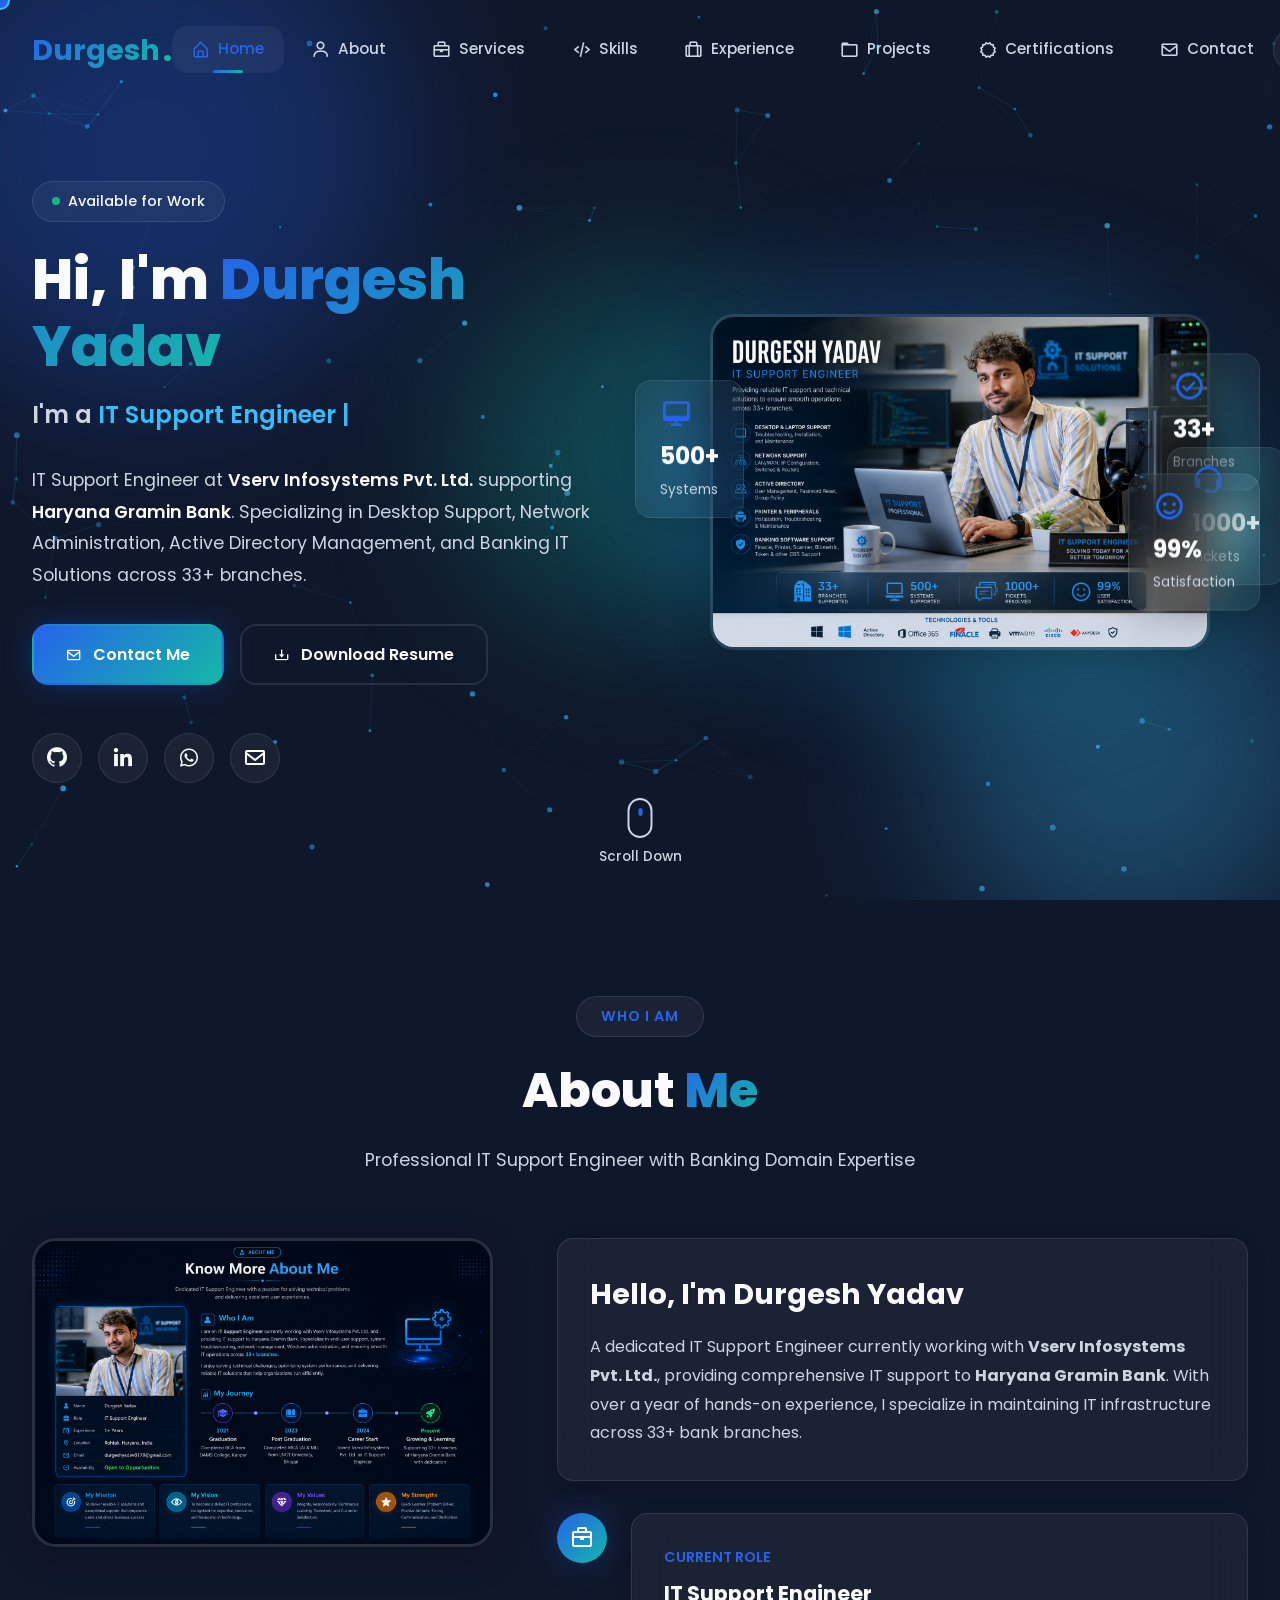
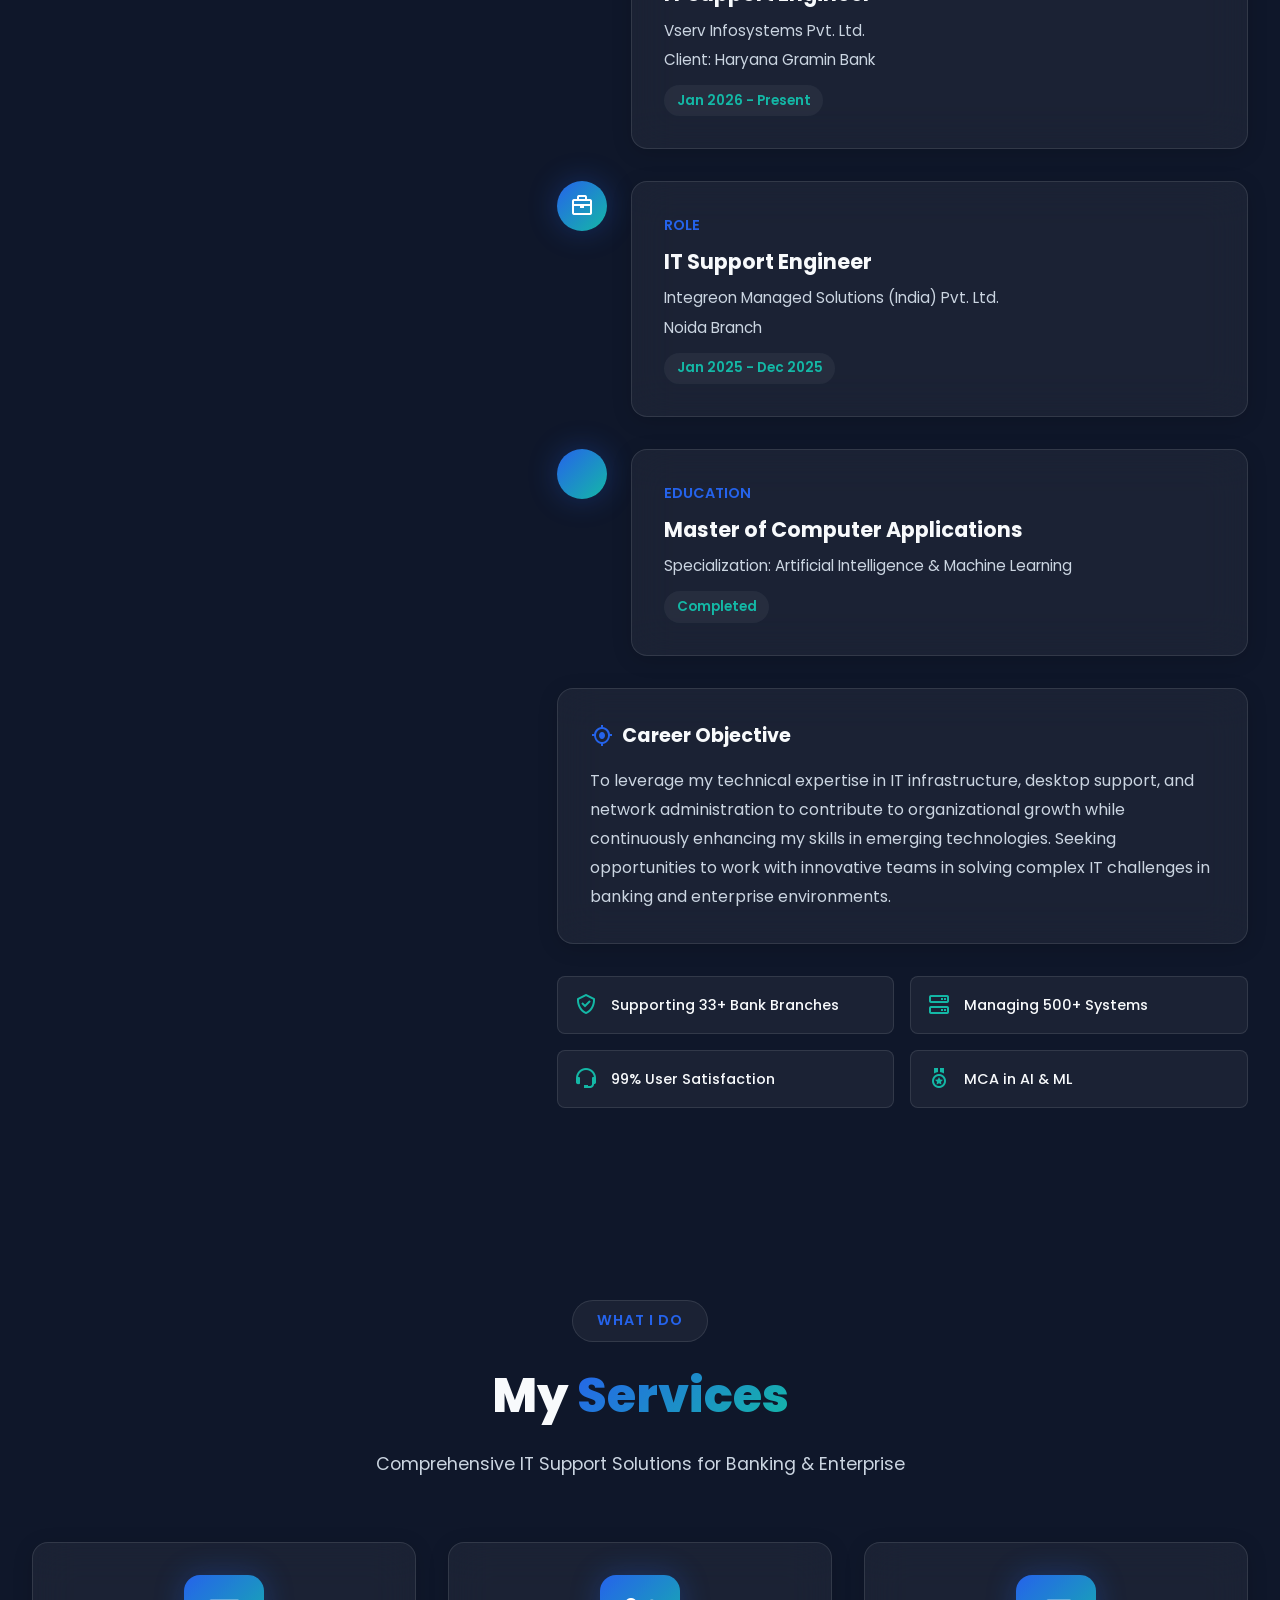
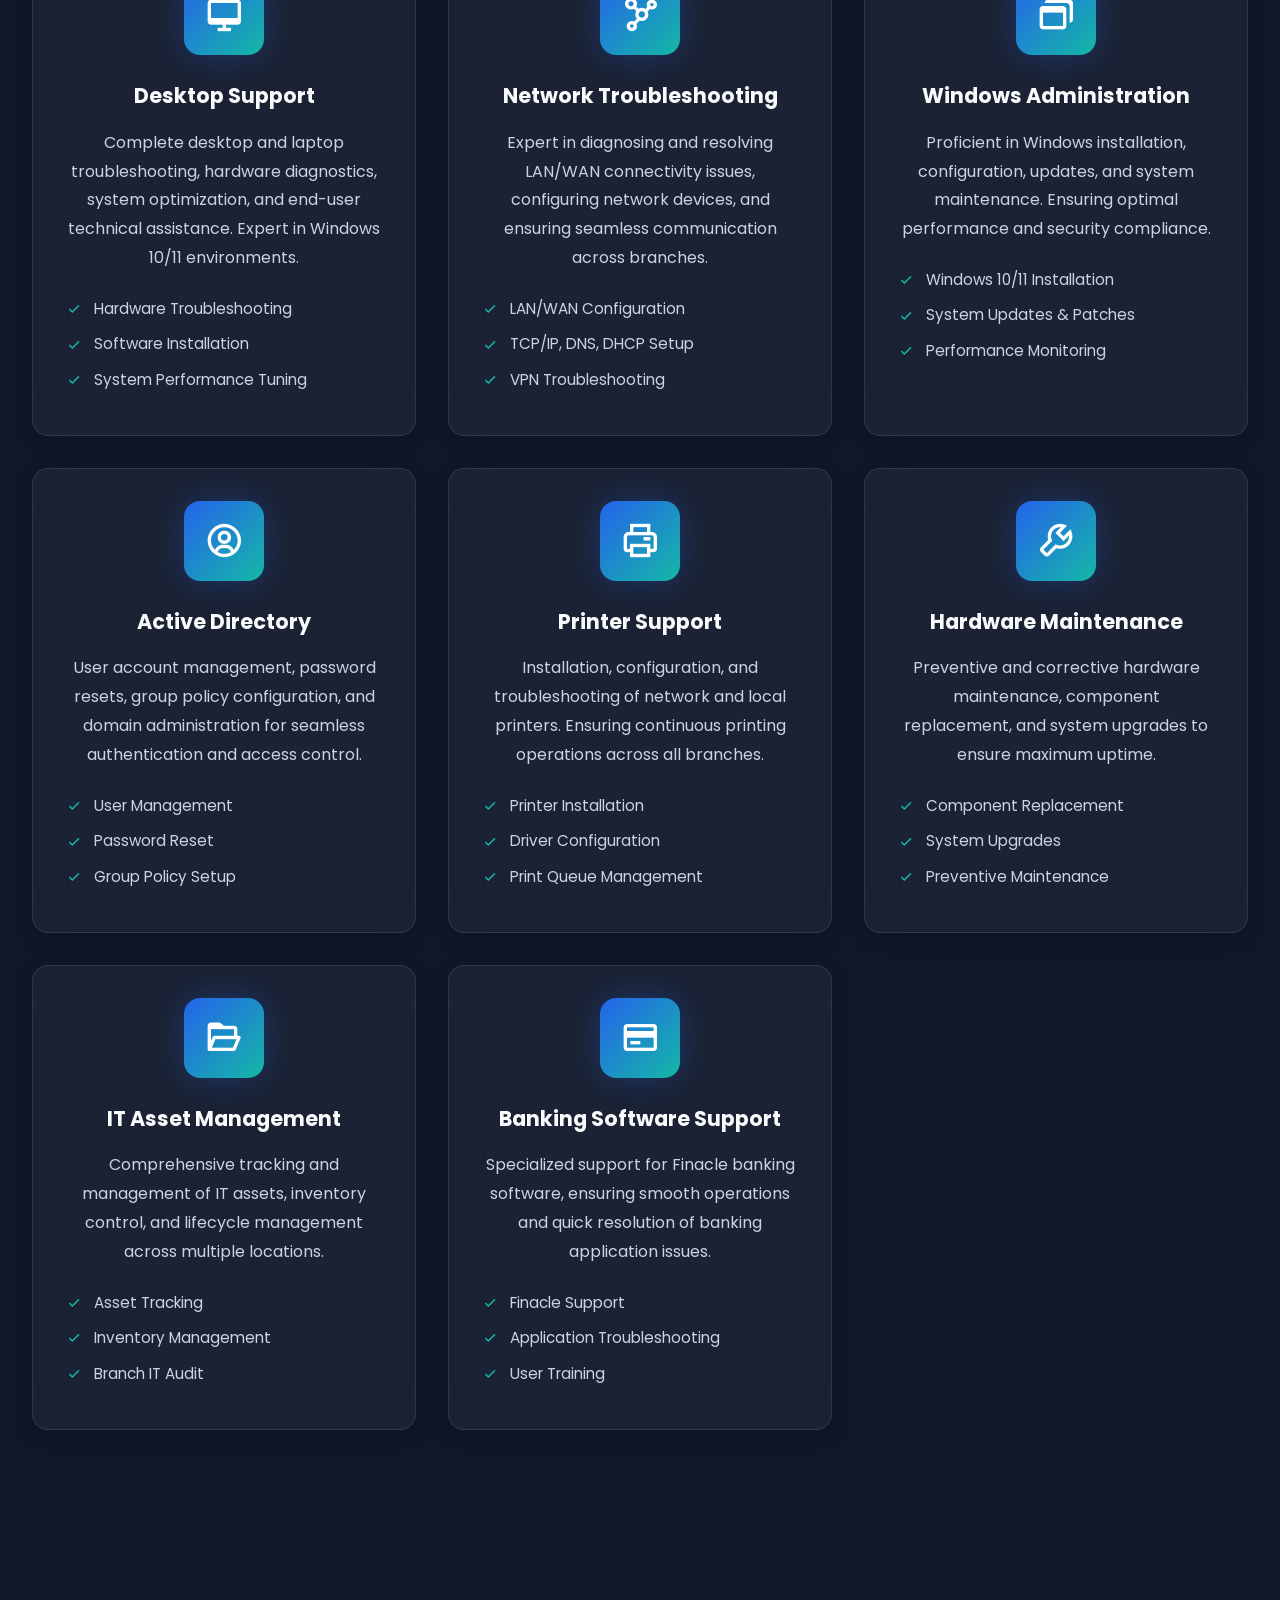
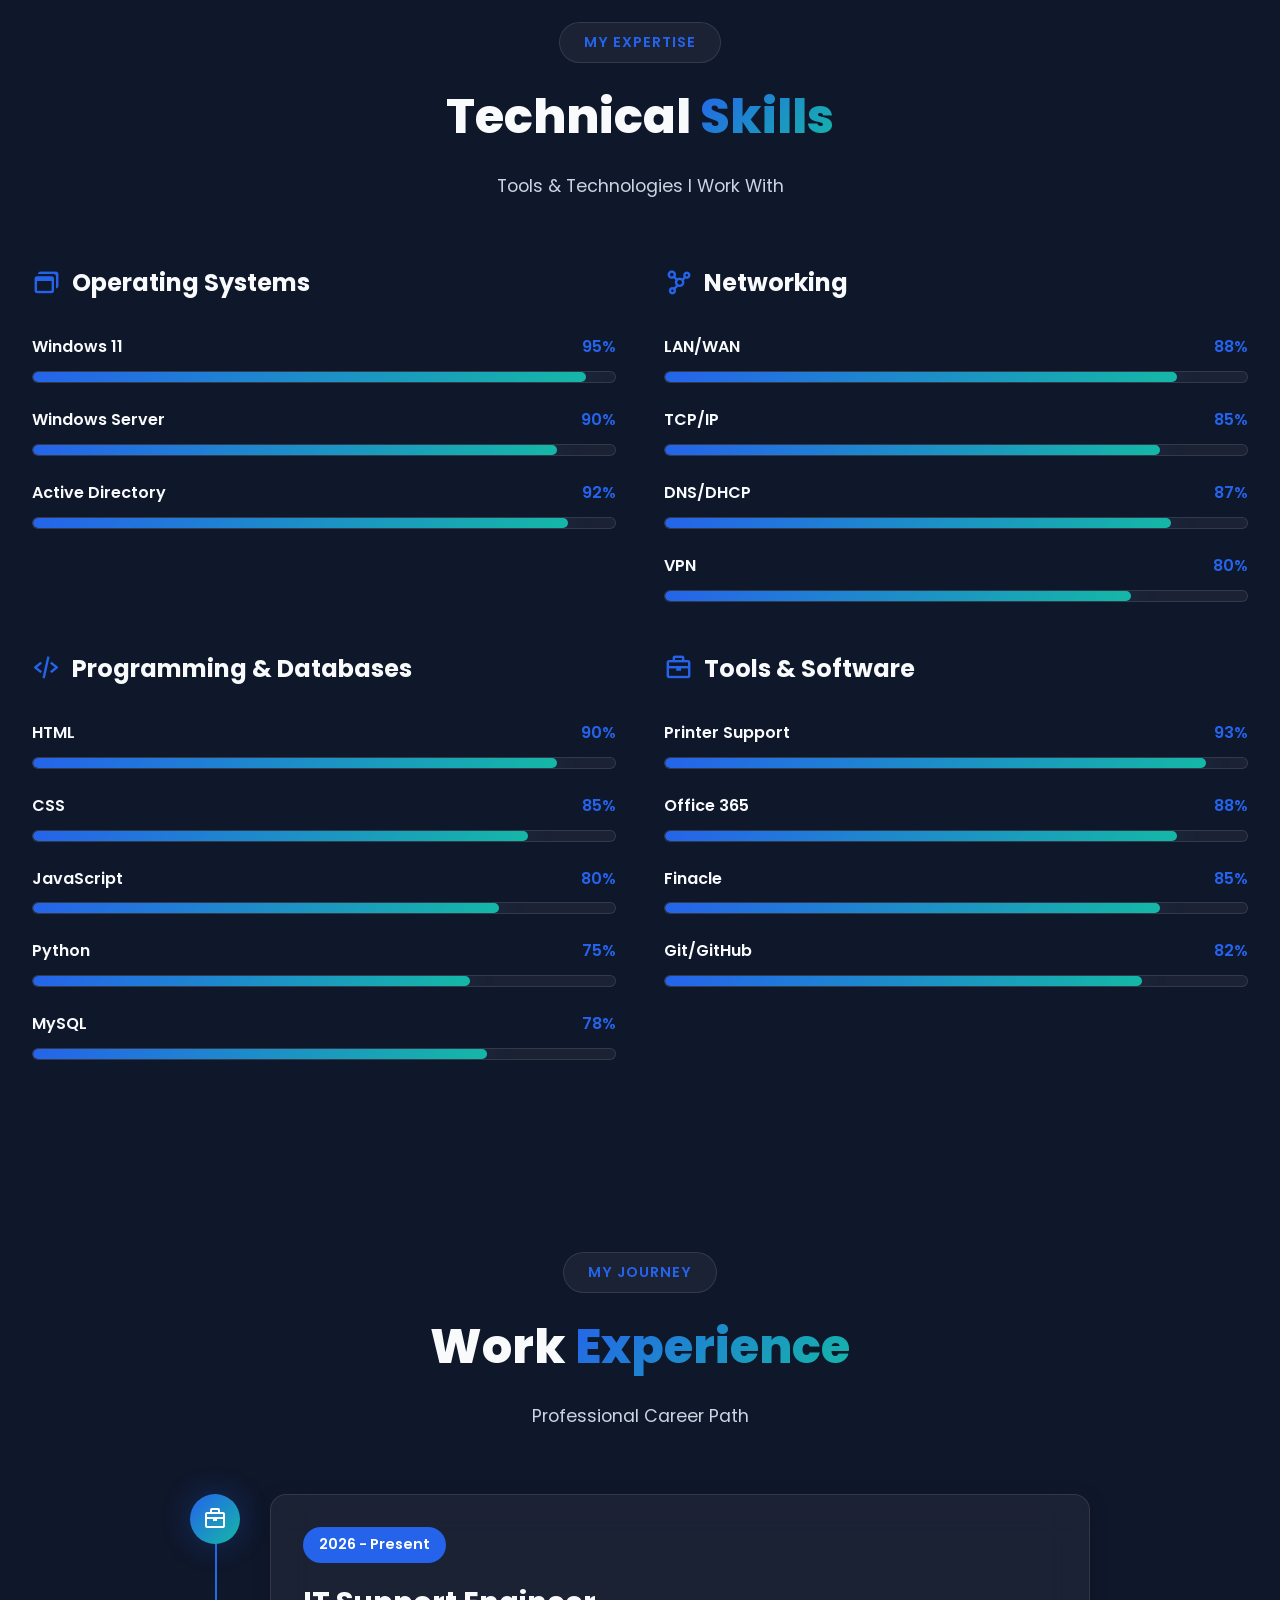
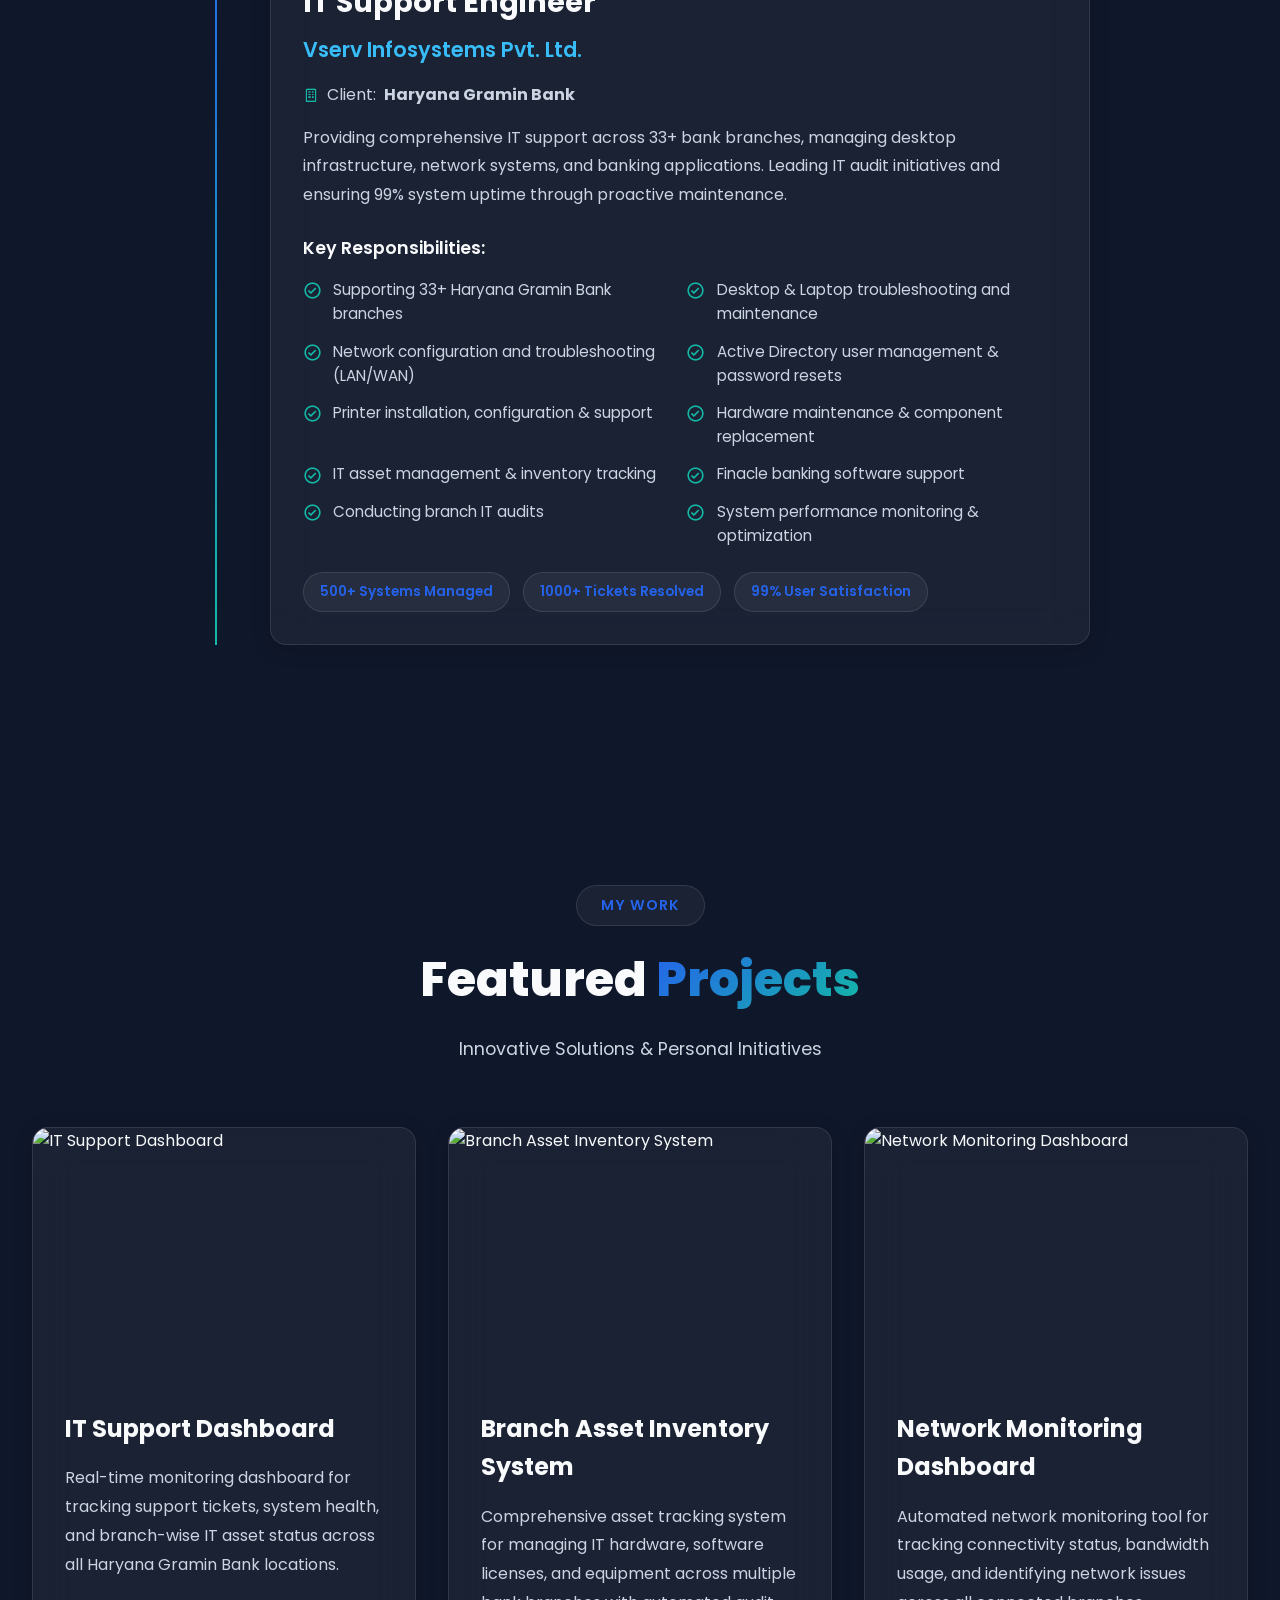
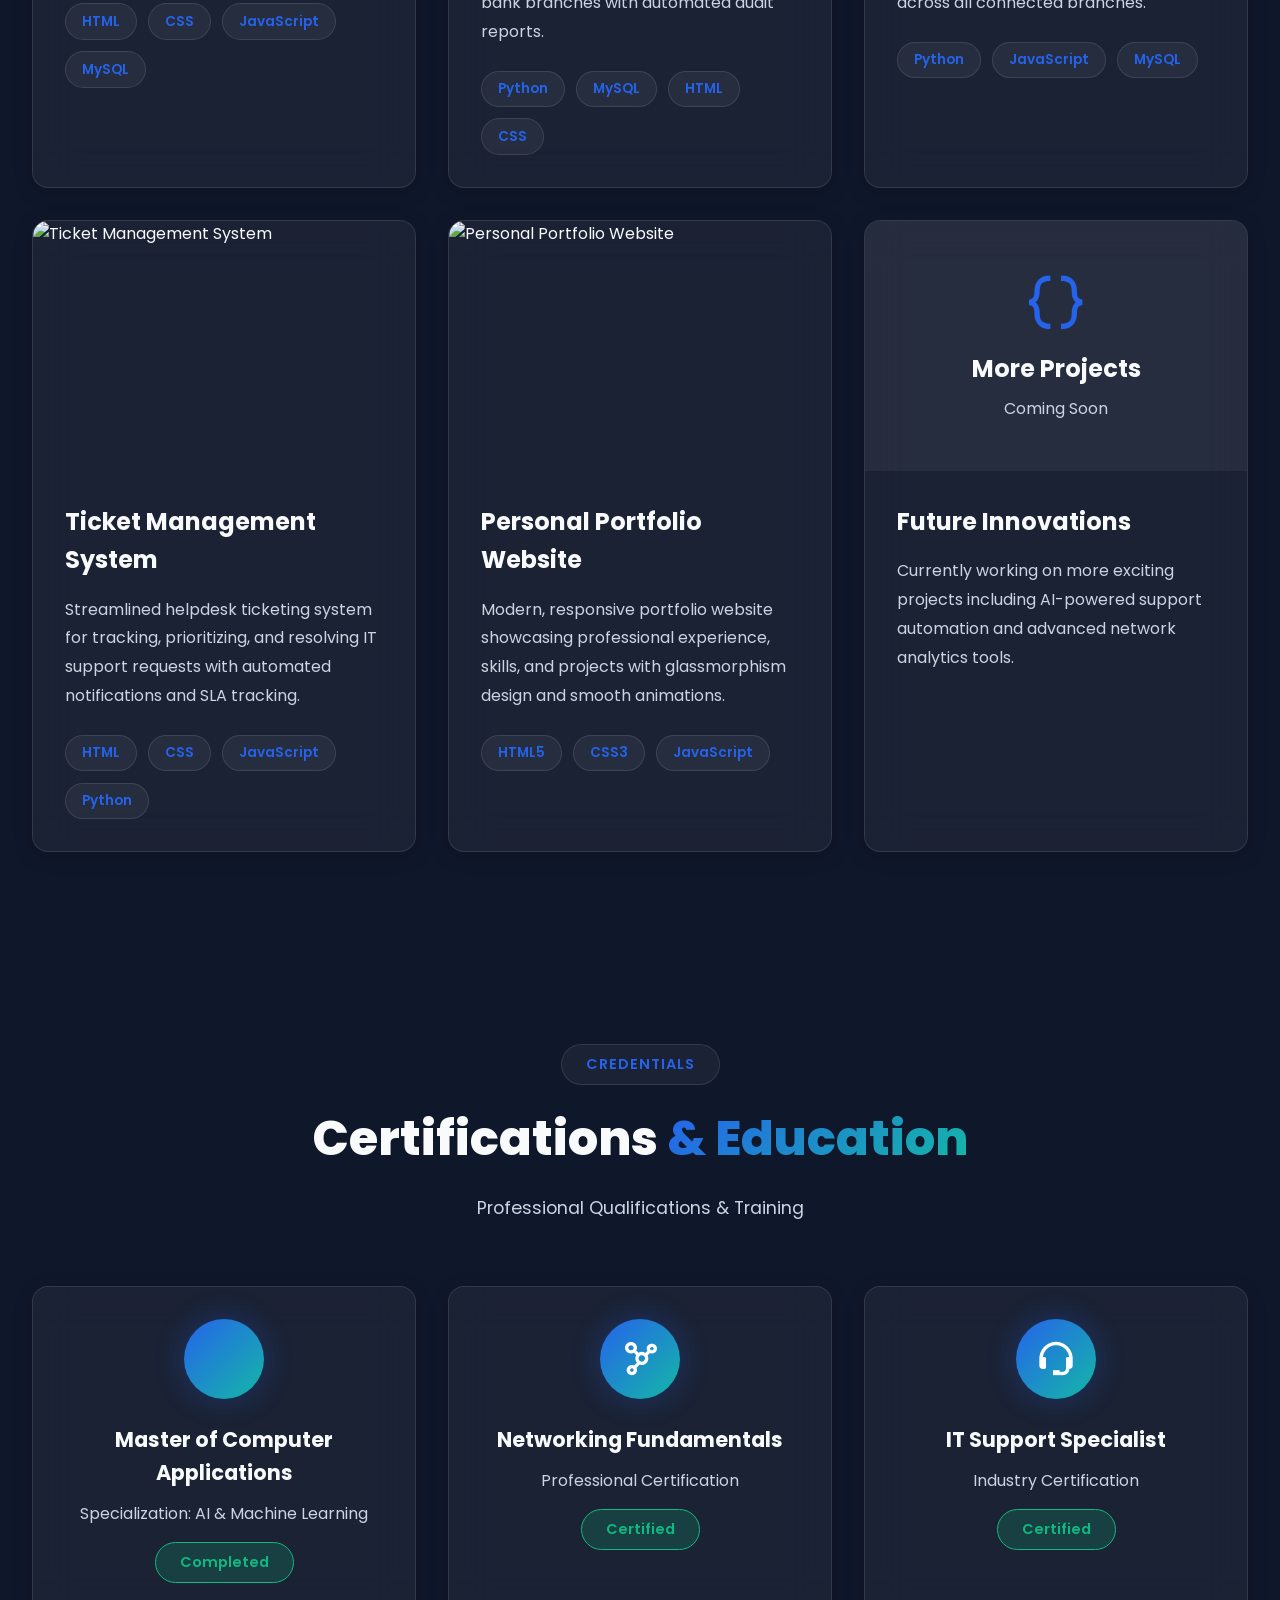
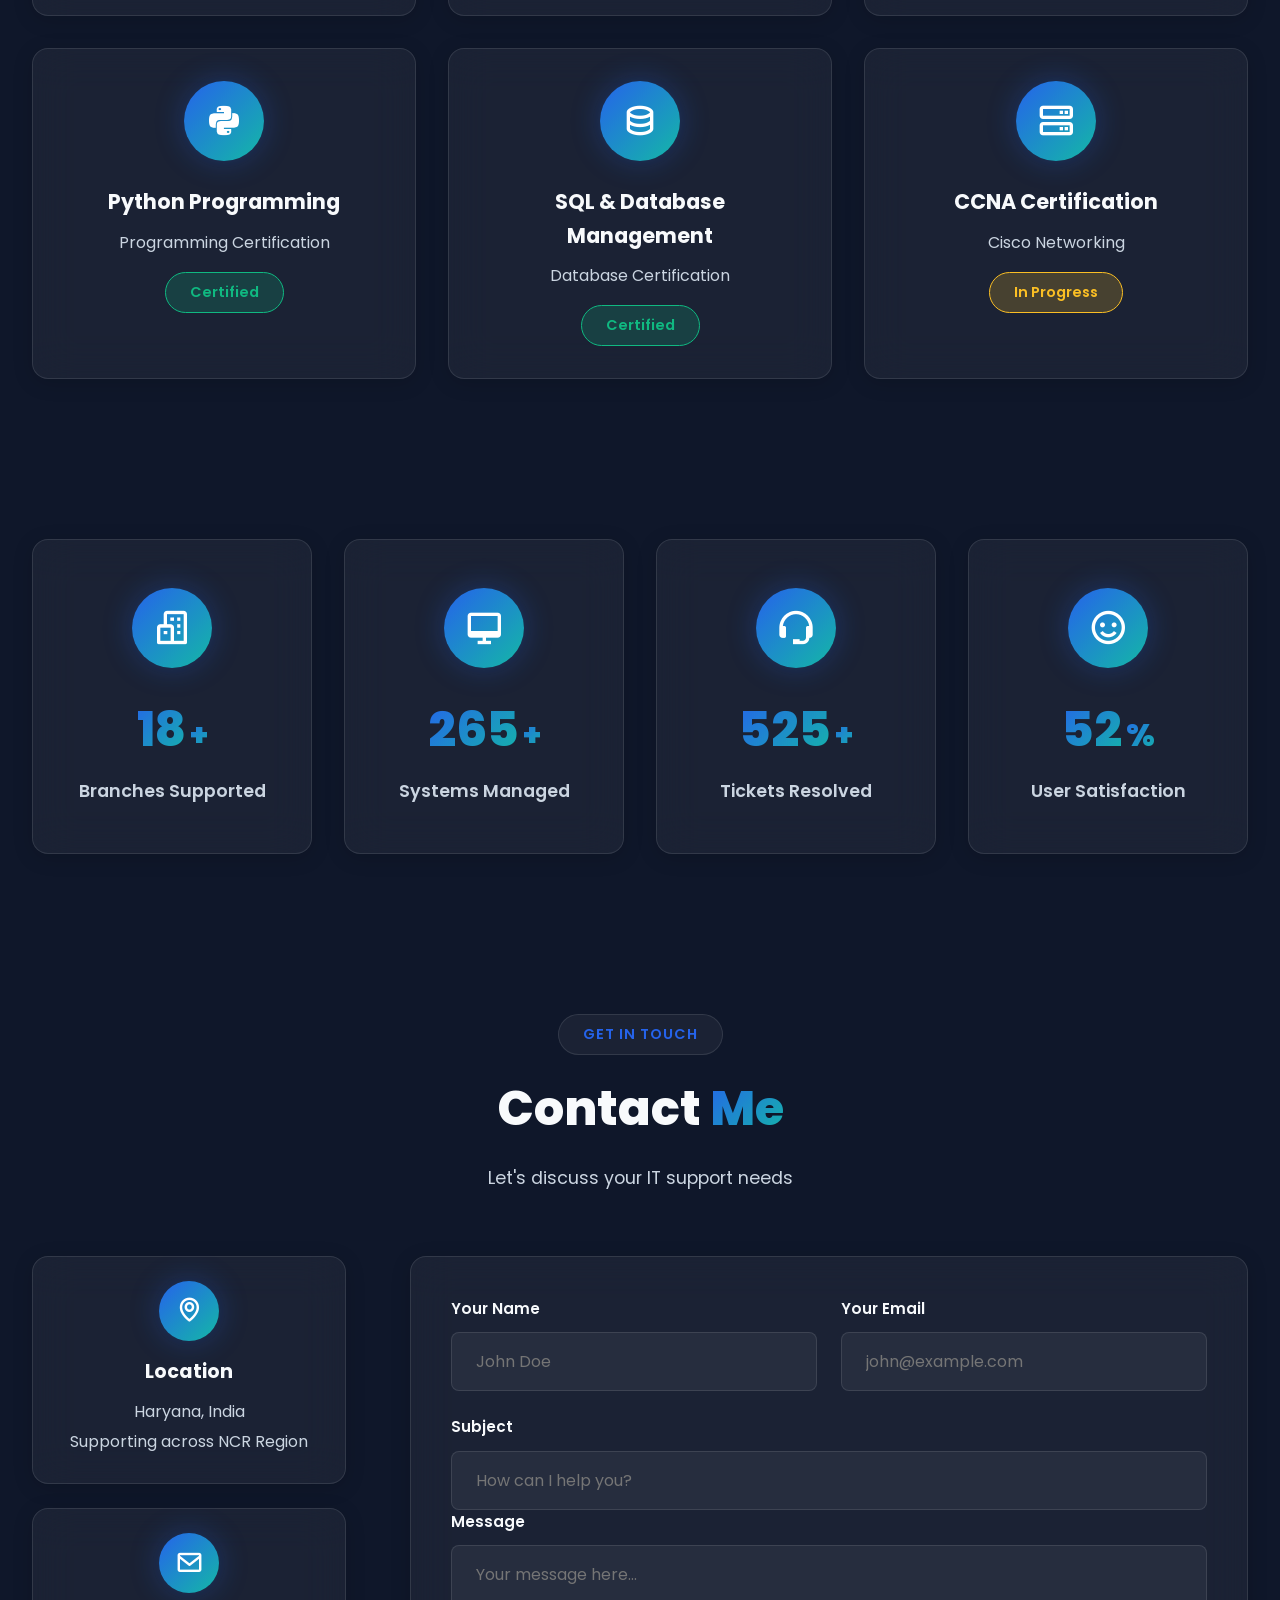
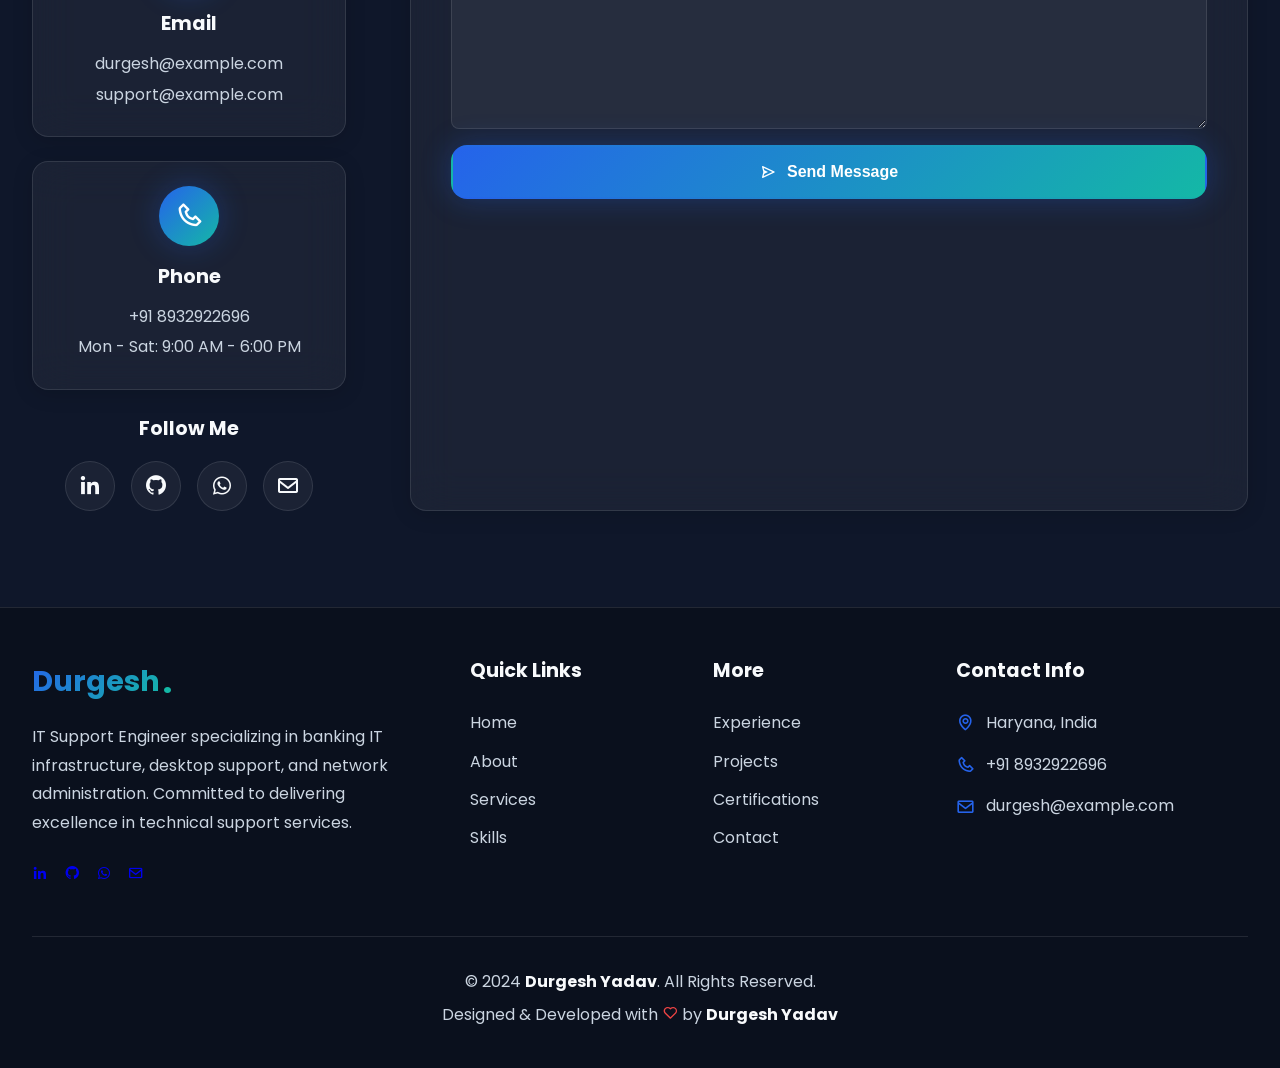
==== index.html @ b1e7e2ed "First portfolio upload" ====
<!DOCTYPE html>
<html lang="en">
<head>
    <meta charset="UTF-8">
    <meta name="viewport" content="width=device-width, initial-scale=1.0">
    
    <!-- SEO Meta Tags -->
    <title>Durgesh Yadav - IT Support Engineer | Portfolio</title>
    <meta name="description" content="IT Support Engineer at Vserv Infosystems supporting Haryana Gramin Bank. Expert in Desktop Support, Active Directory, Network Troubleshooting, and Banking IT Solutions.">
    <meta name="keywords" content="IT Support Engineer, Desktop Support, Network Administrator, Active Directory, Finacle Banking Support, Haryana Gramin Bank">
    <meta name="author" content="Durgesh Yadav">
    <meta name="robots" content="index, follow">
    
    <!-- Open Graph Tags -->
    <meta property="og:title" content="Durgesh Yadav - IT Support Engineer Portfolio">
    <meta property="og:description" content="Professional IT Support Engineer with 1+ years experience supporting 33+ bank branches">
    <meta property="og:type" content="website">
    <meta property="og:url" content="https://durgeshyadav.com">
    <meta property="og:image" content="./assets/og-image.jpg">
    
    <!-- Favicon -->
    <link rel="icon" type="image/png" href="./assets/favicon.png">
    
    <!-- Boxicons -->
    <link href='https://unpkg.com/boxicons@2.1.4/css/boxicons.min.css' rel='stylesheet'>
    
    <!-- Google Fonts -->
    <link rel="preconnect" href="https://fonts.googleapis.com">
    <link rel="preconnect" href="https://fonts.gstatic.com" crossorigin>
    <link href="https://fonts.googleapis.com/css2?family=Poppins:wght@100;200;300;400;500;600;700;800;900&display=swap" rel="stylesheet">
    
    <!-- Custom CSS -->
    <link rel="stylesheet" href="style.css">
</head>
<body>
    
    <!-- Loading Screen -->
    <div class="loader-wrapper">
        <div class="loader">
            <div class="loader-circle"></div>
            <div class="loader-text">Loading...</div>
        </div>
    </div>

    <!-- Custom Cursor -->
    <div class="cursor"></div>
    <div class="cursor-follower"></div>

    <!-- Scroll Progress Bar -->
    <div class="scroll-progress-bar"></div>

    <!-- Navigation -->
    <nav class="navbar" id="navbar">
        <div class="nav-container">
            <div class="logo">
                <span class="logo-text">Durgesh</span>
                <span class="logo-dot">.</span>
            </div>
            
            <ul class="nav-menu" id="nav-menu">
                <li class="nav-item">
                    <a href="#home" class="nav-link active">
                        <i class='bx bx-home-alt'></i>
                        <span>Home</span>
                    </a>
                </li>
                <li class="nav-item">
                    <a href="#about" class="nav-link">
                        <i class='bx bx-user'></i>
                        <span>About</span>
                    </a>
                </li>
                <li class="nav-item">
                    <a href="#services" class="nav-link">
                        <i class='bx bx-briefcase'></i>
                        <span>Services</span>
                    </a>
                </li>
                <li class="nav-item">
                    <a href="#skills" class="nav-link">
                        <i class='bx bx-code-alt'></i>
                        <span>Skills</span>
                    </a>
                </li>
                <li class="nav-item">
                    <a href="#experience" class="nav-link">
                        <i class='bx bx-briefcase-alt'></i>
                        <span>Experience</span>
                    </a>
                </li>
                <li class="nav-item">
                    <a href="#projects" class="nav-link">
                        <i class='bx bx-folder'></i>
                        <span>Projects</span>
                    </a>
                </li>
                <li class="nav-item">
                    <a href="#certifications" class="nav-link">
                        <i class='bx bx-certification'></i>
                        <span>Certifications</span>
                    </a>
                </li>
                <li class="nav-item">
                    <a href="#contact" class="nav-link">
                        <i class='bx bx-envelope'></i>
                        <span>Contact</span>
                    </a>
                </li>
            </ul>

            <div class="nav-actions">
                <button class="theme-toggle" id="theme-toggle" aria-label="Toggle Theme">
                    <i class='bx bx-moon'></i>
                </button>
                <button class="mobile-toggle" id="mobile-toggle" aria-label="Toggle Menu">
                    <span></span>
                    <span></span>
                    <span></span>
                </button>
            </div>
        </div>
    </nav>

    <!-- Hero Section -->
    <section class="hero" id="home">
        <div class="hero-background">
            <div class="gradient-circle gradient-1"></div>
            <div class="gradient-circle gradient-2"></div>
            <div class="gradient-circle gradient-3"></div>
            <canvas id="particle-canvas"></canvas>
        </div>

        <div class="hero-container">
            <div class="hero-content" data-aos="fade-right">
                <div class="hero-badge">
                    <span class="status-dot"></span>
                    Available for Work
                </div>
                
                <h1 class="hero-title">
                    Hi, I'm <span class="gradient-text">Durgesh Yadav</span>
                </h1>
                
                <div class="typing-container">
                    <span class="typing-prefix">I'm a </span>
                    <span class="typing-text" id="typing-text"></span>
                    <span class="cursor-blink">|</span>
                </div>
                
                <p class="hero-description">
                    IT Support Engineer at <strong>Vserv Infosystems Pvt. Ltd.</strong> supporting 
                    <strong>Haryana Gramin Bank</strong>. Specializing in Desktop Support, Network Administration, 
                    Active Directory Management, and Banking IT Solutions across 33+ branches.
                </p>

                <div class="hero-buttons">
                    <a href="#contact" class="btn btn-primary">
                        <i class='bx bx-envelope'></i>
                        <span>Contact Me</span>
                    </a>
                    <a href="./assets/resume.pdf" download class="btn btn-secondary">
                        <i class='bx bx-download'></i>
                        <span>Download Resume</span>
                    </a>
                </div>

                <div class="hero-social">
                    <a href="https://github.com/YADAVDURGESH01" target="_blank" class="social-link" aria-label="GitHub">
                        <i class='bx bxl-github'></i>
                    </a>
                    <a href="www.linkedin.com/in/yadavdurgesh01" target="_blank" class="social-link" aria-label="LinkedIn">
                        <i class='bx bxl-linkedin'></i>
                    </a>
                    <a href="https://wa.me/918932922696" target="_blank" class="social-link" aria-label="WhatsApp">
                        <i class='bx bxl-whatsapp'></i>
                    </a>
                    <a href="mailto:durgesh@example.com" class="social-link" aria-label="Email">
                        <i class='bx bx-envelope'></i>
                    </a>
                </div>
            </div>

            <div class="hero-image" data-aos="fade-left">
                <div class="image-wrapper">
                    <div class="image-glow"></div>
                    <img src="./assets/profile.jpg" alt="Durgesh Yadav - IT Support Engineer" class="profile-image">
                    <div class="floating-card card-1" data-float="1">
                        <i class='bx bx-check-circle'></i>
                        <span>33+</span>
                        <p>Branches</p>
                    </div>
                    <div class="floating-card card-2" data-float="2">
                        <i class='bx bx-desktop'></i>
                        <span>500+</span>
                        <p>Systems</p>
                    </div>
                    <div class="floating-card card-3" data-float="3">
                        <i class='bx bx-support'></i>
                        <span>1000+</span>
                        <p>Tickets</p>
                    </div>
                    <div class="floating-card card-4" data-float="4">
                        <i class='bx bx-smile'></i>
                        <span>99%</span>
                        <p>Satisfaction</p>
                    </div>
                </div>
            </div>
        </div>

        <div class="scroll-indicator">
            <div class="mouse">
                <div class="wheel"></div>
            </div>
            <p>Scroll Down</p>
        </div>
    </section>

    <!-- About Section -->
    <section class="about" id="about">
        <div class="section-container">
            <div class="section-header" data-aos="fade-up">
                <span class="section-tag">Who I Am</span>
                <h2 class="section-title">About <span class="gradient-text">Me</span></h2>
                <p class="section-subtitle">Professional IT Support Engineer with Banking Domain Expertise</p>
            </div>

            <div class="about-content">
                <div class="about-image" data-aos="fade-right">
                    <div class="about-image-wrapper">
                        <img src="./assets/about.jpg" alt="About Durgesh Yadav">
                    </div>
                </div>

                <div class="about-text" data-aos="fade-left">
                    <div class="about-intro glass-card">
                        <h3>Hello, I'm Durgesh Yadav</h3>
                        <p>
                            A dedicated IT Support Engineer currently working with <strong>Vserv Infosystems Pvt. Ltd.</strong>, 
                            providing comprehensive IT support to <strong>Haryana Gramin Bank</strong>. With over a year of 
                            hands-on experience, I specialize in maintaining IT infrastructure across 33+ bank branches.
                        </p>
                    </div>

                    <div class="about-timeline">
                        <div class="timeline-item">
                            <div class="timeline-icon">
                                <i class='bx bx-briefcase'></i>
                            </div>
                            <div class="timeline-content glass-card">
                                <h4>Current Role</h4>
                                <h5>IT Support Engineer</h5>
                                <p class="company">Vserv Infosystems Pvt. Ltd.</p>
                                <p class="client">Client: Haryana Gramin Bank</p>
                                <span class="duration">Jan 2026 - Present</span>
                            </div>
                        </div>

                        <div class="timeline-item">
                            <div class="timeline-icon">
                                <i class='bx bx-briefcase'></i>
                            </div>
                            <div class="timeline-content glass-card">
                                <h4> Role</h4>
                                <h5>IT Support Engineer</h5>
                                <p class="company">Integreon Managed Solutions (India) Pvt. Ltd.</p>
                                <p class="client">Noida Branch</p>
                                <span class="duration">Jan 2025 - Dec 2025</span>
                            </div>
                        </div>

                        <div class="timeline-item">
                            <div class="timeline-icon">
                                <i class='bx bx-graduation'></i>
                            </div>
                            <div class="timeline-content glass-card">
                                <h4>Education</h4>
                                <h5>Master of Computer Applications</h5>
                                <p class="specialization">Specialization: Artificial Intelligence & Machine Learning</p>
                                <span class="duration">Completed</span>
                            </div>
                        </div>
                    </div>

                    <div class="about-objective glass-card">
                        <h4><i class='bx bx-target-lock'></i> Career Objective</h4>
                        <p>
                            To leverage my technical expertise in IT infrastructure, desktop support, and network administration 
                            to contribute to organizational growth while continuously enhancing my skills in emerging technologies. 
                            Seeking opportunities to work with innovative teams in solving complex IT challenges in banking and 
                            enterprise environments.
                        </p>
                    </div>

                    <div class="about-highlights">
                        <div class="highlight-item">
                            <i class='bx bx-check-shield'></i>
                            <p>Supporting 33+ Bank Branches</p>
                        </div>
                        <div class="highlight-item">
                            <i class='bx bx-server'></i>
                            <p>Managing 500+ Systems</p>
                        </div>
                        <div class="highlight-item">
                            <i class='bx bx-support'></i>
                            <p>99% User Satisfaction</p>
                        </div>
                        <div class="highlight-item">
                            <i class='bx bx-medal'></i>
                            <p>MCA in AI & ML</p>
                        </div>
                    </div>
                </div>
            </div>
        </div>
    </section>

    <!-- Services Section -->
    <section class="services" id="services">
        <div class="section-container">
            <div class="section-header" data-aos="fade-up">
                <span class="section-tag">What I Do</span>
                <h2 class="section-title">My <span class="gradient-text">Services</span></h2>
                <p class="section-subtitle">Comprehensive IT Support Solutions for Banking & Enterprise</p>
            </div>

            <div class="services-grid">
                <div class="service-card glass-card" data-aos="fade-up" data-aos-delay="100">
                    <div class="service-icon">
                        <i class='bx bx-desktop'></i>
                    </div>
                    <h3>Desktop Support</h3>
                    <p>
                        Complete desktop and laptop troubleshooting, hardware diagnostics, system optimization, 
                        and end-user technical assistance. Expert in Windows 10/11 environments.
                    </p>
                    <ul class="service-list">
                        <li><i class='bx bx-check'></i> Hardware Troubleshooting</li>
                        <li><i class='bx bx-check'></i> Software Installation</li>
                        <li><i class='bx bx-check'></i> System Performance Tuning</li>
                    </ul>
                </div>

                <div class="service-card glass-card" data-aos="fade-up" data-aos-delay="200">
                    <div class="service-icon">
                        <i class='bx bx-network-chart'></i>
                    </div>
                    <h3>Network Troubleshooting</h3>
                    <p>
                        Expert in diagnosing and resolving LAN/WAN connectivity issues, configuring network devices, 
                        and ensuring seamless communication across branches.
                    </p>
                    <ul class="service-list">
                        <li><i class='bx bx-check'></i> LAN/WAN Configuration</li>
                        <li><i class='bx bx-check'></i> TCP/IP, DNS, DHCP Setup</li>
                        <li><i class='bx bx-check'></i> VPN Troubleshooting</li>
                    </ul>
                </div>

                <div class="service-card glass-card" data-aos="fade-up" data-aos-delay="300">
                    <div class="service-icon">
                        <i class='bx bx-windows'></i>
                    </div>
                    <h3>Windows Administration</h3>
                    <p>
                        Proficient in Windows installation, configuration, updates, and system maintenance. 
                        Ensuring optimal performance and security compliance.
                    </p>
                    <ul class="service-list">
                        <li><i class='bx bx-check'></i> Windows 10/11 Installation</li>
                        <li><i class='bx bx-check'></i> System Updates & Patches</li>
                        <li><i class='bx bx-check'></i> Performance Monitoring</li>
                    </ul>
                </div>

                <div class="service-card glass-card" data-aos="fade-up" data-aos-delay="400">
                    <div class="service-icon">
                        <i class='bx bx-user-circle'></i>
                    </div>
                    <h3>Active Directory</h3>
                    <p>
                        User account management, password resets, group policy configuration, and domain 
                        administration for seamless authentication and access control.
                    </p>
                    <ul class="service-list">
                        <li><i class='bx bx-check'></i> User Management</li>
                        <li><i class='bx bx-check'></i> Password Reset</li>
                        <li><i class='bx bx-check'></i> Group Policy Setup</li>
                    </ul>
                </div>

                <div class="service-card glass-card" data-aos="fade-up" data-aos-delay="500">
                    <div class="service-icon">
                        <i class='bx bx-printer'></i>
                    </div>
                    <h3>Printer Support</h3>
                    <p>
                        Installation, configuration, and troubleshooting of network and local printers. 
                        Ensuring continuous printing operations across all branches.
                    </p>
                    <ul class="service-list">
                        <li><i class='bx bx-check'></i> Printer Installation</li>
                        <li><i class='bx bx-check'></i> Driver Configuration</li>
                        <li><i class='bx bx-check'></i> Print Queue Management</li>
                    </ul>
                </div>

                <div class="service-card glass-card" data-aos="fade-up" data-aos-delay="600">
                    <div class="service-icon">
                        <i class='bx bx-wrench'></i>
                    </div>
                    <h3>Hardware Maintenance</h3>
                    <p>
                        Preventive and corrective hardware maintenance, component replacement, and 
                        system upgrades to ensure maximum uptime.
                    </p>
                    <ul class="service-list">
                        <li><i class='bx bx-check'></i> Component Replacement</li>
                        <li><i class='bx bx-check'></i> System Upgrades</li>
                        <li><i class='bx bx-check'></i> Preventive Maintenance</li>
                    </ul>
                </div>

                <div class="service-card glass-card" data-aos="fade-up" data-aos-delay="700">
                    <div class="service-icon">
                        <i class='bx bx-folder-open'></i>
                    </div>
                    <h3>IT Asset Management</h3>
                    <p>
                        Comprehensive tracking and management of IT assets, inventory control, and 
                        lifecycle management across multiple locations.
                    </p>
                    <ul class="service-list">
                        <li><i class='bx bx-check'></i> Asset Tracking</li>
                        <li><i class='bx bx-check'></i> Inventory Management</li>
                        <li><i class='bx bx-check'></i> Branch IT Audit</li>
                    </ul>
                </div>

                <div class="service-card glass-card" data-aos="fade-up" data-aos-delay="800">
                    <div class="service-icon">
                        <i class='bx bx-credit-card'></i>
                    </div>
                    <h3>Banking Software Support</h3>
                    <p>
                        Specialized support for Finacle banking software, ensuring smooth operations 
                        and quick resolution of banking application issues.
                    </p>
                    <ul class="service-list">
                        <li><i class='bx bx-check'></i> Finacle Support</li>
                        <li><i class='bx bx-check'></i> Application Troubleshooting</li>
                        <li><i class='bx bx-check'></i> User Training</li>
                    </ul>
                </div>
            </div>
        </div>
    </section>

    <!-- Skills Section -->
    <section class="skills" id="skills">
        <div class="section-container">
            <div class="section-header" data-aos="fade-up">
                <span class="section-tag">My Expertise</span>
                <h2 class="section-title">Technical <span class="gradient-text">Skills</span></h2>
                <p class="section-subtitle">Tools & Technologies I Work With</p>
            </div>

            <div class="skills-content">
                <div class="skills-category" data-aos="fade-up" data-aos-delay="100">
                    <h3><i class='bx bx-windows'></i> Operating Systems</h3>
                    <div class="skill-bars">
                        <div class="skill-bar">
                            <div class="skill-info">
                                <span class="skill-name">Windows 11</span>
                                <span class="skill-percentage">95%</span>
                            </div>
                            <div class="skill-progress">
                                <div class="skill-fill" style="width: 95%"></div>
                            </div>
                        </div>
                        <div class="skill-bar">
                            <div class="skill-info">
                                <span class="skill-name">Windows Server</span>
                                <span class="skill-percentage">90%</span>
                            </div>
                            <div class="skill-progress">
                                <div class="skill-fill" style="width: 90%"></div>
                            </div>
                        </div>
                        <div class="skill-bar">
                            <div class="skill-info">
                                <span class="skill-name">Active Directory</span>
                                <span class="skill-percentage">92%</span>
                            </div>
                            <div class="skill-progress">
                                <div class="skill-fill" style="width: 92%"></div>
                            </div>
                        </div>
                    </div>
                </div>

                <div class="skills-category" data-aos="fade-up" data-aos-delay="200">
                    <h3><i class='bx bx-network-chart'></i> Networking</h3>
                    <div class="skill-bars">
                        <div class="skill-bar">
                            <div class="skill-info">
                                <span class="skill-name">LAN/WAN</span>
                                <span class="skill-percentage">88%</span>
                            </div>
                            <div class="skill-progress">
                                <div class="skill-fill" style="width: 88%"></div>
                            </div>
                        </div>
                        <div class="skill-bar">
                            <div class="skill-info">
                                <span class="skill-name">TCP/IP</span>
                                <span class="skill-percentage">85%</span>
                            </div>
                            <div class="skill-progress">
                                <div class="skill-fill" style="width: 85%"></div>
                            </div>
                        </div>
                        <div class="skill-bar">
                            <div class="skill-info">
                                <span class="skill-name">DNS/DHCP</span>
                                <span class="skill-percentage">87%</span>
                            </div>
                            <div class="skill-progress">
                                <div class="skill-fill" style="width: 87%"></div>
                            </div>
                        </div>
                        <div class="skill-bar">
                            <div class="skill-info">
                                <span class="skill-name">VPN</span>
                                <span class="skill-percentage">80%</span>
                            </div>
                            <div class="skill-progress">
                                <div class="skill-fill" style="width: 80%"></div>
                            </div>
                        </div>
                    </div>
                </div>

                <div class="skills-category" data-aos="fade-up" data-aos-delay="300">
                    <h3><i class='bx bx-code-alt'></i> Programming & Databases</h3>
                    <div class="skill-bars">
                        <div class="skill-bar">
                            <div class="skill-info">
                                <span class="skill-name">HTML</span>
                                <span class="skill-percentage">90%</span>
                            </div>
                            <div class="skill-progress">
                                <div class="skill-fill" style="width: 90%"></div>
                            </div>
                        </div>
                        <div class="skill-bar">
                            <div class="skill-info">
                                <span class="skill-name">CSS</span>
                                <span class="skill-percentage">85%</span>
                            </div>
                            <div class="skill-progress">
                                <div class="skill-fill" style="width: 85%"></div>
                            </div>
                        </div>
                        <div class="skill-bar">
                            <div class="skill-info">
                                <span class="skill-name">JavaScript</span>
                                <span class="skill-percentage">80%</span>
                            </div>
                            <div class="skill-progress">
                                <div class="skill-fill" style="width: 80%"></div>
                            </div>
                        </div>
                        <div class="skill-bar">
                            <div class="skill-info">
                                <span class="skill-name">Python</span>
                                <span class="skill-percentage">75%</span>
                            </div>
                            <div class="skill-progress">
                                <div class="skill-fill" style="width: 75%"></div>
                            </div>
                        </div>
                        <div class="skill-bar">
                            <div class="skill-info">
                                <span class="skill-name">MySQL</span>
                                <span class="skill-percentage">78%</span>
                            </div>
                            <div class="skill-progress">
                                <div class="skill-fill" style="width: 78%"></div>
                            </div>
                        </div>
                    </div>
                </div>

                <div class="skills-category" data-aos="fade-up" data-aos-delay="400">
                    <h3><i class='bx bx-briefcase'></i> Tools & Software</h3>
                    <div class="skill-bars">
                        <div class="skill-bar">
                            <div class="skill-info">
                                <span class="skill-name">Printer Support</span>
                                <span class="skill-percentage">93%</span>
                            </div>
                            <div class="skill-progress">
                                <div class="skill-fill" style="width: 93%"></div>
                            </div>
                        </div>
                        <div class="skill-bar">
                            <div class="skill-info">
                                <span class="skill-name">Office 365</span>
                                <span class="skill-percentage">88%</span>
                            </div>
                            <div class="skill-progress">
                                <div class="skill-fill" style="width: 88%"></div>
                            </div>
                        </div>
                        <div class="skill-bar">
                            <div class="skill-info">
                                <span class="skill-name">Finacle</span>
                                <span class="skill-percentage">85%</span>
                            </div>
                            <div class="skill-progress">
                                <div class="skill-fill" style="width: 85%"></div>
                            </div>
                        </div>
                        <div class="skill-bar">
                            <div class="skill-info">
                                <span class="skill-name">Git/GitHub</span>
                                <span class="skill-percentage">82%</span>
                            </div>
                            <div class="skill-progress">
                                <div class="skill-fill" style="width: 82%"></div>
                            </div>
                        </div>
                    </div>
                </div>
            </div>
        </div>
    </section>

    <!-- Experience Section -->
    <section class="experience" id="experience">
        <div class="section-container">
            <div class="section-header" data-aos="fade-up">
                <span class="section-tag">My Journey</span>
                <h2 class="section-title">Work <span class="gradient-text">Experience</span></h2>
                <p class="section-subtitle">Professional Career Path</p>
            </div>

            <div class="timeline-wrapper">
                <div class="timeline-line"></div>
                
                <div class="timeline-block" data-aos="fade-up">
                    <div class="timeline-marker">
                        <i class='bx bx-briefcase'></i>
                    </div>
                    <div class="timeline-card glass-card">
                        <span class="timeline-date">2026 - Present</span>
                        <h3>IT Support Engineer</h3>
                        <h4>Vserv Infosystems Pvt. Ltd.</h4>
                        <p class="company-info">
                            <i class='bx bx-building'></i> Client: <strong>Haryana Gramin Bank</strong>
                        </p>
                        <p class="job-description">
                            Providing comprehensive IT support across 33+ bank branches, managing desktop infrastructure, 
                            network systems, and banking applications. Leading IT audit initiatives and ensuring 99% 
                            system uptime through proactive maintenance.
                        </p>
                        <div class="responsibilities">
                            <h5>Key Responsibilities:</h5>
                            <ul>
                                <li><i class='bx bx-check-circle'></i> Supporting 33+ Haryana Gramin Bank branches</li>
                                <li><i class='bx bx-check-circle'></i> Desktop & Laptop troubleshooting and maintenance</li>
                                <li><i class='bx bx-check-circle'></i> Network configuration and troubleshooting (LAN/WAN)</li>
                                <li><i class='bx bx-check-circle'></i> Active Directory user management & password resets</li>
                                <li><i class='bx bx-check-circle'></i> Printer installation, configuration & support</li>
                                <li><i class='bx bx-check-circle'></i> Hardware maintenance & component replacement</li>
                                <li><i class='bx bx-check-circle'></i> IT asset management & inventory tracking</li>
                                <li><i class='bx bx-check-circle'></i> Finacle banking software support</li>
                                <li><i class='bx bx-check-circle'></i> Conducting branch IT audits</li>
                                <li><i class='bx bx-check-circle'></i> System performance monitoring & optimization</li>
                            </ul>
                        </div>
                        <div class="achievement-tags">
                            <span class="tag">500+ Systems Managed</span>
                            <span class="tag">1000+ Tickets Resolved</span>
                            <span class="tag">99% User Satisfaction</span>
                        </div>
                    </div>
                    <h3>
                        
                    </h3>
                    
                </div>
            </div>
        </div>
    </section>

    <!-- Projects Section -->
    <section class="projects" id="projects">
        <div class="section-container">
            <div class="section-header" data-aos="fade-up">
                <span class="section-tag">My Work</span>
                <h2 class="section-title">Featured <span class="gradient-text">Projects</span></h2>
                <p class="section-subtitle">Innovative Solutions & Personal Initiatives</p>
            </div>

            <div class="projects-grid">
                <div class="project-card glass-card" data-aos="fade-up" data-aos-delay="100">
                    <div class="project-image">
                        <img src="./assets/project1.jpg" alt="IT Support Dashboard">
                        <div class="project-overlay">
                            <div class="project-links">
                                <a href="https://github.com" target="_blank" class="project-link">
                                    <i class='bx bxl-github'></i>
                                </a>
                                <a href="https://demo.com" target="_blank" class="project-link">
                                    <i class='bx bx-link-external'></i>
                                </a>
                            </div>
                        </div>
                    </div>
                    <div class="project-content">
                        <h3>IT Support Dashboard</h3>
                        <p>
                            Real-time monitoring dashboard for tracking support tickets, system health, and 
                            branch-wise IT asset status across all Haryana Gramin Bank locations.
                        </p>
                        <div class="project-tech">
                            <span class="tech-tag">HTML</span>
                            <span class="tech-tag">CSS</span>
                            <span class="tech-tag">JavaScript</span>
                            <span class="tech-tag">MySQL</span>
                        </div>
                    </div>
                </div>

                <div class="project-card glass-card" data-aos="fade-up" data-aos-delay="200">
                    <div class="project-image">
                        <img src="./assets/project2.jpg" alt="Branch Asset Inventory System">
                        <div class="project-overlay">
                            <div class="project-links">
                                <a href="https://github.com" target="_blank" class="project-link">
                                    <i class='bx bxl-github'></i>
                                </a>
                                <a href="https://demo.com" target="_blank" class="project-link">
                                    <i class='bx bx-link-external'></i>
                                </a>
                            </div>
                        </div>
                    </div>
                    <div class="project-content">
                        <h3>Branch Asset Inventory System</h3>
                        <p>
                            Comprehensive asset tracking system for managing IT hardware, software licenses, 
                            and equipment across multiple bank branches with automated audit reports.
                        </p>
                        <div class="project-tech">
                            <span class="tech-tag">Python</span>
                            <span class="tech-tag">MySQL</span>
                            <span class="tech-tag">HTML</span>
                            <span class="tech-tag">CSS</span>
                        </div>
                    </div>
                </div>

                <div class="project-card glass-card" data-aos="fade-up" data-aos-delay="300">
                    <div class="project-image">
                        <img src="./assets/project3.jpg" alt="Network Monitoring Dashboard">
                        <div class="project-overlay">
                            <div class="project-links">
                                <a href="https://github.com" target="_blank" class="project-link">
                                    <i class='bx bxl-github'></i>
                                </a>
                                <a href="https://demo.com" target="_blank" class="project-link">
                                    <i class='bx bx-link-external'></i>
                                </a>
                            </div>
                        </div>
                    </div>
                    <div class="project-content">
                        <h3>Network Monitoring Dashboard</h3>
                        <p>
                            Automated network monitoring tool for tracking connectivity status, bandwidth usage, 
                            and identifying network issues across all connected branches.
                        </p>
                        <div class="project-tech">
                            <span class="tech-tag">Python</span>
                            <span class="tech-tag">JavaScript</span>
                            <span class="tech-tag">MySQL</span>
                        </div>
                    </div>
                </div>

                <div class="project-card glass-card" data-aos="fade-up" data-aos-delay="400">
                    <div class="project-image">
                        <img src="./assets/project4.jpg" alt="Ticket Management System">
                        <div class="project-overlay">
                            <div class="project-links">
                                <a href="https://github.com" target="_blank" class="project-link">
                                    <i class='bx bxl-github'></i>
                                </a>
                                <a href="https://demo.com" target="_blank" class="project-link">
                                    <i class='bx bx-link-external'></i>
                                </a>
                            </div>
                        </div>
                    </div>
                    <div class="project-content">
                        <h3>Ticket Management System</h3>
                        <p>
                            Streamlined helpdesk ticketing system for tracking, prioritizing, and resolving 
                            IT support requests with automated notifications and SLA tracking.
                        </p>
                        <div class="project-tech">
                            <span class="tech-tag">HTML</span>
                            <span class="tech-tag">CSS</span>
                            <span class="tech-tag">JavaScript</span>
                            <span class="tech-tag">Python</span>
                        </div>
                    </div>
                </div>

                <div class="project-card glass-card" data-aos="fade-up" data-aos-delay="500">
                    <div class="project-image">
                        <img src="./assets/project5.jpg" alt="Personal Portfolio Website">
                        <div class="project-overlay">
                            <div class="project-links">
                                <a href="https://github.com" target="_blank" class="project-link">
                                    <i class='bx bxl-github'></i>
                                </a>
                                <a href="https://demo.com" target="_blank" class="project-link">
                                    <i class='bx bx-link-external'></i>
                                </a>
                            </div>
                        </div>
                    </div>
                    <div class="project-content">
                        <h3>Personal Portfolio Website</h3>
                        <p>
                            Modern, responsive portfolio website showcasing professional experience, skills, 
                            and projects with glassmorphism design and smooth animations.
                        </p>
                        <div class="project-tech">
                            <span class="tech-tag">HTML5</span>
                            <span class="tech-tag">CSS3</span>
                            <span class="tech-tag">JavaScript</span>
                        </div>
                    </div>
                </div>

                <div class="project-card glass-card coming-soon" data-aos="fade-up" data-aos-delay="600">
                    <div class="project-image">
                        <div class="coming-soon-overlay">
                            <i class='bx bx-code-curly'></i>
                            <h4>More Projects</h4>
                            <p>Coming Soon</p>
                        </div>
                    </div>
                    <div class="project-content">
                        <h3>Future Innovations</h3>
                        <p>
                            Currently working on more exciting projects including AI-powered support automation 
                            and advanced network analytics tools.
                        </p>
                    </div>
                </div>
            </div>
        </div>
    </section>

    <!-- Certifications Section -->
    <section class="certifications" id="certifications">
        <div class="section-container">
            <div class="section-header" data-aos="fade-up">
                <span class="section-tag">Credentials</span>
                <h2 class="section-title">Certifications <span class="gradient-text">& Education</span></h2>
                <p class="section-subtitle">Professional Qualifications & Training</p>
            </div>

            <div class="certifications-grid">
                <div class="cert-card glass-card" data-aos="fade-up" data-aos-delay="100">
                    <div class="cert-icon">
                        <i class='bx bx-graduation'></i>
                    </div>
                    <h3>Master of Computer Applications</h3>
                    <p class="cert-issuer">Specialization: AI & Machine Learning</p>
                    <span class="cert-status completed">Completed</span>
                </div>

                <div class="cert-card glass-card" data-aos="fade-up" data-aos-delay="200">
                    <div class="cert-icon">
                        <i class='bx bx-network-chart'></i>
                    </div>
                    <h3>Networking Fundamentals</h3>
                    <p class="cert-issuer">Professional Certification</p>
                    <span class="cert-status completed">Certified</span>
                </div>

                <div class="cert-card glass-card" data-aos="fade-up" data-aos-delay="300">
                    <div class="cert-icon">
                        <i class='bx bx-support'></i>
                    </div>
                    <h3>IT Support Specialist</h3>
                    <p class="cert-issuer">Industry Certification</p>
                    <span class="cert-status completed">Certified</span>
                </div>

                <div class="cert-card glass-card" data-aos="fade-up" data-aos-delay="400">
                    <div class="cert-icon">
                        <i class='bx bxl-python'></i>
                    </div>
                    <h3>Python Programming</h3>
                    <p class="cert-issuer">Programming Certification</p>
                    <span class="cert-status completed">Certified</span>
                </div>

                <div class="cert-card glass-card" data-aos="fade-up" data-aos-delay="500">
                    <div class="cert-icon">
                        <i class='bx bx-data'></i>
                    </div>
                    <h3>SQL & Database Management</h3>
                    <p class="cert-issuer">Database Certification</p>
                    <span class="cert-status completed">Certified</span>
                </div>

                <div class="cert-card glass-card in-progress" data-aos="fade-up" data-aos-delay="600">
                    <div class="cert-icon">
                        <i class='bx bx-server'></i>
                    </div>
                    <h3>CCNA Certification</h3>
                    <p class="cert-issuer">Cisco Networking</p>
                    <span class="cert-status progress">In Progress</span>
                </div>
            </div>
        </div>
    </section>

    <!-- Achievements Section -->
    <section class="achievements" id="achievements">
        <div class="section-container">
            <div class="achievements-grid">
                <div class="achievement-card glass-card" data-aos="zoom-in" data-aos-delay="100">
                    <div class="achievement-icon">
                        <i class='bx bx-buildings'></i>
                    </div>
                    <h2 class="counter" data-target="33">0</h2>
                    <span class="plus">+</span>
                    <p>Branches Supported</p>
                </div>

                <div class="achievement-card glass-card" data-aos="zoom-in" data-aos-delay="200">
                    <div class="achievement-icon">
                        <i class='bx bx-desktop'></i>
                    </div>
                    <h2 class="counter" data-target="500">0</h2>
                    <span class="plus">+</span>
                    <p>Systems Managed</p>
                </div>

                <div class="achievement-card glass-card" data-aos="zoom-in" data-aos-delay="300">
                    <div class="achievement-icon">
                        <i class='bx bx-support'></i>
                    </div>
                    <h2 class="counter" data-target="1000">0</h2>
                    <span class="plus">+</span>
                    <p>Tickets Resolved</p>
                </div>

                <div class="achievement-card glass-card" data-aos="zoom-in" data-aos-delay="400">
                    <div class="achievement-icon">
                        <i class='bx bx-smile'></i>
                    </div>
                    <h2 class="counter" data-target="99">0</h2>
                    <span class="plus">%</span>
                    <p>User Satisfaction</p>
                </div>
            </div>
        </div>
    </section>

    <!-- Contact Section -->
    <section class="contact" id="contact">
        <div class="section-container">
            <div class="section-header" data-aos="fade-up">
                <span class="section-tag">Get In Touch</span>
                <h2 class="section-title">Contact <span class="gradient-text">Me</span></h2>
                <p class="section-subtitle">Let's discuss your IT support needs</p>
            </div>

            <div class="contact-content">
                <div class="contact-info" data-aos="fade-right">
                    <div class="contact-card glass-card">
                        <div class="contact-icon">
                            <i class='bx bx-map'></i>
                        </div>
                        <h4>Location</h4>
                        <p>Haryana, India</p>
                        <p>Supporting across NCR Region</p>
                    </div>

                    <div class="contact-card glass-card">
                        <div class="contact-icon">
                            <i class='bx bx-envelope'></i>
                        </div>
                        <h4>Email</h4>
                        <a href="mailto:durgesh@example.com">durgesh@example.com</a>
                        <a href="mailto:support@example.com">support@example.com</a>
                    </div>

                    <div class="contact-card glass-card">
                        <div class="contact-icon">
                            <i class='bx bx-phone'></i>
                        </div>
                        <h4>Phone</h4>
                        <a href="tel:+919876543210">+91 8932922696</a>
                        <p>Mon - Sat: 9:00 AM - 6:00 PM</p>
                    </div>

                    <div class="contact-social">
                        <h4>Follow Me</h4>
                        <div class="social-links">
                            <a href="www.linkedin.com/in/yadavdurgesh01" target="_blank" class="social-link">
                                <i class='bx bxl-linkedin'></i>
                            </a>
                            <a href="https://github.com/YADAVDURGESH01" target="_blank" class="social-link">
                                <i class='bx bxl-github'></i>
                            </a>
                            <a href="https://wa.me/918932922696" target="_blank" class="social-link">
                                <i class='bx bxl-whatsapp'></i>
                            </a>
                            <a href="mailto:durgesh@example.com" class="social-link">
                                <i class='bx bx-envelope'></i>
                            </a>
                        </div>
                    </div>
                </div>

                <form action="https://api.web3forms.com/submit" method="POST" class="contact-form glass-card" id="contact-form" data-aos="fade-left">
                    <input type="hidden" name="access_key" value="5dc10972-101c-4e2d-aba9-ba96f93bd0f9">

                    <div class="form-row">
                        <div class="form-group">
                            <label for="name">Your Name</label>
                            <input type="text" id="name" name="name" required placeholder="John Doe">
                        </div>
                        <div class="form-group">
                            <label for="email">Your Email</label>
                            <input type="email" id="email" name="email" required placeholder="john@example.com">
                        </div>
                    </div>
                    <div class="form-group">
                        <label for="subject">Subject</label>
                        <input type="text" id="subject" name="subject" required placeholder="How can I help you?">
                    </div>
                    <div class="form-group">
                        <label for="message">Message</label>
                        <textarea id="message" name="message" rows="6" required placeholder="Your message here..."></textarea>
                    </div>
                    <button type="submit" class="btn btn-primary btn-submit">
                        <i class='bx bx-send'></i>
                        <span>Send Message</span>
                    </button>
                </form>
            </div>
        </div>
    </section>

    <!-- Footer -->
    <footer class="footer">
        <div class="footer-container">
            <div class="footer-content">
                <div class="footer-about">
                    <div class="footer-logo">
                        <span class="logo-text">Durgesh</span>
                        <span class="logo-dot">.</span>
                    </div>
                    <p>
                        IT Support Engineer specializing in banking IT infrastructure, 
                        desktop support, and network administration. Committed to delivering 
                        excellence in technical support services.
                    </p>
                    <div class="footer-social">
                        <a href="www.linkedin.com/in/yadavdurgesh01" target="_blank" aria-label="LinkedIn">
                            <i class='bx bxl-linkedin'></i>
                        </a>
                        <a href="https://github.com/YADAVDURGESH01" target="_blank" aria-label="GitHub">
                            <i class='bx bxl-github'></i>
                        </a>
                        <a href="https://wa.me/918932922696" target="_blank" aria-label="WhatsApp">
                            <i class='bx bxl-whatsapp'></i>
                        </a>
                        <a href="mailto:durgesh@example.com" aria-label="Email">
                            <i class='bx bx-envelope'></i>
                        </a>
                    </div>
                </div>

                <div class="footer-links">
                    <h4>Quick Links</h4>
                    <ul>
                        <li><a href="#home">Home</a></li>
                        <li><a href="#about">About</a></li>
                        <li><a href="#services">Services</a></li>
                        <li><a href="#skills">Skills</a></li>
                    </ul>
                </div>

                <div class="footer-links">
                    <h4>More</h4>
                    <ul>
                        <li><a href="#experience">Experience</a></li>
                        <li><a href="#projects">Projects</a></li>
                        <li><a href="#certifications">Certifications</a></li>
                        <li><a href="#contact">Contact</a></li>
                    </ul>
                </div>

                <div class="footer-contact">
                    <h4>Contact Info</h4>
                    <ul>
                        <li>
                            <i class='bx bx-map'></i>
                            <span>Haryana, India</span>
                        </li>
                        <li>
                            <i class='bx bx-phone'></i>
                            <a href="tel:+918932922696">+91 8932922696</a>
                        </li>
                        <li>
                            <i class='bx bx-envelope'></i>
                            <a href="mailto:durgesh@example.com">durgesh@example.com</a>
                        </li>
                    </ul>
                </div>
            </div>

            <div class="footer-bottom">
                <p>&copy; 2024 <strong>Durgesh Yadav</strong>. All Rights Reserved.</p>
                <p>Designed & Developed with <i class='bx bx-heart'></i> by <strong>Durgesh Yadav</strong></p>
            </div>
        </div>
    </footer>

    <!-- Back to Top Button -->
    <button class="back-to-top" id="back-to-top" aria-label="Back to Top">
        <i class='bx bx-up-arrow-alt'></i>
    </button>

    <!-- JavaScript -->
    <script src="main.js"></script>
</body>
</html>
---- style.css ----
/* ===================================
   Premium Portfolio - Durgesh Yadav
   IT Support Engineer
   =================================== */

/* ===== CSS Variables ===== */
:root {
    /* Colors */
    --bg-color: #0F172A;
    --primary-color: #2563EB;
    --secondary-color: #38BDF8;
    --accent-color: #14B8A6;
    --text-color: #F8FAFC;
    --text-secondary: #CBD5E1;
    --card-bg: rgba(255, 255, 255, 0.05);
    --border-color: rgba(255, 255, 255, 0.1);
    
    /* Gradients */
    --gradient-1: linear-gradient(135deg, #2563EB 0%, #14B8A6 100%);
    --gradient-2: linear-gradient(135deg, #38BDF8 0%, #2563EB 100%);
    --gradient-3: linear-gradient(135deg, #14B8A6 0%, #38BDF8 100%);
    
    /* Glassmorphism */
    --glass-bg: rgba(255, 255, 255, 0.05);
    --glass-border: rgba(255, 255, 255, 0.1);
    --glass-shadow: 0 8px 32px 0 rgba(31, 38, 135, 0.37);
    
    /* Shadows */
    --shadow-sm: 0 2px 10px rgba(0, 0, 0, 0.1);
    --shadow-md: 0 4px 20px rgba(0, 0, 0, 0.15);
    --shadow-lg: 0 8px 40px rgba(0, 0, 0, 0.2);
    --shadow-glow: 0 0 30px rgba(37, 99, 235, 0.3);
    
    /* Border Radius */
    --radius-sm: 8px;
    --radius-md: 16px;
    --radius-lg: 24px;
    --radius-full: 50%;
    
    /* Transitions */
    --transition-fast: 0.2s ease;
    --transition-base: 0.3s ease;
    --transition-slow: 0.5s ease;
    
    /* Spacing */
    --spacing-xs: 0.5rem;
    --spacing-sm: 1rem;
    --spacing-md: 2rem;
    --spacing-lg: 4rem;
    --spacing-xl: 6rem;
}

/* Light Mode Variables */
body.light-mode {
    --bg-color: #F8FAFC;
    --text-color: #0F172A;
    --text-secondary: #475569;
    --card-bg: rgba(0, 0, 0, 0.02);
    --border-color: rgba(0, 0, 0, 0.1);
    --glass-bg: rgba(255, 255, 255, 0.7);
    --glass-border: rgba(0, 0, 0, 0.1);
    --glass-shadow: 0 8px 32px 0 rgba(31, 38, 135, 0.1);
}

/* ===== Base Styles ===== */
* {
    margin: 0;
    padding: 0;
    box-sizing: border-box;
}

html {
    scroll-behavior: smooth;
    overflow-x: hidden;
}

body {
    font-family: 'Poppins', sans-serif;
    background-color: var(--bg-color);
    color: var(--text-color);
    line-height: 1.6;
    overflow-x: hidden;
    transition: background-color var(--transition-base);
}

::selection {
    background-color: var(--primary-color);
    color: white;
}

::-webkit-scrollbar {
    width: 10px;
}

::-webkit-scrollbar-track {
    background: var(--bg-color);
}

::-webkit-scrollbar-thumb {
    background: var(--gradient-1);
    border-radius: 10px;
}

::-webkit-scrollbar-thumb:hover {
    background: var(--primary-color);
}

/* ===== Custom Cursor ===== */
.cursor,
.cursor-follower {
    width: 20px;
    height: 20px;
    border-radius: 50%;
    position: fixed;
    pointer-events: none;
    z-index: 99999;
    transition: transform 0.2s ease;
    display: none;
}

.cursor {
    background-color: var(--primary-color);
    transform: translate(-50%, -50%);
}

.cursor-follower {
    border: 2px solid var(--secondary-color);
    transform: translate(-50%, -50%);
    transition: transform 0.3s ease;
}

@media (min-width: 1024px) {
    .cursor,
    .cursor-follower {
        display: block;
    }
}

/* ===== Loading Screen ===== */
.loader-wrapper {
    position: fixed;
    top: 0;
    left: 0;
    width: 100%;
    height: 100%;
    background: var(--bg-color);
    display: flex;
    align-items: center;
    justify-content: center;
    z-index: 999999;
    transition: opacity 0.5s, visibility 0.5s;
}

.loader-wrapper.fade-out {
    opacity: 0;
    visibility: hidden;
}

.loader {
    text-align: center;
}

.loader-circle {
    width: 60px;
    height: 60px;
    border: 3px solid var(--border-color);
    border-top-color: var(--primary-color);
    border-radius: 50%;
    animation: spin 1s linear infinite;
    margin: 0 auto 20px;
}

.loader-text {
    color: var(--text-color);
    font-size: 1.2rem;
    font-weight: 500;
    animation: pulse 1.5s ease-in-out infinite;
}

@keyframes spin {
    to { transform: rotate(360deg); }
}

@keyframes pulse {
    0%, 100% { opacity: 1; }
    50% { opacity: 0.5; }
}

/* ===== Scroll Progress Bar ===== */
.scroll-progress-bar {
    position: fixed;
    top: 0;
    left: 0;
    height: 4px;
    background: var(--gradient-1);
    z-index: 9999;
    transform-origin: left;
    transition: transform 0.1s ease;
}

/* ===== Navigation ===== */
.navbar {
    position: fixed;
    top: 0;
    left: 0;
    width: 100%;
    padding: 1.5rem 0;
    z-index: 9998;
    transition: all var(--transition-base);
}

.navbar.scrolled {
    background: var(--glass-bg);
    backdrop-filter: blur(20px);
    -webkit-backdrop-filter: blur(20px);
    border-bottom: 1px solid var(--glass-border);
    padding: 1rem 0;
    box-shadow: var(--shadow-md);
}

.nav-container {
    max-width: 1400px;
    margin: 0 auto;
    padding: 0 2rem;
    display: flex;
    align-items: center;
    justify-content: space-between;
}

.logo {
    font-size: 1.8rem;
    font-weight: 700;
    color: var(--text-color);
    display: flex;
    align-items: center;
    gap: 0.2rem;
}

.logo-text {
    background: var(--gradient-1);
    -webkit-background-clip: text;
    -webkit-text-fill-color: transparent;
    background-clip: text;
}

.logo-dot {
    color: var(--accent-color);
    font-size: 2rem;
}

.nav-menu {
    display: flex;
    list-style: none;
    gap: 0.5rem;
}

.nav-link {
    display: flex;
    align-items: center;
    gap: 0.5rem;
    padding: 0.7rem 1.2rem;
    color: var(--text-secondary);
    text-decoration: none;
    font-weight: 500;
    font-size: 0.95rem;
    border-radius: var(--radius-md);
    transition: all var(--transition-base);
    position: relative;
}

.nav-link i {
    font-size: 1.2rem;
}

.nav-link:hover,
.nav-link.active {
    color: var(--primary-color);
    background: var(--glass-bg);
}

.nav-link.active::before {
    content: '';
    position: absolute;
    bottom: 0;
    left: 50%;
    transform: translateX(-50%);
    width: 30px;
    height: 3px;
    background: var(--gradient-1);
    border-radius: 10px;
}

.nav-actions {
    display: flex;
    align-items: center;
    gap: 1rem;
}

.theme-toggle {
    width: 45px;
    height: 45px;
    border-radius: var(--radius-full);
    background: var(--glass-bg);
    border: 1px solid var(--glass-border);
    color: var(--text-color);
    font-size: 1.3rem;
    cursor: pointer;
    display: flex;
    align-items: center;
    justify-content: center;
    transition: all var(--transition-base);
}

.theme-toggle:hover {
    background: var(--primary-color);
    color: white;
    transform: rotate(180deg);
}

.mobile-toggle {
    display: none;
    flex-direction: column;
    gap: 5px;
    background: transparent;
    border: none;
    cursor: pointer;
    padding: 0.5rem;
}

.mobile-toggle span {
    width: 25px;
    height: 2px;
    background: var(--text-color);
    transition: all var(--transition-base);
    border-radius: 2px;
}

.mobile-toggle.active span:nth-child(1) {
    transform: rotate(45deg) translate(5px, 5px);
}

.mobile-toggle.active span:nth-child(2) {
    opacity: 0;
}

.mobile-toggle.active span:nth-child(3) {
    transform: rotate(-45deg) translate(7px, -6px);
}

/* ===== Hero Section ===== */
.hero {
    min-height: 100vh;
    display: flex;
    align-items: center;
    justify-content: center;
    position: relative;
    padding: 8rem 2rem 4rem;
    overflow: hidden;
}

.hero-background {
    position: absolute;
    top: 0;
    left: 0;
    width: 100%;
    height: 100%;
    z-index: -1;
}

.gradient-circle {
    position: absolute;
    border-radius: 50%;
    filter: blur(80px);
    opacity: 0.3;
    animation: float 20s ease-in-out infinite;
}

.gradient-1 {
    width: 500px;
    height: 500px;
    background: var(--primary-color);
    top: -100px;
    left: -100px;
    animation-delay: 0s;
}

.gradient-2 {
    width: 400px;
    height: 400px;
    background: var(--secondary-color);
    bottom: -50px;
    right: -50px;
    animation-delay: 5s;
}

.gradient-3 {
    width: 350px;
    height: 350px;
    background: var(--accent-color);
    top: 50%;
    left: 50%;
    transform: translate(-50%, -50%);
    animation-delay: 10s;
}

@keyframes float {
    0%, 100% {
        transform: translate(0, 0) scale(1);
    }
    33% {
        transform: translate(50px, -50px) scale(1.1);
    }
    66% {
        transform: translate(-50px, 50px) scale(0.9);
    }
}

#particle-canvas {
    position: absolute;
    top: 0;
    left: 0;
    width: 100%;
    height: 100%;
}

.hero-container {
    max-width: 1400px;
    width: 100%;
    display: grid;
    grid-template-columns: 1fr 1fr;
    gap: 4rem;
    align-items: center;
}

.hero-badge {
    display: inline-flex;
    align-items: center;
    gap: 0.5rem;
    padding: 0.5rem 1.2rem;
    background: var(--glass-bg);
    backdrop-filter: blur(10px);
    border: 1px solid var(--glass-border);
    border-radius: 50px;
    font-size: 0.9rem;
    font-weight: 500;
    color: var(--text-color);
    margin-bottom: 1.5rem;
    animation: slideDown 0.8s ease;
}

.status-dot {
    width: 8px;
    height: 8px;
    background: #10B981;
    border-radius: 50%;
    animation: blink 2s infinite;
}

@keyframes blink {
    0%, 100% { opacity: 1; }
    50% { opacity: 0.3; }
}

@keyframes slideDown {
    from {
        opacity: 0;
        transform: translateY(-30px);
    }
    to {
        opacity: 1;
        transform: translateY(0);
    }
}

.hero-title {
    font-size: 3.5rem;
    font-weight: 800;
    line-height: 1.2;
    margin-bottom: 1rem;
    animation: fadeInUp 0.8s ease 0.2s both;
}

.gradient-text {
    background: var(--gradient-1);
    -webkit-background-clip: text;
    -webkit-text-fill-color: transparent;
    background-clip: text;
}

@keyframes fadeInUp {
    from {
        opacity: 0;
        transform: translateY(30px);
    }
    to {
        opacity: 1;
        transform: translateY(0);
    }
}

.typing-container {
    font-size: 1.5rem;
    font-weight: 600;
    color: var(--secondary-color);
    margin-bottom: 1.5rem;
    min-height: 45px;
    animation: fadeInUp 0.8s ease 0.4s both;
}

.typing-prefix {
    color: var(--text-secondary);
}

.cursor-blink {
    animation: blink-cursor 0.7s infinite;
}

@keyframes blink-cursor {
    0%, 100% { opacity: 1; }
    50% { opacity: 0; }
}

.hero-description {
    font-size: 1.1rem;
    color: var(--text-secondary);
    line-height: 1.8;
    margin-bottom: 2rem;
    animation: fadeInUp 0.8s ease 0.6s both;
}

.hero-description strong {
    color: var(--text-color);
    font-weight: 600;
}

.hero-buttons {
    display: flex;
    gap: 1rem;
    flex-wrap: wrap;
    margin-bottom: 3rem;
    animation: fadeInUp 0.8s ease 0.8s both;
}

.btn {
    display: inline-flex;
    align-items: center;
    gap: 0.7rem;
    padding: 1rem 2rem;
    border-radius: var(--radius-md);
    text-decoration: none;
    font-weight: 600;
    font-size: 1rem;
    transition: all var(--transition-base);
    border: 2px solid transparent;
    cursor: pointer;
    position: relative;
    overflow: hidden;
    z-index: 1;
}

.btn::before {
    content: '';
    position: absolute;
    top: 0;
    left: -100%;
    width: 100%;
    height: 100%;
    background: rgba(255, 255, 255, 0.1);
    transition: left var(--transition-slow);
    z-index: -1;
}

.btn:hover::before {
    left: 100%;
}

.btn-primary {
    background: var(--gradient-1);
    color: white;
    box-shadow: var(--shadow-glow);
}

.btn-primary:hover {
    transform: translateY(-3px);
    box-shadow: 0 10px 40px rgba(37, 99, 235, 0.4);
}

.btn-secondary {
    background: transparent;
    color: var(--text-color);
    border-color: var(--border-color);
}

.btn-secondary:hover {
    background: var(--glass-bg);
    border-color: var(--primary-color);
    transform: translateY(-3px);
}

.hero-social {
    display: flex;
    gap: 1rem;
    animation: fadeInUp 0.8s ease 1s both;
}

.social-link {
    width: 50px;
    height: 50px;
    border-radius: var(--radius-full);
    background: var(--glass-bg);
    border: 1px solid var(--glass-border);
    display: flex;
    align-items: center;
    justify-content: center;
    color: var(--text-color);
    font-size: 1.5rem;
    text-decoration: none;
    transition: all var(--transition-base);
}

.social-link:hover {
    background: var(--primary-color);
    color: white;
    transform: translateY(-5px);
    box-shadow: var(--shadow-glow);
}

.hero-image {
    position: relative;
    animation: fadeInRight 0.8s ease 0.4s both;
}

@keyframes fadeInRight {
    from {
        opacity: 0;
        transform: translateX(50px);
    }
    to {
        opacity: 1;
        transform: translateX(0);
    }
}

.image-wrapper {
    position: relative;
    width: 100%;
    max-width: 500px;
    margin: 0 auto;
}

.image-glow {
    position: absolute;
    top: 50%;
    left: 50%;
    transform: translate(-50%, -50%);
    width: 120%;
    height: 120%;
    background: var(--gradient-1);
    border-radius: 50%;
    filter: blur(60px);
    opacity: 0.3;
    animation: pulse-glow 3s ease-in-out infinite;
}

@keyframes pulse-glow {
    0%, 100% {
        transform: translate(-50%, -50%) scale(1);
        opacity: 0.3;
    }
    50% {
        transform: translate(-50%, -50%) scale(1.1);
        opacity: 0.5;
    }
}

.profile-image {
    width: 100%;
    height: auto;
    border-radius: var(--radius-lg);
    display: block;
    position: relative;
    z-index: 2;
    border: 3px solid var(--glass-border);
    box-shadow: var(--shadow-lg);
}

.floating-card {
    position: absolute;
    background: var(--glass-bg);
    backdrop-filter: blur(20px);
    border: 1px solid var(--glass-border);
    border-radius: var(--radius-md);
    padding: 1rem 1.5rem;
    box-shadow: var(--shadow-lg);
    z-index: 3;
    animation: float-card 3s ease-in-out infinite;
}

.floating-card i {
    font-size: 2rem;
    color: var(--primary-color);
    margin-bottom: 0.5rem;
    display: block;
}

.floating-card span {
    display: block;
    font-size: 1.5rem;
    font-weight: 700;
    color: var(--text-color);
    margin-bottom: 0.2rem;
}

.floating-card p {
    font-size: 0.85rem;
    color: var(--text-secondary);
    margin: 0;
}

.card-1 {
    top: 10%;
    right: -10%;
    animation-delay: 0s;
}

.card-2 {
    bottom: 40%;
    left: -15%;
    animation-delay: 0.5s;
}

.card-3 {
    top: 40%;
    right: -15%;
    animation-delay: 1s;
}

.card-4 {
    bottom: 10%;
    right: -10%;
    animation-delay: 1.5s;
}

@keyframes float-card {
    0%, 100% {
        transform: translateY(0);
    }
    50% {
        transform: translateY(-20px);
    }
}

.scroll-indicator {
    position: absolute;
    bottom: 2rem;
    left: 50%;
    transform: translateX(-50%);
    text-align: center;
    animation: fadeIn 1s ease 1.5s both;
}

@keyframes fadeIn {
    from { opacity: 0; }
    to { opacity: 1; }
}

.mouse {
    width: 25px;
    height: 40px;
    border: 2px solid var(--text-secondary);
    border-radius: 20px;
    position: relative;
    margin: 0 auto 0.5rem;
}

.wheel {
    width: 4px;
    height: 8px;
    background: var(--primary-color);
    border-radius: 2px;
    position: absolute;
    top: 8px;
    left: 50%;
    transform: translateX(-50%);
    animation: scroll-wheel 1.5s ease-in-out infinite;
}

@keyframes scroll-wheel {
    0% {
        top: 8px;
        opacity: 1;
    }
    100% {
        top: 24px;
        opacity: 0;
    }
}

.scroll-indicator p {
    font-size: 0.85rem;
    color: var(--text-secondary);
    font-weight: 500;
}

/* ===== Section Styles ===== */
section {
    padding: 6rem 2rem;
    position: relative;
}

.section-container {
    max-width: 1400px;
    margin: 0 auto;
}

.section-header {
    text-align: center;
    margin-bottom: 4rem;
}

.section-tag {
    display: inline-block;
    padding: 0.5rem 1.5rem;
    background: var(--glass-bg);
    border: 1px solid var(--glass-border);
    border-radius: 50px;
    color: var(--primary-color);
    font-size: 0.9rem;
    font-weight: 600;
    text-transform: uppercase;
    letter-spacing: 1px;
    margin-bottom: 1rem;
}

.section-title {
    font-size: 3rem;
    font-weight: 800;
    margin-bottom: 1rem;
    color: var(--text-color);
}

.section-subtitle {
    font-size: 1.1rem;
    color: var(--text-secondary);
    max-width: 600px;
    margin: 0 auto;
}

/* ===== Glass Card ===== */
.glass-card {
    background: var(--glass-bg);
    backdrop-filter: blur(20px);
    -webkit-backdrop-filter: blur(20px);
    border: 1px solid var(--glass-border);
    border-radius: var(--radius-md);
    padding: 2rem;
    box-shadow: var(--shadow-md);
    transition: all var(--transition-base);
}

.glass-card:hover {
    transform: translateY(-10px);
    box-shadow: var(--shadow-lg);
    border-color: var(--primary-color);
}

/* ===== About Section ===== */
.about {
    background: var(--bg-color);
}

.about-content {
    display: grid;
    grid-template-columns: 1fr 1.5fr;
    gap: 4rem;
    align-items: start;
}

.about-image-wrapper {
    position: relative;
}

.about-image-wrapper img {
    width: 100%;
    border-radius: var(--radius-lg);
    box-shadow: var(--shadow-lg);
    border: 3px solid var(--glass-border);
}

.experience-badge {
    position: absolute;
    bottom: -20px;
    right: -20px;
    background: var(--gradient-1);
    border-radius: var(--radius-md);
    padding: 1.5rem;
    box-shadow: var(--shadow-glow);
    text-align: center;
}

.badge-content h3 {
    font-size: 2.5rem;
    font-weight: 800;
    color: white;
    margin-bottom: 0.2rem;
}

.badge-content p {
    font-size: 0.85rem;
    color: white;
    margin: 0;
}

.about-intro {
    margin-bottom: 2rem;
}

.about-intro h3 {
    font-size: 1.8rem;
    font-weight: 700;
    margin-bottom: 1rem;
    color: var(--text-color);
}

.about-intro p {
    color: var(--text-secondary);
    line-height: 1.8;
}

.about-timeline {
    display: flex;
    flex-direction: column;
    gap: 2rem;
    margin-bottom: 2rem;
}

.timeline-item {
    display: flex;
    gap: 1.5rem;
}

.timeline-icon {
    width: 50px;
    height: 50px;
    border-radius: var(--radius-full);
    background: var(--gradient-1);
    display: flex;
    align-items: center;
    justify-content: center;
    color: white;
    font-size: 1.5rem;
    flex-shrink: 0;
    box-shadow: var(--shadow-glow);
}

.timeline-content {
    flex: 1;
}

.timeline-content h4 {
    font-size: 0.9rem;
    color: var(--primary-color);
    text-transform: uppercase;
    font-weight: 600;
    margin-bottom: 0.5rem;
}

.timeline-content h5 {
    font-size: 1.3rem;
    font-weight: 700;
    color: var(--text-color);
    margin-bottom: 0.5rem;
}

.timeline-content .company,
.timeline-content .client,
.timeline-content .specialization {
    color: var(--text-secondary);
    font-size: 0.95rem;
    margin-bottom: 0.3rem;
}

.timeline-content .duration {
    display: inline-block;
    padding: 0.3rem 0.8rem;
    background: var(--glass-bg);
    border-radius: 50px;
    font-size: 0.85rem;
    color: var(--accent-color);
    font-weight: 600;
    margin-top: 0.5rem;
}

.about-objective {
    margin-bottom: 2rem;
}

.about-objective h4 {
    display: flex;
    align-items: center;
    gap: 0.5rem;
    font-size: 1.2rem;
    font-weight: 700;
    color: var(--text-color);
    margin-bottom: 1rem;
}

.about-objective i {
    color: var(--primary-color);
    font-size: 1.5rem;
}

.about-objective p {
    color: var(--text-secondary);
    line-height: 1.8;
}

.about-highlights {
    display: grid;
    grid-template-columns: repeat(2, 1fr);
    gap: 1rem;
}

.highlight-item {
    display: flex;
    align-items: center;
    gap: 0.8rem;
    padding: 1rem;
    background: var(--glass-bg);
    border-radius: var(--radius-sm);
    border: 1px solid var(--glass-border);
    transition: all var(--transition-base);
}

.highlight-item:hover {
    background: var(--primary-color);
    transform: translateX(10px);
}

.highlight-item i {
    font-size: 1.5rem;
    color: var(--accent-color);
}

.highlight-item:hover i {
    color: white;
}

.highlight-item p {
    margin: 0;
    font-size: 0.9rem;
    color: var(--text-color);
    font-weight: 500;
}

/* ===== Services Section ===== */
.services {
    background: linear-gradient(180deg, var(--bg-color) 0%, rgba(15, 23, 42, 0.5) 100%);
}

.services-grid {
    display: grid;
    grid-template-columns: repeat(auto-fit, minmax(300px, 1fr));
    gap: 2rem;
}

.service-card {
    text-align: center;
    transition: all var(--transition-base);
}

.service-card:hover {
    transform: translateY(-15px);
}

.service-icon {
    width: 80px;
    height: 80px;
    margin: 0 auto 1.5rem;
    background: var(--gradient-1);
    border-radius: var(--radius-md);
    display: flex;
    align-items: center;
    justify-content: center;
    font-size: 2.5rem;
    color: white;
    box-shadow: var(--shadow-glow);
    transition: all var(--transition-base);
}

.service-card:hover .service-icon {
    transform: rotateY(360deg);
}

.service-card h3 {
    font-size: 1.3rem;
    font-weight: 700;
    color: var(--text-color);
    margin-bottom: 1rem;
}

.service-card p {
    color: var(--text-secondary);
    line-height: 1.8;
    margin-bottom: 1.5rem;
}

.service-list {
    list-style: none;
    text-align: left;
}

.service-list li {
    display: flex;
    align-items: center;
    gap: 0.7rem;
    color: var(--text-secondary);
    margin-bottom: 0.7rem;
    font-size: 0.95rem;
}

.service-list i {
    color: var(--accent-color);
    font-size: 1.1rem;
}

/* ===== Skills Section ===== */
.skills {
    background: var(--bg-color);
}

.skills-content {
    display: grid;
    grid-template-columns: repeat(2, 1fr);
    gap: 3rem;
}

.skills-category h3 {
    display: flex;
    align-items: center;
    gap: 0.7rem;
    font-size: 1.5rem;
    font-weight: 700;
    color: var(--text-color);
    margin-bottom: 2rem;
}

.skills-category i {
    color: var(--primary-color);
    font-size: 1.8rem;
}

.skill-bars {
    display: flex;
    flex-direction: column;
    gap: 1.5rem;
}

.skill-bar {
    /* No additional styles needed */
}

.skill-info {
    display: flex;
    justify-content: space-between;
    margin-bottom: 0.7rem;
}

.skill-name {
    font-weight: 600;
    color: var(--text-color);
}

.skill-percentage {
    font-weight: 600;
    color: var(--primary-color);
}

.skill-progress {
    height: 12px;
    background: var(--glass-bg);
    border-radius: 50px;
    overflow: hidden;
    border: 1px solid var(--glass-border);
}

.skill-fill {
    height: 100%;
    background: var(--gradient-1);
    border-radius: 50px;
    transition: width 1.5s ease;
    box-shadow: var(--shadow-glow);
    animation: fill-bar 1.5s ease;
}

@keyframes fill-bar {
    from { width: 0; }
}

/* ===== Experience Section ===== */
.experience {
    background: linear-gradient(180deg, rgba(15, 23, 42, 0.5) 0%, var(--bg-color) 100%);
}

.timeline-wrapper {
    max-width: 900px;
    margin: 0 auto;
    position: relative;
}

.timeline-line {
    position: absolute;
    left: 25px;
    top: 0;
    bottom: 0;
    width: 2px;
    background: var(--gradient-1);
}

.timeline-block {
    position: relative;
    padding-left: 80px;
    margin-bottom: 3rem;
}

.timeline-marker {
    position: absolute;
    left: 0;
    top: 0;
    width: 50px;
    height: 50px;
    border-radius: var(--radius-full);
    background: var(--gradient-1);
    display: flex;
    align-items: center;
    justify-content: center;
    color: white;
    font-size: 1.5rem;
    box-shadow: var(--shadow-glow);
    z-index: 2;
}

.timeline-card {
    position: relative;
}

.timeline-date {
    display: inline-block;
    padding: 0.4rem 1rem;
    background: var(--primary-color);
    color: white;
    border-radius: 50px;
    font-size: 0.9rem;
    font-weight: 600;
    margin-bottom: 1rem;
}

.timeline-card h3 {
    font-size: 1.8rem;
    font-weight: 700;
    color: var(--text-color);
    margin-bottom: 0.5rem;
}

.timeline-card h4 {
    font-size: 1.3rem;
    font-weight: 600;
    color: var(--secondary-color);
    margin-bottom: 1rem;
}

.company-info {
    display: flex;
    align-items: center;
    gap: 0.5rem;
    color: var(--text-secondary);
    margin-bottom: 1rem;
}

.company-info i {
    color: var(--accent-color);
}

.job-description {
    color: var(--text-secondary);
    line-height: 1.8;
    margin-bottom: 1.5rem;
}

.responsibilities h5 {
    font-size: 1.1rem;
    font-weight: 600;
    color: var(--text-color);
    margin-bottom: 1rem;
}

.responsibilities ul {
    list-style: none;
    display: grid;
    grid-template-columns: repeat(2, 1fr);
    gap: 0.8rem;
}

.responsibilities li {
    display: flex;
    align-items: flex-start;
    gap: 0.7rem;
    color: var(--text-secondary);
    font-size: 0.95rem;
}

.responsibilities i {
    color: var(--accent-color);
    font-size: 1.2rem;
    margin-top: 0.2rem;
}

.achievement-tags {
    display: flex;
    flex-wrap: wrap;
    gap: 0.8rem;
    margin-top: 1.5rem;
}

.tag {
    padding: 0.5rem 1rem;
    background: var(--glass-bg);
    border: 1px solid var(--glass-border);
    border-radius: 50px;
    font-size: 0.85rem;
    font-weight: 600;
    color: var(--primary-color);
}

/* ===== Projects Section ===== */
.projects {
    background: var(--bg-color);
}

.projects-grid {
    display: grid;
    grid-template-columns: repeat(auto-fit, minmax(350px, 1fr));
    gap: 2rem;
}

.project-card {
    overflow: hidden;
    padding: 0;
}

.project-image {
    position: relative;
    height: 250px;
    overflow: hidden;
}

.project-image img {
    width: 100%;
    height: 100%;
    object-fit: cover;
    transition: transform var(--transition-slow);
}

.project-card:hover .project-image img {
    transform: scale(1.1);
}

.project-overlay {
    position: absolute;
    top: 0;
    left: 0;
    width: 100%;
    height: 100%;
    background: linear-gradient(180deg, transparent 0%, rgba(0, 0, 0, 0.8) 100%);
    display: flex;
    align-items: center;
    justify-content: center;
    opacity: 0;
    transition: all var(--transition-base);
}

.project-card:hover .project-overlay {
    opacity: 1;
}

.project-links {
    display: flex;
    gap: 1rem;
}

.project-link {
    width: 50px;
    height: 50px;
    border-radius: var(--radius-full);
    background: white;
    display: flex;
    align-items: center;
    justify-content: center;
    color: var(--bg-color);
    font-size: 1.5rem;
    text-decoration: none;
    transition: all var(--transition-base);
    transform: translateY(20px);
}

.project-card:hover .project-link {
    transform: translateY(0);
}

.project-link:hover {
    background: var(--primary-color);
    color: white;
    transform: scale(1.2);
}

.project-content {
    padding: 2rem;
}

.project-content h3 {
    font-size: 1.5rem;
    font-weight: 700;
    color: var(--text-color);
    margin-bottom: 1rem;
}

.project-content p {
    color: var(--text-secondary);
    line-height: 1.8;
    margin-bottom: 1.5rem;
}

.project-tech {
    display: flex;
    flex-wrap: wrap;
    gap: 0.7rem;
}

.tech-tag {
    padding: 0.4rem 1rem;
    background: var(--glass-bg);
    border: 1px solid var(--glass-border);
    border-radius: 50px;
    font-size: 0.85rem;
    font-weight: 600;
    color: var(--primary-color);
}

.coming-soon .project-image {
    background: var(--glass-bg);
    display: flex;
    align-items: center;
    justify-content: center;
}

.coming-soon-overlay {
    text-align: center;
}

.coming-soon-overlay i {
    font-size: 4rem;
    color: var(--primary-color);
    margin-bottom: 1rem;
}

.coming-soon-overlay h4 {
    font-size: 1.5rem;
    font-weight: 700;
    color: var(--text-color);
    margin-bottom: 0.5rem;
}

.coming-soon-overlay p {
    color: var(--text-secondary);
}

/* ===== Certifications Section ===== */
.certifications {
    background: linear-gradient(180deg, var(--bg-color) 0%, rgba(15, 23, 42, 0.5) 100%);
}

.certifications-grid {
    display: grid;
    grid-template-columns: repeat(auto-fit, minmax(300px, 1fr));
    gap: 2rem;
}

.cert-card {
    text-align: center;
    position: relative;
    overflow: hidden;
}

.cert-card::before {
    content: '';
    position: absolute;
    top: 0;
    left: -100%;
    width: 100%;
    height: 100%;
    background: var(--gradient-1);
    opacity: 0.1;
    transition: left var(--transition-slow);
}

.cert-card:hover::before {
    left: 100%;
}

.cert-icon {
    width: 80px;
    height: 80px;
    margin: 0 auto 1.5rem;
    background: var(--gradient-1);
    border-radius: var(--radius-full);
    display: flex;
    align-items: center;
    justify-content: center;
    font-size: 2.5rem;
    color: white;
    box-shadow: var(--shadow-glow);
}

.cert-card h3 {
    font-size: 1.3rem;
    font-weight: 700;
    color: var(--text-color);
    margin-bottom: 0.7rem;
}

.cert-issuer {
    color: var(--text-secondary);
    margin-bottom: 1rem;
}

.cert-status {
    display: inline-block;
    padding: 0.5rem 1.5rem;
    border-radius: 50px;
    font-size: 0.9rem;
    font-weight: 600;
}

.cert-status.completed {
    background: rgba(16, 185, 129, 0.2);
    color: #10B981;
    border: 1px solid #10B981;
}

.cert-status.progress {
    background: rgba(251, 191, 36, 0.2);
    color: #FBBF24;
    border: 1px solid #FBBF24;
}

.cert-card.in-progress {
    opacity: 0.8;
}

/* ===== Achievements Section ===== */
.achievements {
    background: var(--bg-color);
    padding: 4rem 2rem;
}

.achievements-grid {
    display: grid;
    grid-template-columns: repeat(auto-fit, minmax(250px, 1fr));
    gap: 2rem;
}

.achievement-card {
    text-align: center;
    padding: 3rem 2rem;
}

.achievement-icon {
    width: 80px;
    height: 80px;
    margin: 0 auto 1.5rem;
    background: var(--gradient-1);
    border-radius: var(--radius-full);
    display: flex;
    align-items: center;
    justify-content: center;
    font-size: 2.5rem;
    color: white;
    box-shadow: var(--shadow-glow);
    animation: pulse-icon 2s ease-in-out infinite;
}

@keyframes pulse-icon {
    0%, 100% {
        transform: scale(1);
    }
    50% {
        transform: scale(1.1);
    }
}

.achievement-card h2 {
    font-size: 3rem;
    font-weight: 800;
    background: var(--gradient-1);
    -webkit-background-clip: text;
    -webkit-text-fill-color: transparent;
    background-clip: text;
    display: inline;
}

.achievement-card .plus {
    font-size: 2rem;
    background: var(--gradient-1);
    -webkit-background-clip: text;
    -webkit-text-fill-color: transparent;
    background-clip: text;
    font-weight: 800;
}

.achievement-card p {
    font-size: 1.1rem;
    color: var(--text-secondary);
    font-weight: 600;
    margin-top: 0.5rem;
}

/* ===== Contact Section ===== */
.contact {
    background: linear-gradient(180deg, rgba(15, 23, 42, 0.5) 0%, var(--bg-color) 100%);
}

.contact-content {
    display: grid;
    grid-template-columns: 1fr 1.5fr;
    gap: 4rem;
}

.contact-info {
    display: flex;
    flex-direction: column;
    gap: 1.5rem;
}

.contact-card {
    padding: 1.5rem;
    text-align: center;
}

.contact-icon {
    width: 60px;
    height: 60px;
    margin: 0 auto 1rem;
    background: var(--gradient-1);
    border-radius: var(--radius-full);
    display: flex;
    align-items: center;
    justify-content: center;
    font-size: 1.8rem;
    color: white;
    box-shadow: var(--shadow-glow);
}

.contact-card h4 {
    font-size: 1.2rem;
    font-weight: 700;
    color: var(--text-color);
    margin-bottom: 0.7rem;
}

.contact-card p,
.contact-card a {
    color: var(--text-secondary);
    text-decoration: none;
    display: block;
    margin-bottom: 0.3rem;
    transition: color var(--transition-base);
}

.contact-card a:hover {
    color: var(--primary-color);
}

.contact-social h4 {
    font-size: 1.2rem;
    font-weight: 700;
    color: var(--text-color);
    margin-bottom: 1rem;
    text-align: center;
}

.social-links {
    display: flex;
    justify-content: center;
    gap: 1rem;
}

.contact-form {
    padding: 2.5rem;
}

.form-row {
    display: grid;
    grid-template-columns: 1fr 1fr;
    gap: 1.5rem;
    margin-bottom: 1.5rem;
}

.form-group {
    display: flex;
    flex-direction: column;
    gap: 0.7rem;
}

.form-group label {
    font-weight: 600;
    color: var(--text-color);
    font-size: 0.95rem;
}

.form-group input,
.form-group textarea {
    padding: 1rem 1.5rem;
    background: var(--glass-bg);
    border: 1px solid var(--glass-border);
    border-radius: var(--radius-sm);
    color: var(--text-color);
    font-family: 'Poppins', sans-serif;
    font-size: 1rem;
    transition: all var(--transition-base);
}

.form-group input:focus,
.form-group textarea:focus {
    outline: none;
    border-color: var(--primary-color);
    box-shadow: 0 0 0 3px rgba(37, 99, 235, 0.1);
}

.form-group textarea {
    resize: vertical;
    min-height: 150px;
}

.btn-submit {
    width: 100%;
    justify-content: center;
    margin-top: 1rem;
}

/* ===== Footer ===== */
.footer {
    background: rgba(0, 0, 0, 0.3);
    border-top: 1px solid var(--glass-border);
    padding: 3rem 2rem 2rem;
}

.footer-container {
    max-width: 1400px;
    margin: 0 auto;
}

.footer-content {
    display: grid;
    grid-template-columns: 2fr 1fr 1fr 1.5fr;
    gap: 3rem;
    margin-bottom: 3rem;
}

.footer-logo {
    font-size: 1.8rem;
    font-weight: 700;
    margin-bottom: 1rem;
    display: flex;
    align-items: center;
    gap: 0.2rem;
}

.footer-about p {
    color: var(--text-secondary);
    line-height: 1.8;
    margin-bottom: 1.5rem;
}

.footer-social {
    display: flex;
    gap: 1rem;
}

.footer-links h4,
.footer-contact h4 {
    font-size: 1.2rem;
    font-weight: 700;
    color: var(--text-color);
    margin-bottom: 1.5rem;
}

.footer-links ul {
    list-style: none;
}

.footer-links li {
    margin-bottom: 0.8rem;
}

.footer-links a {
    color: var(--text-secondary);
    text-decoration: none;
    transition: all var(--transition-base);
    display: inline-block;
}

.footer-links a:hover {
    color: var(--primary-color);
    transform: translateX(5px);
}

.footer-contact ul {
    list-style: none;
}

.footer-contact li {
    display: flex;
    align-items: center;
    gap: 0.7rem;
    margin-bottom: 1rem;
    color: var(--text-secondary);
}

.footer-contact i {
    color: var(--primary-color);
    font-size: 1.2rem;
}

.footer-contact a {
    color: var(--text-secondary);
    text-decoration: none;
    transition: color var(--transition-base);
}

.footer-contact a:hover {
    color: var(--primary-color);
}

.footer-bottom {
    text-align: center;
    padding-top: 2rem;
    border-top: 1px solid var(--glass-border);
}

.footer-bottom p {
    color: var(--text-secondary);
    margin-bottom: 0.5rem;
}

.footer-bottom strong {
    color: var(--text-color);
}

.footer-bottom i {
    color: #EF4444;
    animation: heartbeat 1.5s ease-in-out infinite;
}

@keyframes heartbeat {
    0%, 100% {
        transform: scale(1);
    }
    50% {
        transform: scale(1.2);
    }
}

/* ===== Back to Top Button ===== */
.back-to-top {
    position: fixed;
    bottom: 2rem;
    right: 2rem;
    width: 50px;
    height: 50px;
    border-radius: var(--radius-full);
    background: var(--gradient-1);
    color: white;
    border: none;
    font-size: 1.5rem;
    cursor: pointer;
    display: flex;
    align-items: center;
    justify-content: center;
    box-shadow: var(--shadow-glow);
    opacity: 0;
    visibility: hidden;
    transform: translateY(100px);
    transition: all var(--transition-base);
    z-index: 9997;
}

.back-to-top.show {
    opacity: 1;
    visibility: visible;
    transform: translateY(0);
}

.back-to-top:hover {
    transform: translateY(-10px);
    box-shadow: 0 15px 40px rgba(37, 99, 235, 0.5);
}

/* ===== Responsive Design ===== */

/* Tablet */
@media (max-width: 1024px) {
    .hero-container {
        grid-template-columns: 1fr;
        text-align: center;
    }

    .hero-image {
        order: -1;
        max-width: 400px;
        margin: 0 auto 3rem;
    }

    .hero-buttons,
    .hero-social {
        justify-content: center;
    }

    .floating-card {
        display: none;
    }

    .about-content {
        grid-template-columns: 1fr;
        gap: 3rem;
    }

    .about-image-wrapper {
        max-width: 400px;
        margin: 0 auto;
    }

    .skills-content {
        grid-template-columns: 1fr;
    }

    .contact-content {
        grid-template-columns: 1fr;
        gap: 3rem;
    }

    .footer-content {
        grid-template-columns: 1fr 1fr;
    }
}

/* Mobile */
@media (max-width: 768px) {
    :root {
        --spacing-lg: 3rem;
        --spacing-xl: 4rem;
    }

    .mobile-toggle {
        display: flex;
    }

    .nav-menu {
        position: fixed;
        top: 80px;
        left: -100%;
        width: 100%;
        height: calc(100vh - 80px);
        background: var(--glass-bg);
        backdrop-filter: blur(20px);
        flex-direction: column;
        padding: 2rem;
        gap: 0;
        transition: left var(--transition-base);
    }

    .nav-menu.active {
        left: 0;
    }

    .nav-item {
        width: 100%;
    }

    .nav-link {
        width: 100%;
        padding: 1rem;
        justify-content: flex-start;
    }

    .hero {
        padding: 6rem 1.5rem 4rem;
    }

    .hero-title {
        font-size: 2.5rem;
    }

    .typing-container {
        font-size: 1.2rem;
    }

    .hero-description {
        font-size: 1rem;
    }

    .hero-buttons {
        flex-direction: column;
        width: 100%;
    }

    .btn {
        width: 100%;
        justify-content: center;
    }

    section {
        padding: 4rem 1.5rem;
    }

    .section-title {
        font-size: 2rem;
    }

    .section-subtitle {
        font-size: 1rem;
    }

    .services-grid,
    .projects-grid,
    .certifications-grid {
        grid-template-columns: 1fr;
    }

    .responsibilities ul {
        grid-template-columns: 1fr;
    }

    .about-highlights {
        grid-template-columns: 1fr;
    }

    .form-row {
        grid-template-columns: 1fr;
    }

    .footer-content {
        grid-template-columns: 1fr;
        gap: 2rem;
    }

    .timeline-block {
        padding-left: 60px;
    }

    .timeline-line {
        left: 20px;
    }

    .timeline-marker {
        width: 40px;
        height: 40px;
        font-size: 1.2rem;
    }
}

@media (max-width: 480px) {
    .hero-title {
        font-size: 2rem;
    }

    .typing-container {
        font-size: 1rem;
    }

    .section-title {
        font-size: 1.8rem;
    }

    .achievement-card h2 {
        font-size: 2.5rem;
    }

    .back-to-top {
        width: 45px;
        height: 45px;
        bottom: 1.5rem;
        right: 1.5rem;
    }
}

/* ===== Animations ===== */
[data-aos] {
    opacity: 0;
    transition-property: transform, opacity;
    transition-duration: 0.8s;
    transition-timing-function: ease;
}

[data-aos].aos-animate {
    opacity: 1;
}

[data-aos="fade-up"] {
    transform: translateY(50px);
}

[data-aos="fade-up"].aos-animate {
    transform: translateY(0);
}

[data-aos="fade-down"] {
    transform: translateY(-50px);
}

[data-aos="fade-down"].aos-animate {
    transform: translateY(0);
}

[data-aos="fade-left"] {
    transform: translateX(-50px);
}

[data-aos="fade-left"].aos-animate {
    transform: translateX(0);
}

[data-aos="fade-right"] {
    transform: translateX(50px);
}

[data-aos="fade-right"].aos-animate {
    transform: translateX(0);
}

[data-aos="zoom-in"] {
    transform: scale(0.8);
}

[data-aos="zoom-in"].aos-animate {
    transform: scale(1);
}

/* ===== Print Styles ===== */
@media print {
    .navbar,
    .scroll-progress-bar,
    .back-to-top,
    .loader-wrapper,
    .cursor,
    .cursor-follower {
        display: none !important;
    }

    body {
        background: white;
        color: black;
    }

    .glass-card {
        border: 1px solid #ddd;
        background: white;
    }
}
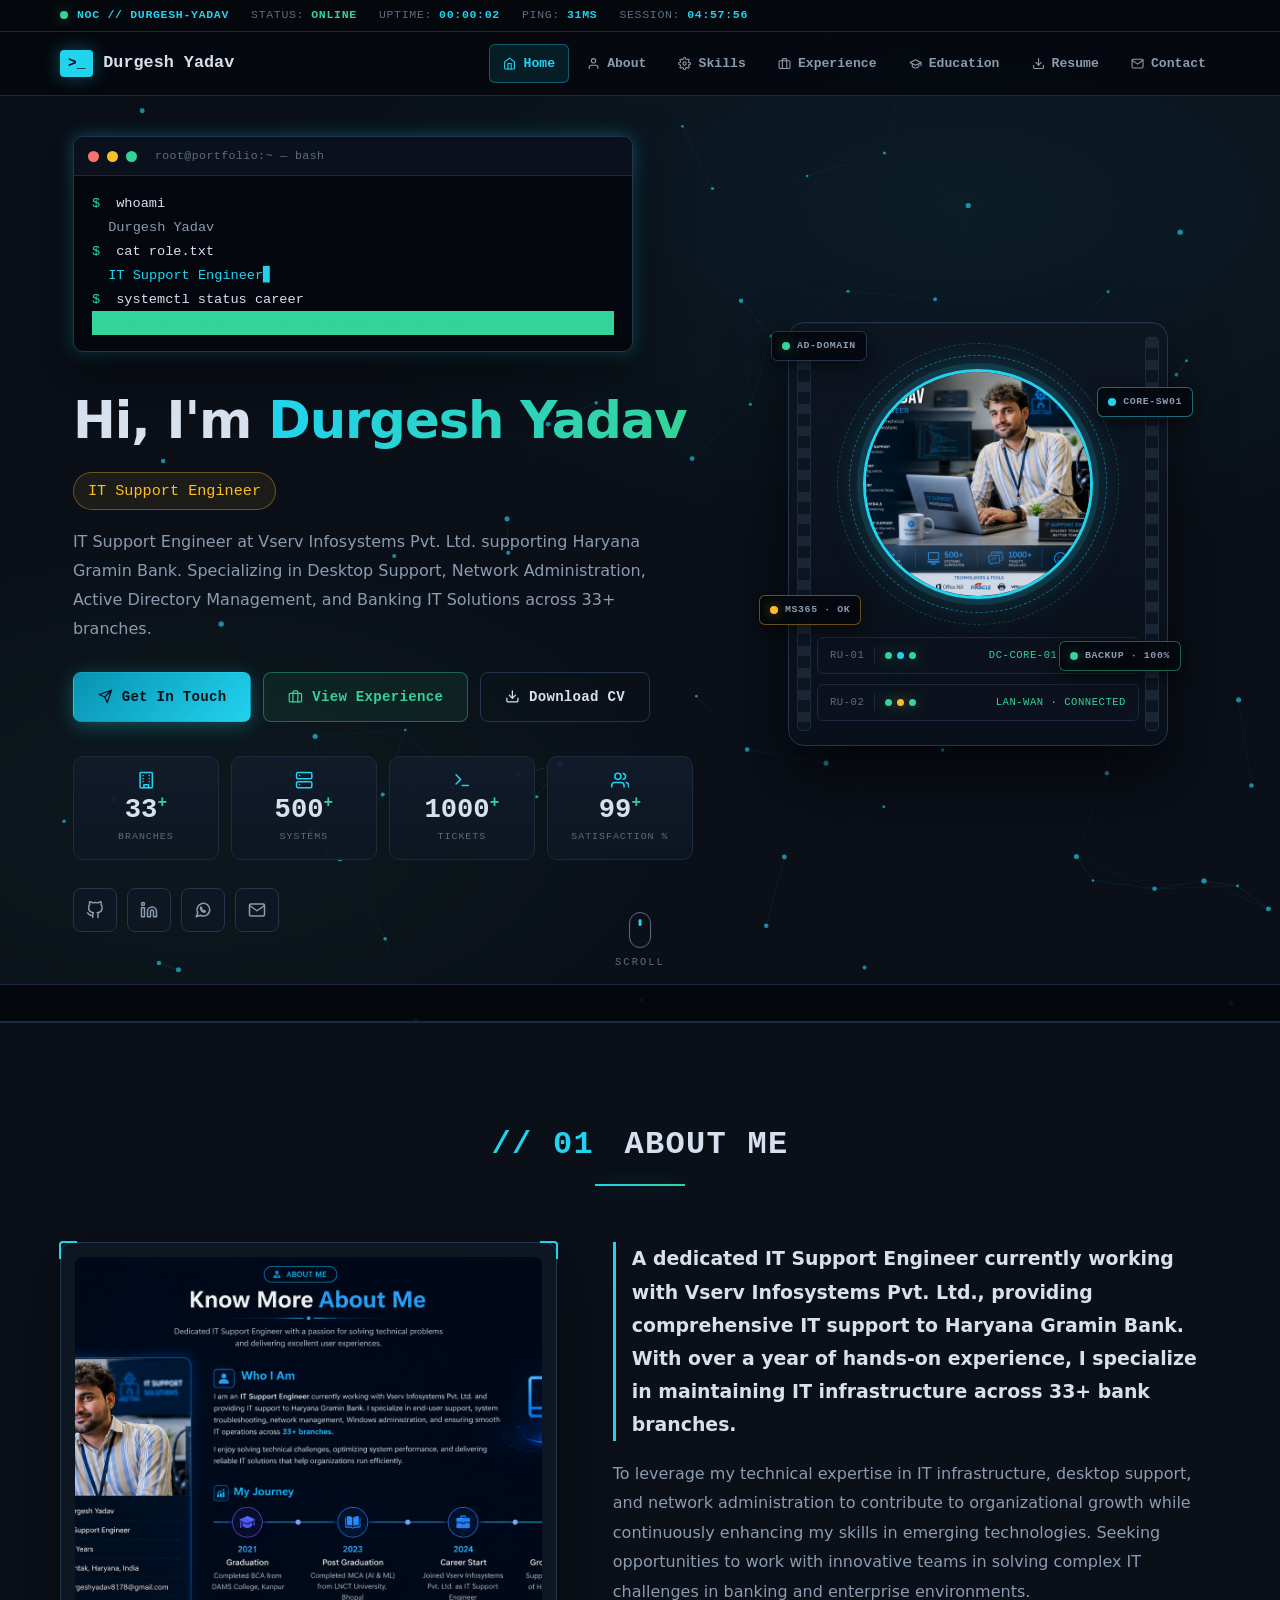
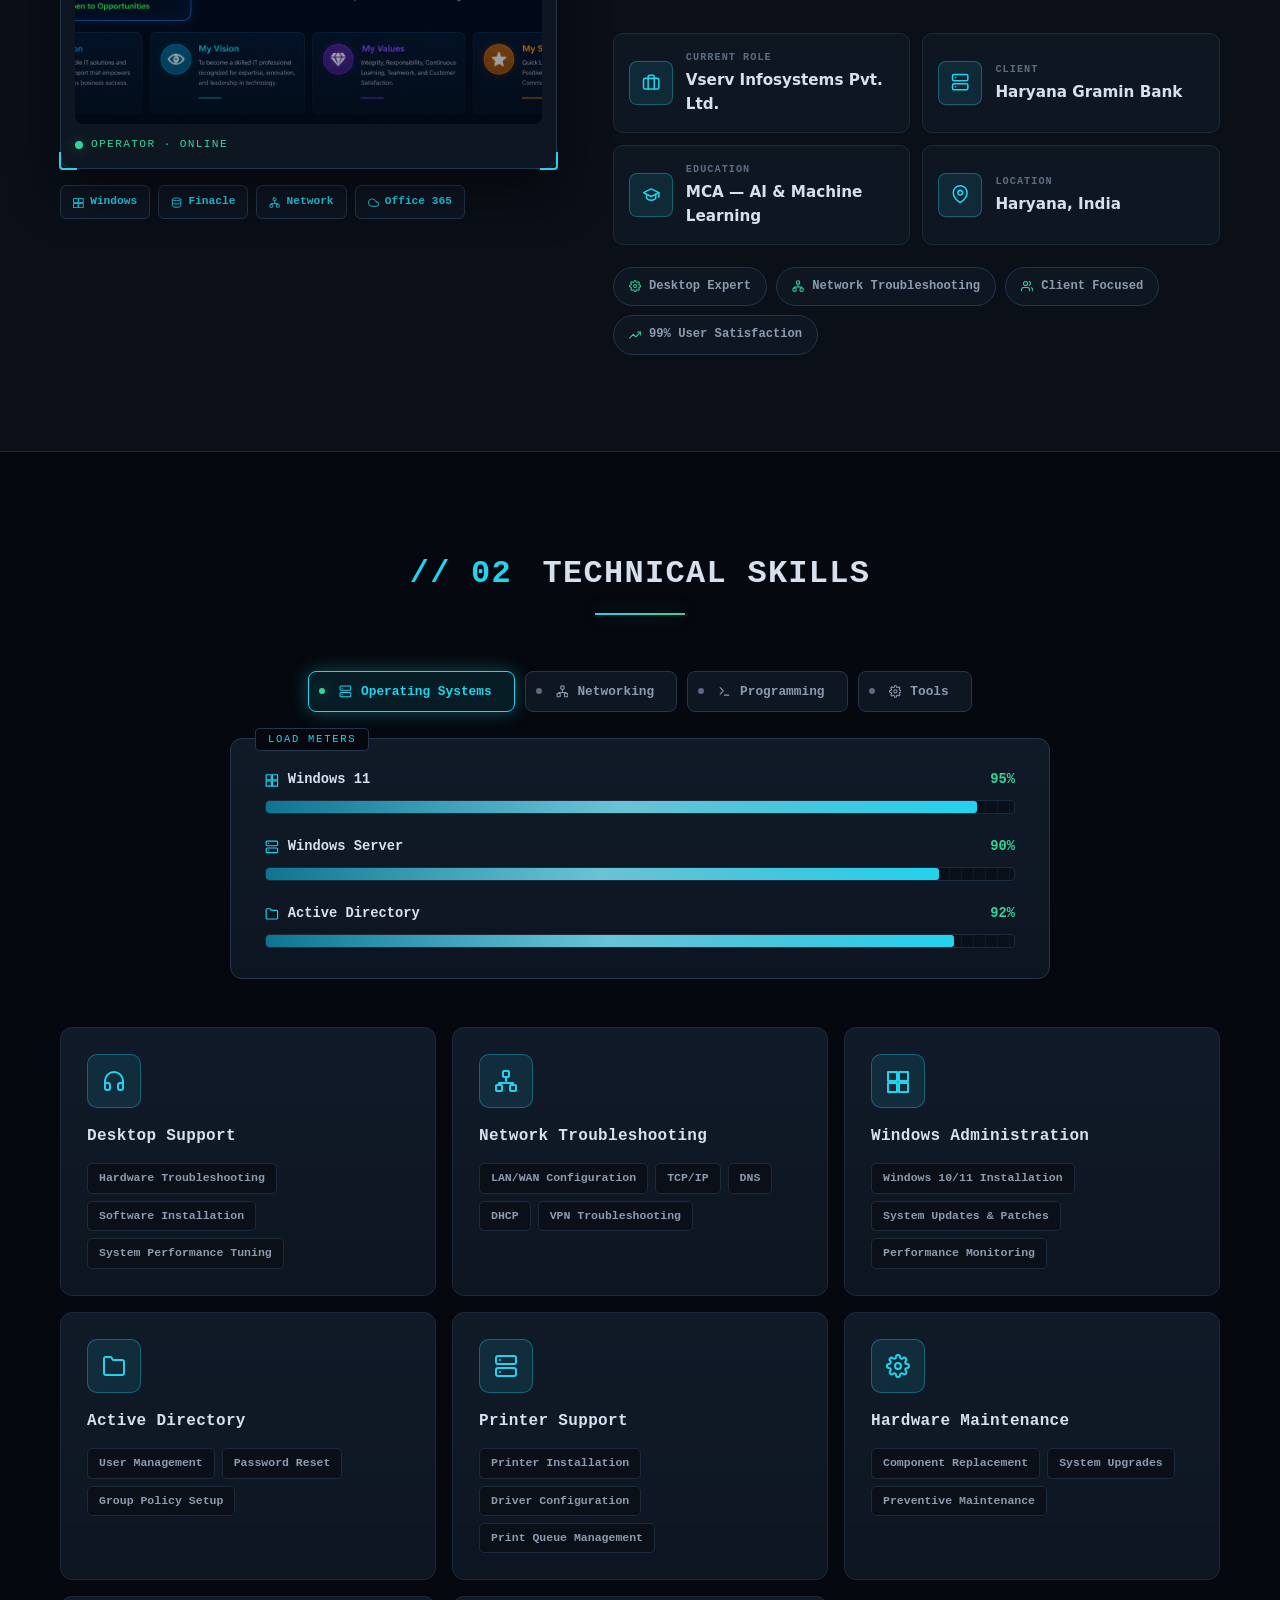
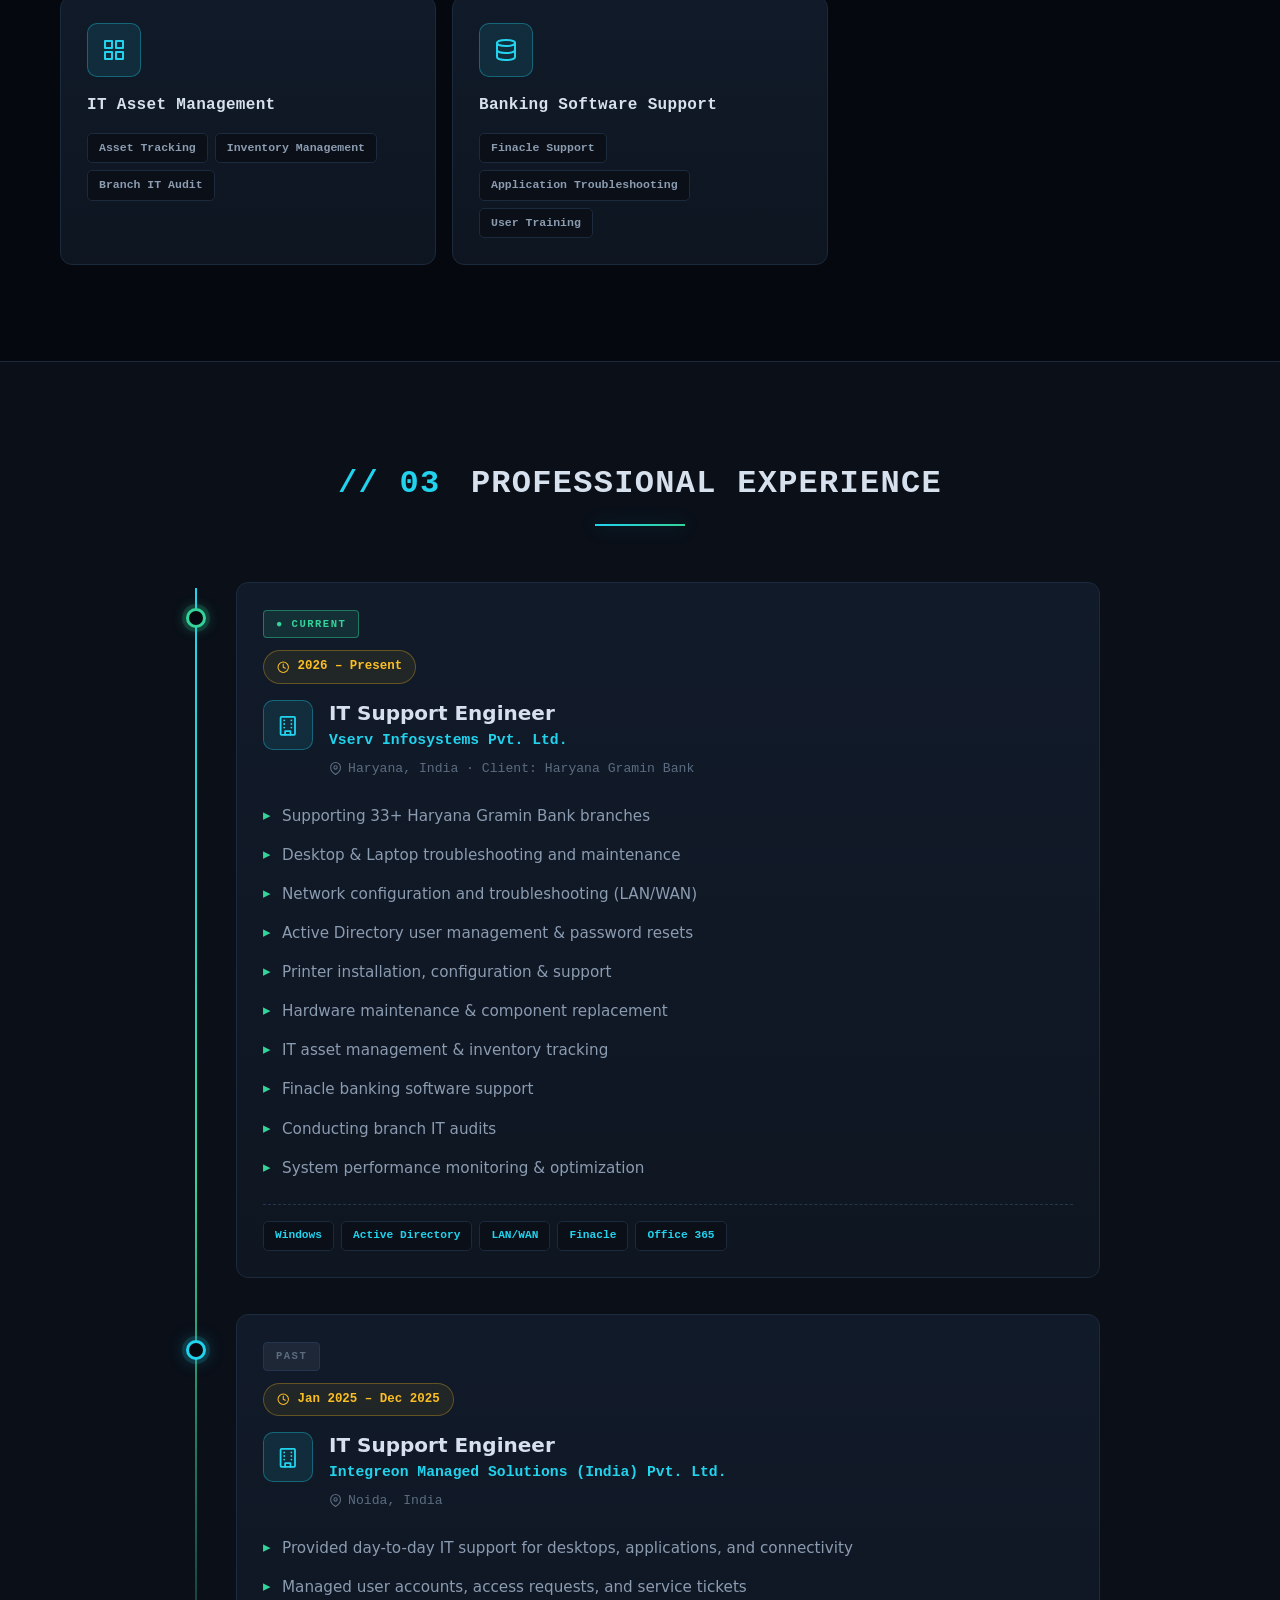
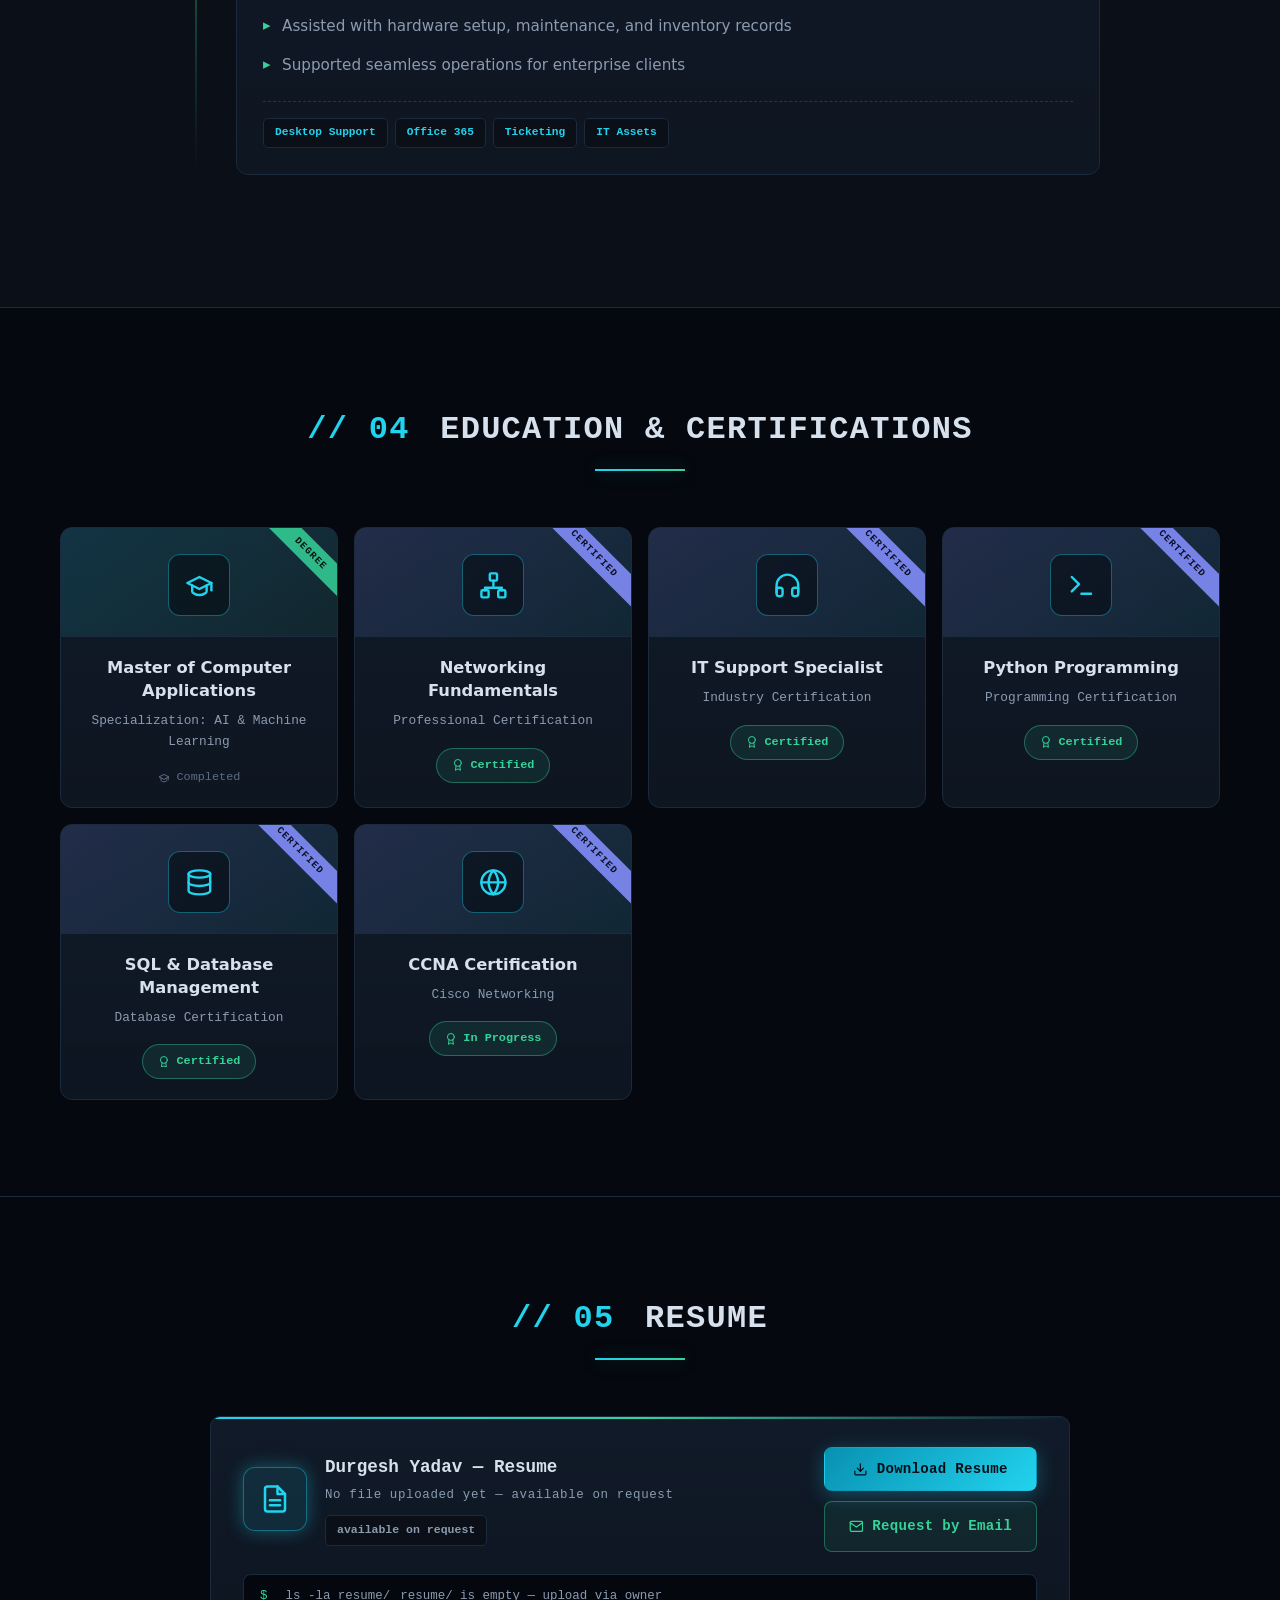
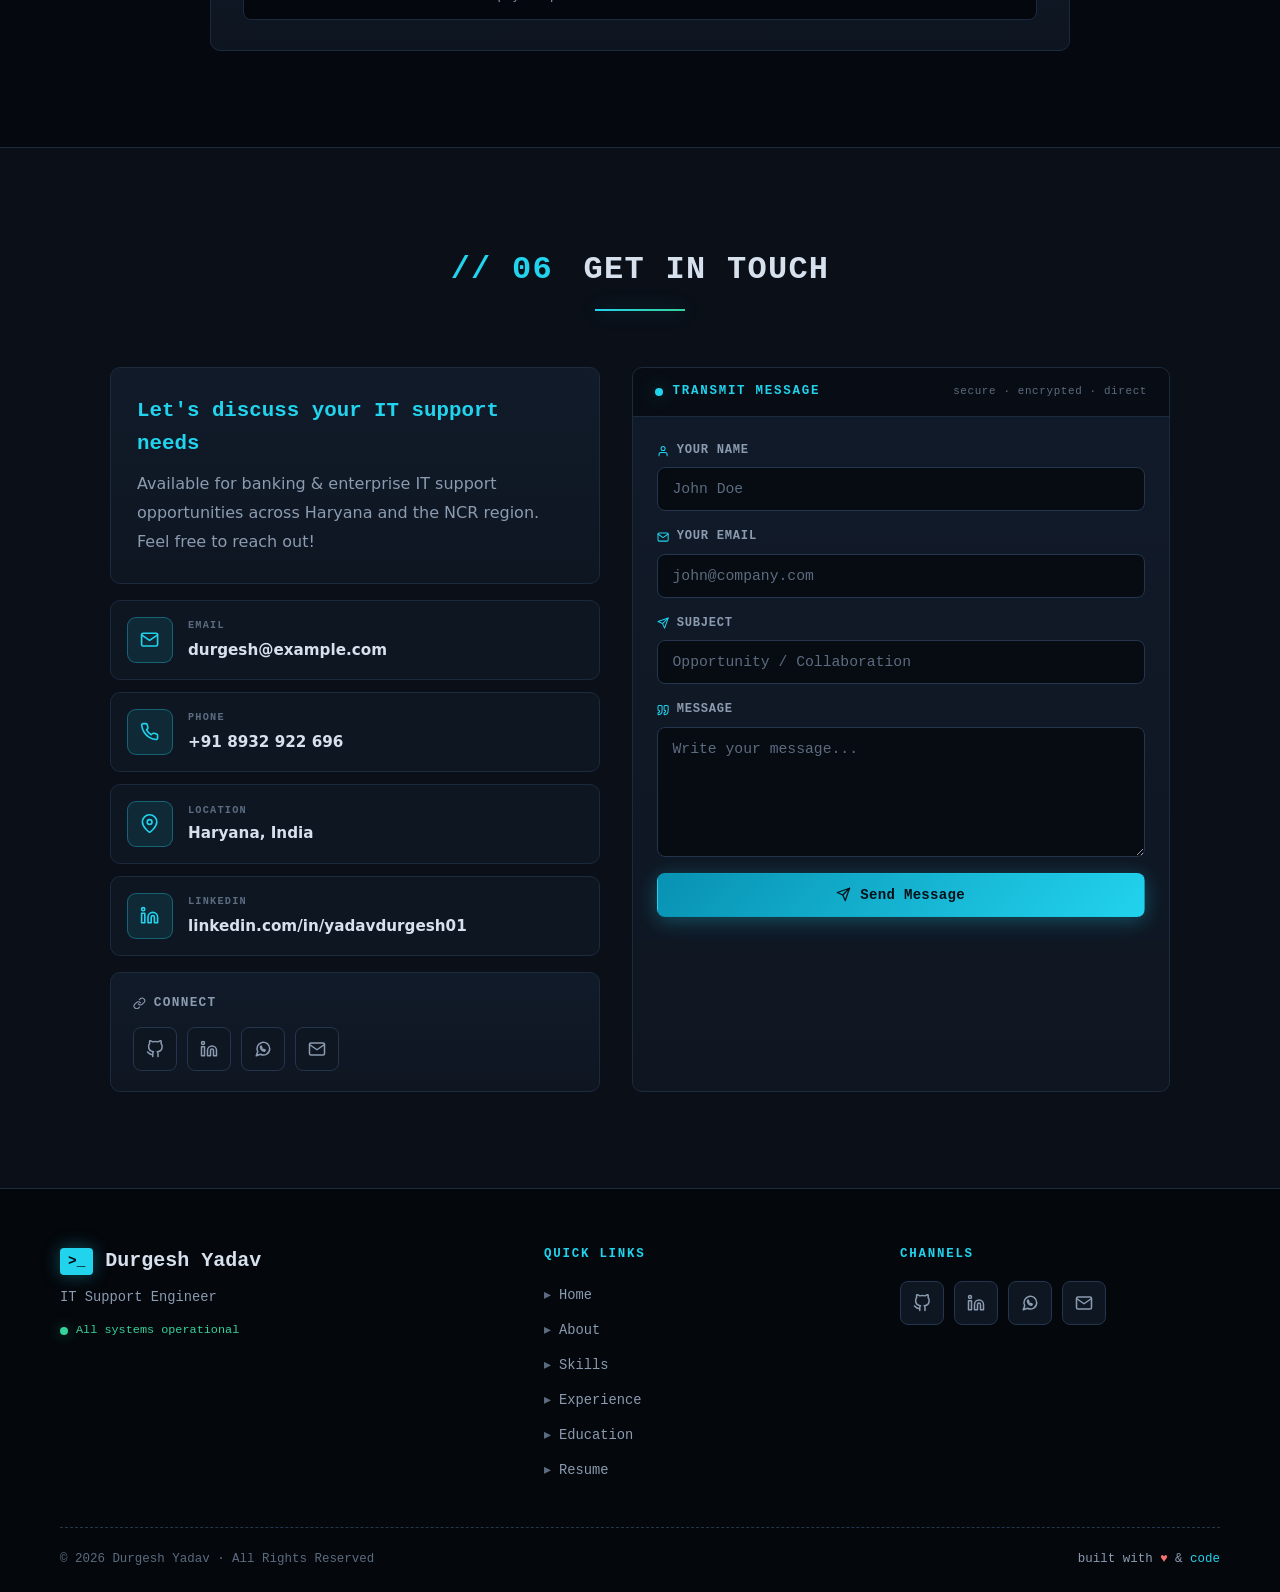
==== commit 28b19450: "Initial commit" ====
--- a/index.html
+++ b/index.html
@@ -1,1152 +1,325 @@
 <!DOCTYPE html>
 <html lang="en">
 <head>
-    <meta charset="UTF-8">
-    <meta name="viewport" content="width=device-width, initial-scale=1.0">
-    
-    <!-- SEO Meta Tags -->
-    <title>Durgesh Yadav - IT Support Engineer | Portfolio</title>
-    <meta name="description" content="IT Support Engineer at Vserv Infosystems supporting Haryana Gramin Bank. Expert in Desktop Support, Active Directory, Network Troubleshooting, and Banking IT Solutions.">
-    <meta name="keywords" content="IT Support Engineer, Desktop Support, Network Administrator, Active Directory, Finacle Banking Support, Haryana Gramin Bank">
-    <meta name="author" content="Durgesh Yadav">
-    <meta name="robots" content="index, follow">
-    
-    <!-- Open Graph Tags -->
-    <meta property="og:title" content="Durgesh Yadav - IT Support Engineer Portfolio">
-    <meta property="og:description" content="Professional IT Support Engineer with 1+ years experience supporting 33+ bank branches">
-    <meta property="og:type" content="website">
-    <meta property="og:url" content="https://durgeshyadav.com">
-    <meta property="og:image" content="./assets/og-image.jpg">
-    
-    <!-- Favicon -->
-    <link rel="icon" type="image/png" href="./assets/favicon.png">
-    
-    <!-- Boxicons -->
-    <link href='https://unpkg.com/boxicons@2.1.4/css/boxicons.min.css' rel='stylesheet'>
-    
-    <!-- Google Fonts -->
-    <link rel="preconnect" href="https://fonts.googleapis.com">
-    <link rel="preconnect" href="https://fonts.gstatic.com" crossorigin>
-    <link href="https://fonts.googleapis.com/css2?family=Poppins:wght@100;200;300;400;500;600;700;800;900&display=swap" rel="stylesheet">
-    
-    <!-- Custom CSS -->
-    <link rel="stylesheet" href="style.css">
+  <meta charset="UTF-8">
+  <meta name="viewport" content="width=device-width, initial-scale=1.0">
+  <meta name="description" content="Durgesh Yadav - IT Support Engineer specializing in desktop support, network administration, Active Directory, and banking IT solutions across 33+ branches">
+  <meta name="keywords" content="IT Support Engineer, Desktop Support, Network Administration, Active Directory, Banking IT, Haryana">
+  <meta name="author" content="Durgesh Yadav">
+  <meta property="og:title" content="Durgesh Yadav - IT Support Engineer">
+  <meta property="og:description" content="IT Support Engineer specializing in desktop support, network administration and banking IT solutions">
+  <meta property="og:type" content="website">
+  <link rel="icon" href="data:image/svg+xml,%3Csvg xmlns='http://www.w3.org/2000/svg' viewBox='0 0 32 32'%3E%3Crect width='32' height='32' rx='6' fill='%230a0f18'/%3E%3Ctext x='16' y='22' font-family='monospace' font-size='16' fill='%2322d3ee' text-anchor='middle'%3E%26%239618%3C/text%3E%3C/svg%3E">
+  <title>Durgesh Yadav — IT Support Engineer</title>
+  <link rel="stylesheet" href="style.css">
 </head>
 <body>
-    
-    <!-- Loading Screen -->
-    <div class="loader-wrapper">
-        <div class="loader">
-            <div class="loader-circle"></div>
-            <div class="loader-text">Loading...</div>
-        </div>
-    </div>
-
-    <!-- Custom Cursor -->
-    <div class="cursor"></div>
-    <div class="cursor-follower"></div>
-
-    <!-- Scroll Progress Bar -->
-    <div class="scroll-progress-bar"></div>
-
-    <!-- Navigation -->
-    <nav class="navbar" id="navbar">
-        <div class="nav-container">
-            <div class="logo">
-                <span class="logo-text">Durgesh</span>
-                <span class="logo-dot">.</span>
-            </div>
-            
-            <ul class="nav-menu" id="nav-menu">
-                <li class="nav-item">
-                    <a href="#home" class="nav-link active">
-                        <i class='bx bx-home-alt'></i>
-                        <span>Home</span>
-                    </a>
-                </li>
-                <li class="nav-item">
-                    <a href="#about" class="nav-link">
-                        <i class='bx bx-user'></i>
-                        <span>About</span>
-                    </a>
-                </li>
-                <li class="nav-item">
-                    <a href="#services" class="nav-link">
-                        <i class='bx bx-briefcase'></i>
-                        <span>Services</span>
-                    </a>
-                </li>
-                <li class="nav-item">
-                    <a href="#skills" class="nav-link">
-                        <i class='bx bx-code-alt'></i>
-                        <span>Skills</span>
-                    </a>
-                </li>
-                <li class="nav-item">
-                    <a href="#experience" class="nav-link">
-                        <i class='bx bx-briefcase-alt'></i>
-                        <span>Experience</span>
-                    </a>
-                </li>
-                <li class="nav-item">
-                    <a href="#projects" class="nav-link">
-                        <i class='bx bx-folder'></i>
-                        <span>Projects</span>
-                    </a>
-                </li>
-                <li class="nav-item">
-                    <a href="#certifications" class="nav-link">
-                        <i class='bx bx-certification'></i>
-                        <span>Certifications</span>
-                    </a>
-                </li>
-                <li class="nav-item">
-                    <a href="#contact" class="nav-link">
-                        <i class='bx bx-envelope'></i>
-                        <span>Contact</span>
-                    </a>
-                </li>
-            </ul>
-
-            <div class="nav-actions">
-                <button class="theme-toggle" id="theme-toggle" aria-label="Toggle Theme">
-                    <i class='bx bx-moon'></i>
-                </button>
-                <button class="mobile-toggle" id="mobile-toggle" aria-label="Toggle Menu">
-                    <span></span>
-                    <span></span>
-                    <span></span>
-                </button>
-            </div>
-        </div>
-    </nav>
-
-    <!-- Hero Section -->
-    <section class="hero" id="home">
-        <div class="hero-background">
-            <div class="gradient-circle gradient-1"></div>
-            <div class="gradient-circle gradient-2"></div>
-            <div class="gradient-circle gradient-3"></div>
-            <canvas id="particle-canvas"></canvas>
-        </div>
-
-        <div class="hero-container">
-            <div class="hero-content" data-aos="fade-right">
-                <div class="hero-badge">
-                    <span class="status-dot"></span>
-                    Available for Work
-                </div>
-                
-                <h1 class="hero-title">
-                    Hi, I'm <span class="gradient-text">Durgesh Yadav</span>
-                </h1>
-                
-                <div class="typing-container">
-                    <span class="typing-prefix">I'm a </span>
-                    <span class="typing-text" id="typing-text"></span>
-                    <span class="cursor-blink">|</span>
-                </div>
-                
-                <p class="hero-description">
-                    IT Support Engineer at <strong>Vserv Infosystems Pvt. Ltd.</strong> supporting 
-                    <strong>Haryana Gramin Bank</strong>. Specializing in Desktop Support, Network Administration, 
-                    Active Directory Management, and Banking IT Solutions across 33+ branches.
-                </p>
-
-                <div class="hero-buttons">
-                    <a href="#contact" class="btn btn-primary">
-                        <i class='bx bx-envelope'></i>
-                        <span>Contact Me</span>
-                    </a>
-                    <a href="./assets/resume.pdf" download class="btn btn-secondary">
-                        <i class='bx bx-download'></i>
-                        <span>Download Resume</span>
-                    </a>
-                </div>
-
-                <div class="hero-social">
-                    <a href="https://github.com/YADAVDURGESH01" target="_blank" class="social-link" aria-label="GitHub">
-                        <i class='bx bxl-github'></i>
-                    </a>
-                    <a href="www.linkedin.com/in/yadavdurgesh01" target="_blank" class="social-link" aria-label="LinkedIn">
-                        <i class='bx bxl-linkedin'></i>
-                    </a>
-                    <a href="https://wa.me/918932922696" target="_blank" class="social-link" aria-label="WhatsApp">
-                        <i class='bx bxl-whatsapp'></i>
-                    </a>
-                    <a href="mailto:durgesh@example.com" class="social-link" aria-label="Email">
-                        <i class='bx bx-envelope'></i>
-                    </a>
-                </div>
-            </div>
-
-            <div class="hero-image" data-aos="fade-left">
-                <div class="image-wrapper">
-                    <div class="image-glow"></div>
-                    <img src="./assets/profile.jpg" alt="Durgesh Yadav - IT Support Engineer" class="profile-image">
-                    <div class="floating-card card-1" data-float="1">
-                        <i class='bx bx-check-circle'></i>
-                        <span>33+</span>
-                        <p>Branches</p>
-                    </div>
-                    <div class="floating-card card-2" data-float="2">
-                        <i class='bx bx-desktop'></i>
-                        <span>500+</span>
-                        <p>Systems</p>
-                    </div>
-                    <div class="floating-card card-3" data-float="3">
-                        <i class='bx bx-support'></i>
-                        <span>1000+</span>
-                        <p>Tickets</p>
-                    </div>
-                    <div class="floating-card card-4" data-float="4">
-                        <i class='bx bx-smile'></i>
-                        <span>99%</span>
-                        <p>Satisfaction</p>
-                    </div>
-                </div>
-            </div>
-        </div>
-
-        <div class="scroll-indicator">
-            <div class="mouse">
-                <div class="wheel"></div>
-            </div>
-            <p>Scroll Down</p>
-        </div>
-    </section>
-
-    <!-- About Section -->
-    <section class="about" id="about">
-        <div class="section-container">
-            <div class="section-header" data-aos="fade-up">
-                <span class="section-tag">Who I Am</span>
-                <h2 class="section-title">About <span class="gradient-text">Me</span></h2>
-                <p class="section-subtitle">Professional IT Support Engineer with Banking Domain Expertise</p>
-            </div>
-
-            <div class="about-content">
-                <div class="about-image" data-aos="fade-right">
-                    <div class="about-image-wrapper">
-                        <img src="./assets/about.jpg" alt="About Durgesh Yadav">
-                    </div>
-                </div>
-
-                <div class="about-text" data-aos="fade-left">
-                    <div class="about-intro glass-card">
-                        <h3>Hello, I'm Durgesh Yadav</h3>
-                        <p>
-                            A dedicated IT Support Engineer currently working with <strong>Vserv Infosystems Pvt. Ltd.</strong>, 
-                            providing comprehensive IT support to <strong>Haryana Gramin Bank</strong>. With over a year of 
-                            hands-on experience, I specialize in maintaining IT infrastructure across 33+ bank branches.
-                        </p>
-                    </div>
-
-                    <div class="about-timeline">
-                        <div class="timeline-item">
-                            <div class="timeline-icon">
-                                <i class='bx bx-briefcase'></i>
-                            </div>
-                            <div class="timeline-content glass-card">
-                                <h4>Current Role</h4>
-                                <h5>IT Support Engineer</h5>
-                                <p class="company">Vserv Infosystems Pvt. Ltd.</p>
-                                <p class="client">Client: Haryana Gramin Bank</p>
-                                <span class="duration">Jan 2026 - Present</span>
-                            </div>
-                        </div>
-
-                        <div class="timeline-item">
-                            <div class="timeline-icon">
-                                <i class='bx bx-briefcase'></i>
-                            </div>
-                            <div class="timeline-content glass-card">
-                                <h4> Role</h4>
-                                <h5>IT Support Engineer</h5>
-                                <p class="company">Integreon Managed Solutions (India) Pvt. Ltd.</p>
-                                <p class="client">Noida Branch</p>
-                                <span class="duration">Jan 2025 - Dec 2025</span>
-                            </div>
-                        </div>
-
-                        <div class="timeline-item">
-                            <div class="timeline-icon">
-                                <i class='bx bx-graduation'></i>
-                            </div>
-                            <div class="timeline-content glass-card">
-                                <h4>Education</h4>
-                                <h5>Master of Computer Applications</h5>
-                                <p class="specialization">Specialization: Artificial Intelligence & Machine Learning</p>
-                                <span class="duration">Completed</span>
-                            </div>
-                        </div>
-                    </div>
-
-                    <div class="about-objective glass-card">
-                        <h4><i class='bx bx-target-lock'></i> Career Objective</h4>
-                        <p>
-                            To leverage my technical expertise in IT infrastructure, desktop support, and network administration 
-                            to contribute to organizational growth while continuously enhancing my skills in emerging technologies. 
-                            Seeking opportunities to work with innovative teams in solving complex IT challenges in banking and 
-                            enterprise environments.
-                        </p>
-                    </div>
-
-                    <div class="about-highlights">
-                        <div class="highlight-item">
-                            <i class='bx bx-check-shield'></i>
-                            <p>Supporting 33+ Bank Branches</p>
-                        </div>
-                        <div class="highlight-item">
-                            <i class='bx bx-server'></i>
-                            <p>Managing 500+ Systems</p>
-                        </div>
-                        <div class="highlight-item">
-                            <i class='bx bx-support'></i>
-                            <p>99% User Satisfaction</p>
-                        </div>
-                        <div class="highlight-item">
-                            <i class='bx bx-medal'></i>
-                            <p>MCA in AI & ML</p>
-                        </div>
-                    </div>
-                </div>
-            </div>
-        </div>
-    </section>
-
-    <!-- Services Section -->
-    <section class="services" id="services">
-        <div class="section-container">
-            <div class="section-header" data-aos="fade-up">
-                <span class="section-tag">What I Do</span>
-                <h2 class="section-title">My <span class="gradient-text">Services</span></h2>
-                <p class="section-subtitle">Comprehensive IT Support Solutions for Banking & Enterprise</p>
-            </div>
-
-            <div class="services-grid">
-                <div class="service-card glass-card" data-aos="fade-up" data-aos-delay="100">
-                    <div class="service-icon">
-                        <i class='bx bx-desktop'></i>
-                    </div>
-                    <h3>Desktop Support</h3>
-                    <p>
-                        Complete desktop and laptop troubleshooting, hardware diagnostics, system optimization, 
-                        and end-user technical assistance. Expert in Windows 10/11 environments.
-                    </p>
-                    <ul class="service-list">
-                        <li><i class='bx bx-check'></i> Hardware Troubleshooting</li>
-                        <li><i class='bx bx-check'></i> Software Installation</li>
-                        <li><i class='bx bx-check'></i> System Performance Tuning</li>
-                    </ul>
-                </div>
-
-                <div class="service-card glass-card" data-aos="fade-up" data-aos-delay="200">
-                    <div class="service-icon">
-                        <i class='bx bx-network-chart'></i>
-                    </div>
-                    <h3>Network Troubleshooting</h3>
-                    <p>
-                        Expert in diagnosing and resolving LAN/WAN connectivity issues, configuring network devices, 
-                        and ensuring seamless communication across branches.
-                    </p>
-                    <ul class="service-list">
-                        <li><i class='bx bx-check'></i> LAN/WAN Configuration</li>
-                        <li><i class='bx bx-check'></i> TCP/IP, DNS, DHCP Setup</li>
-                        <li><i class='bx bx-check'></i> VPN Troubleshooting</li>
-                    </ul>
-                </div>
-
-                <div class="service-card glass-card" data-aos="fade-up" data-aos-delay="300">
-                    <div class="service-icon">
-                        <i class='bx bx-windows'></i>
-                    </div>
-                    <h3>Windows Administration</h3>
-                    <p>
-                        Proficient in Windows installation, configuration, updates, and system maintenance. 
-                        Ensuring optimal performance and security compliance.
-                    </p>
-                    <ul class="service-list">
-                        <li><i class='bx bx-check'></i> Windows 10/11 Installation</li>
-                        <li><i class='bx bx-check'></i> System Updates & Patches</li>
-                        <li><i class='bx bx-check'></i> Performance Monitoring</li>
-                    </ul>
-                </div>
-
-                <div class="service-card glass-card" data-aos="fade-up" data-aos-delay="400">
-                    <div class="service-icon">
-                        <i class='bx bx-user-circle'></i>
-                    </div>
-                    <h3>Active Directory</h3>
-                    <p>
-                        User account management, password resets, group policy configuration, and domain 
-                        administration for seamless authentication and access control.
-                    </p>
-                    <ul class="service-list">
-                        <li><i class='bx bx-check'></i> User Management</li>
-                        <li><i class='bx bx-check'></i> Password Reset</li>
-                        <li><i class='bx bx-check'></i> Group Policy Setup</li>
-                    </ul>
-                </div>
-
-                <div class="service-card glass-card" data-aos="fade-up" data-aos-delay="500">
-                    <div class="service-icon">
-                        <i class='bx bx-printer'></i>
-                    </div>
-                    <h3>Printer Support</h3>
-                    <p>
-                        Installation, configuration, and troubleshooting of network and local printers. 
-                        Ensuring continuous printing operations across all branches.
-                    </p>
-                    <ul class="service-list">
-                        <li><i class='bx bx-check'></i> Printer Installation</li>
-                        <li><i class='bx bx-check'></i> Driver Configuration</li>
-                        <li><i class='bx bx-check'></i> Print Queue Management</li>
-                    </ul>
-                </div>
-
-                <div class="service-card glass-card" data-aos="fade-up" data-aos-delay="600">
-                    <div class="service-icon">
-                        <i class='bx bx-wrench'></i>
-                    </div>
-                    <h3>Hardware Maintenance</h3>
-                    <p>
-                        Preventive and corrective hardware maintenance, component replacement, and 
-                        system upgrades to ensure maximum uptime.
-                    </p>
-                    <ul class="service-list">
-                        <li><i class='bx bx-check'></i> Component Replacement</li>
-                        <li><i class='bx bx-check'></i> System Upgrades</li>
-                        <li><i class='bx bx-check'></i> Preventive Maintenance</li>
-                    </ul>
-                </div>
-
-                <div class="service-card glass-card" data-aos="fade-up" data-aos-delay="700">
-                    <div class="service-icon">
-                        <i class='bx bx-folder-open'></i>
-                    </div>
-                    <h3>IT Asset Management</h3>
-                    <p>
-                        Comprehensive tracking and management of IT assets, inventory control, and 
-                        lifecycle management across multiple locations.
-                    </p>
-                    <ul class="service-list">
-                        <li><i class='bx bx-check'></i> Asset Tracking</li>
-                        <li><i class='bx bx-check'></i> Inventory Management</li>
-                        <li><i class='bx bx-check'></i> Branch IT Audit</li>
-                    </ul>
-                </div>
-
-                <div class="service-card glass-card" data-aos="fade-up" data-aos-delay="800">
-                    <div class="service-icon">
-                        <i class='bx bx-credit-card'></i>
-                    </div>
-                    <h3>Banking Software Support</h3>
-                    <p>
-                        Specialized support for Finacle banking software, ensuring smooth operations 
-                        and quick resolution of banking application issues.
-                    </p>
-                    <ul class="service-list">
-                        <li><i class='bx bx-check'></i> Finacle Support</li>
-                        <li><i class='bx bx-check'></i> Application Troubleshooting</li>
-                        <li><i class='bx bx-check'></i> User Training</li>
-                    </ul>
-                </div>
-            </div>
-        </div>
-    </section>
-
-    <!-- Skills Section -->
-    <section class="skills" id="skills">
-        <div class="section-container">
-            <div class="section-header" data-aos="fade-up">
-                <span class="section-tag">My Expertise</span>
-                <h2 class="section-title">Technical <span class="gradient-text">Skills</span></h2>
-                <p class="section-subtitle">Tools & Technologies I Work With</p>
-            </div>
-
-            <div class="skills-content">
-                <div class="skills-category" data-aos="fade-up" data-aos-delay="100">
-                    <h3><i class='bx bx-windows'></i> Operating Systems</h3>
-                    <div class="skill-bars">
-                        <div class="skill-bar">
-                            <div class="skill-info">
-                                <span class="skill-name">Windows 11</span>
-                                <span class="skill-percentage">95%</span>
-                            </div>
-                            <div class="skill-progress">
-                                <div class="skill-fill" style="width: 95%"></div>
-                            </div>
-                        </div>
-                        <div class="skill-bar">
-                            <div class="skill-info">
-                                <span class="skill-name">Windows Server</span>
-                                <span class="skill-percentage">90%</span>
-                            </div>
-                            <div class="skill-progress">
-                                <div class="skill-fill" style="width: 90%"></div>
-                            </div>
-                        </div>
-                        <div class="skill-bar">
-                            <div class="skill-info">
-                                <span class="skill-name">Active Directory</span>
-                                <span class="skill-percentage">92%</span>
-                            </div>
-                            <div class="skill-progress">
-                                <div class="skill-fill" style="width: 92%"></div>
-                            </div>
-                        </div>
-                    </div>
-                </div>
-
-                <div class="skills-category" data-aos="fade-up" data-aos-delay="200">
-                    <h3><i class='bx bx-network-chart'></i> Networking</h3>
-                    <div class="skill-bars">
-                        <div class="skill-bar">
-                            <div class="skill-info">
-                                <span class="skill-name">LAN/WAN</span>
-                                <span class="skill-percentage">88%</span>
-                            </div>
-                            <div class="skill-progress">
-                                <div class="skill-fill" style="width: 88%"></div>
-                            </div>
-                        </div>
-                        <div class="skill-bar">
-                            <div class="skill-info">
-                                <span class="skill-name">TCP/IP</span>
-                                <span class="skill-percentage">85%</span>
-                            </div>
-                            <div class="skill-progress">
-                                <div class="skill-fill" style="width: 85%"></div>
-                            </div>
-                        </div>
-                        <div class="skill-bar">
-                            <div class="skill-info">
-                                <span class="skill-name">DNS/DHCP</span>
-                                <span class="skill-percentage">87%</span>
-                            </div>
-                            <div class="skill-progress">
-                                <div class="skill-fill" style="width: 87%"></div>
-                            </div>
-                        </div>
-                        <div class="skill-bar">
-                            <div class="skill-info">
-                                <span class="skill-name">VPN</span>
-                                <span class="skill-percentage">80%</span>
-                            </div>
-                            <div class="skill-progress">
-                                <div class="skill-fill" style="width: 80%"></div>
-                            </div>
-                        </div>
-                    </div>
-                </div>
-
-                <div class="skills-category" data-aos="fade-up" data-aos-delay="300">
-                    <h3><i class='bx bx-code-alt'></i> Programming & Databases</h3>
-                    <div class="skill-bars">
-                        <div class="skill-bar">
-                            <div class="skill-info">
-                                <span class="skill-name">HTML</span>
-                                <span class="skill-percentage">90%</span>
-                            </div>
-                            <div class="skill-progress">
-                                <div class="skill-fill" style="width: 90%"></div>
-                            </div>
-                        </div>
-                        <div class="skill-bar">
-                            <div class="skill-info">
-                                <span class="skill-name">CSS</span>
-                                <span class="skill-percentage">85%</span>
-                            </div>
-                            <div class="skill-progress">
-                                <div class="skill-fill" style="width: 85%"></div>
-                            </div>
-                        </div>
-                        <div class="skill-bar">
-                            <div class="skill-info">
-                                <span class="skill-name">JavaScript</span>
-                                <span class="skill-percentage">80%</span>
-                            </div>
-                            <div class="skill-progress">
-                                <div class="skill-fill" style="width: 80%"></div>
-                            </div>
-                        </div>
-                        <div class="skill-bar">
-                            <div class="skill-info">
-                                <span class="skill-name">Python</span>
-                                <span class="skill-percentage">75%</span>
-                            </div>
-                            <div class="skill-progress">
-                                <div class="skill-fill" style="width: 75%"></div>
-                            </div>
-                        </div>
-                        <div class="skill-bar">
-                            <div class="skill-info">
-                                <span class="skill-name">MySQL</span>
-                                <span class="skill-percentage">78%</span>
-                            </div>
-                            <div class="skill-progress">
-                                <div class="skill-fill" style="width: 78%"></div>
-                            </div>
-                        </div>
-                    </div>
-                </div>
-
-                <div class="skills-category" data-aos="fade-up" data-aos-delay="400">
-                    <h3><i class='bx bx-briefcase'></i> Tools & Software</h3>
-                    <div class="skill-bars">
-                        <div class="skill-bar">
-                            <div class="skill-info">
-                                <span class="skill-name">Printer Support</span>
-                                <span class="skill-percentage">93%</span>
-                            </div>
-                            <div class="skill-progress">
-                                <div class="skill-fill" style="width: 93%"></div>
-                            </div>
-                        </div>
-                        <div class="skill-bar">
-                            <div class="skill-info">
-                                <span class="skill-name">Office 365</span>
-                                <span class="skill-percentage">88%</span>
-                            </div>
-                            <div class="skill-progress">
-                                <div class="skill-fill" style="width: 88%"></div>
-                            </div>
-                        </div>
-                        <div class="skill-bar">
-                            <div class="skill-info">
-                                <span class="skill-name">Finacle</span>
-                                <span class="skill-percentage">85%</span>
-                            </div>
-                            <div class="skill-progress">
-                                <div class="skill-fill" style="width: 85%"></div>
-                            </div>
-                        </div>
-                        <div class="skill-bar">
-                            <div class="skill-info">
-                                <span class="skill-name">Git/GitHub</span>
-                                <span class="skill-percentage">82%</span>
-                            </div>
-                            <div class="skill-progress">
-                                <div class="skill-fill" style="width: 82%"></div>
-                            </div>
-                        </div>
-                    </div>
-                </div>
-            </div>
-        </div>
-    </section>
-
-    <!-- Experience Section -->
-    <section class="experience" id="experience">
-        <div class="section-container">
-            <div class="section-header" data-aos="fade-up">
-                <span class="section-tag">My Journey</span>
-                <h2 class="section-title">Work <span class="gradient-text">Experience</span></h2>
-                <p class="section-subtitle">Professional Career Path</p>
-            </div>
-
-            <div class="timeline-wrapper">
-                <div class="timeline-line"></div>
-                
-                <div class="timeline-block" data-aos="fade-up">
-                    <div class="timeline-marker">
-                        <i class='bx bx-briefcase'></i>
-                    </div>
-                    <div class="timeline-card glass-card">
-                        <span class="timeline-date">2026 - Present</span>
-                        <h3>IT Support Engineer</h3>
-                        <h4>Vserv Infosystems Pvt. Ltd.</h4>
-                        <p class="company-info">
-                            <i class='bx bx-building'></i> Client: <strong>Haryana Gramin Bank</strong>
-                        </p>
-                        <p class="job-description">
-                            Providing comprehensive IT support across 33+ bank branches, managing desktop infrastructure, 
-                            network systems, and banking applications. Leading IT audit initiatives and ensuring 99% 
-                            system uptime through proactive maintenance.
-                        </p>
-                        <div class="responsibilities">
-                            <h5>Key Responsibilities:</h5>
-                            <ul>
-                                <li><i class='bx bx-check-circle'></i> Supporting 33+ Haryana Gramin Bank branches</li>
-                                <li><i class='bx bx-check-circle'></i> Desktop & Laptop troubleshooting and maintenance</li>
-                                <li><i class='bx bx-check-circle'></i> Network configuration and troubleshooting (LAN/WAN)</li>
-                                <li><i class='bx bx-check-circle'></i> Active Directory user management & password resets</li>
-                                <li><i class='bx bx-check-circle'></i> Printer installation, configuration & support</li>
-                                <li><i class='bx bx-check-circle'></i> Hardware maintenance & component replacement</li>
-                                <li><i class='bx bx-check-circle'></i> IT asset management & inventory tracking</li>
-                                <li><i class='bx bx-check-circle'></i> Finacle banking software support</li>
-                                <li><i class='bx bx-check-circle'></i> Conducting branch IT audits</li>
-                                <li><i class='bx bx-check-circle'></i> System performance monitoring & optimization</li>
-                            </ul>
-                        </div>
-                        <div class="achievement-tags">
-                            <span class="tag">500+ Systems Managed</span>
-                            <span class="tag">1000+ Tickets Resolved</span>
-                            <span class="tag">99% User Satisfaction</span>
-                        </div>
-                    </div>
-                    <h3>
-                        
-                    </h3>
-                    
-                </div>
-            </div>
-        </div>
-    </section>
-
-    <!-- Projects Section -->
-    <section class="projects" id="projects">
-        <div class="section-container">
-            <div class="section-header" data-aos="fade-up">
-                <span class="section-tag">My Work</span>
-                <h2 class="section-title">Featured <span class="gradient-text">Projects</span></h2>
-                <p class="section-subtitle">Innovative Solutions & Personal Initiatives</p>
-            </div>
-
-            <div class="projects-grid">
-                <div class="project-card glass-card" data-aos="fade-up" data-aos-delay="100">
-                    <div class="project-image">
-                        <img src="./assets/project1.jpg" alt="IT Support Dashboard">
-                        <div class="project-overlay">
-                            <div class="project-links">
-                                <a href="https://github.com" target="_blank" class="project-link">
-                                    <i class='bx bxl-github'></i>
-                                </a>
-                                <a href="https://demo.com" target="_blank" class="project-link">
-                                    <i class='bx bx-link-external'></i>
-                                </a>
-                            </div>
-                        </div>
-                    </div>
-                    <div class="project-content">
-                        <h3>IT Support Dashboard</h3>
-                        <p>
-                            Real-time monitoring dashboard for tracking support tickets, system health, and 
-                            branch-wise IT asset status across all Haryana Gramin Bank locations.
-                        </p>
-                        <div class="project-tech">
-                            <span class="tech-tag">HTML</span>
-                            <span class="tech-tag">CSS</span>
-                            <span class="tech-tag">JavaScript</span>
-                            <span class="tech-tag">MySQL</span>
-                        </div>
-                    </div>
-                </div>
-
-                <div class="project-card glass-card" data-aos="fade-up" data-aos-delay="200">
-                    <div class="project-image">
-                        <img src="./assets/project2.jpg" alt="Branch Asset Inventory System">
-                        <div class="project-overlay">
-                            <div class="project-links">
-                                <a href="https://github.com" target="_blank" class="project-link">
-                                    <i class='bx bxl-github'></i>
-                                </a>
-                                <a href="https://demo.com" target="_blank" class="project-link">
-                                    <i class='bx bx-link-external'></i>
-                                </a>
-                            </div>
-                        </div>
-                    </div>
-                    <div class="project-content">
-                        <h3>Branch Asset Inventory System</h3>
-                        <p>
-                            Comprehensive asset tracking system for managing IT hardware, software licenses, 
-                            and equipment across multiple bank branches with automated audit reports.
-                        </p>
-                        <div class="project-tech">
-                            <span class="tech-tag">Python</span>
-                            <span class="tech-tag">MySQL</span>
-                            <span class="tech-tag">HTML</span>
-                            <span class="tech-tag">CSS</span>
-                        </div>
-                    </div>
-                </div>
-
-                <div class="project-card glass-card" data-aos="fade-up" data-aos-delay="300">
-                    <div class="project-image">
-                        <img src="./assets/project3.jpg" alt="Network Monitoring Dashboard">
-                        <div class="project-overlay">
-                            <div class="project-links">
-                                <a href="https://github.com" target="_blank" class="project-link">
-                                    <i class='bx bxl-github'></i>
-                                </a>
-                                <a href="https://demo.com" target="_blank" class="project-link">
-                                    <i class='bx bx-link-external'></i>
-                                </a>
-                            </div>
-                        </div>
-                    </div>
-                    <div class="project-content">
-                        <h3>Network Monitoring Dashboard</h3>
-                        <p>
-                            Automated network monitoring tool for tracking connectivity status, bandwidth usage, 
-                            and identifying network issues across all connected branches.
-                        </p>
-                        <div class="project-tech">
-                            <span class="tech-tag">Python</span>
-                            <span class="tech-tag">JavaScript</span>
-                            <span class="tech-tag">MySQL</span>
-                        </div>
-                    </div>
-                </div>
-
-                <div class="project-card glass-card" data-aos="fade-up" data-aos-delay="400">
-                    <div class="project-image">
-                        <img src="./assets/project4.jpg" alt="Ticket Management System">
-                        <div class="project-overlay">
-                            <div class="project-links">
-                                <a href="https://github.com" target="_blank" class="project-link">
-                                    <i class='bx bxl-github'></i>
-                                </a>
-                                <a href="https://demo.com" target="_blank" class="project-link">
-                                    <i class='bx bx-link-external'></i>
-                                </a>
-                            </div>
-                        </div>
-                    </div>
-                    <div class="project-content">
-                        <h3>Ticket Management System</h3>
-                        <p>
-                            Streamlined helpdesk ticketing system for tracking, prioritizing, and resolving 
-                            IT support requests with automated notifications and SLA tracking.
-                        </p>
-                        <div class="project-tech">
-                            <span class="tech-tag">HTML</span>
-                            <span class="tech-tag">CSS</span>
-                            <span class="tech-tag">JavaScript</span>
-                            <span class="tech-tag">Python</span>
-                        </div>
-                    </div>
-                </div>
-
-                <div class="project-card glass-card" data-aos="fade-up" data-aos-delay="500">
-                    <div class="project-image">
-                        <img src="./assets/project5.jpg" alt="Personal Portfolio Website">
-                        <div class="project-overlay">
-                            <div class="project-links">
-                                <a href="https://github.com" target="_blank" class="project-link">
-                                    <i class='bx bxl-github'></i>
-                                </a>
-                                <a href="https://demo.com" target="_blank" class="project-link">
-                                    <i class='bx bx-link-external'></i>
-                                </a>
-                            </div>
-                        </div>
-                    </div>
-                    <div class="project-content">
-                        <h3>Personal Portfolio Website</h3>
-                        <p>
-                            Modern, responsive portfolio website showcasing professional experience, skills, 
-                            and projects with glassmorphism design and smooth animations.
-                        </p>
-                        <div class="project-tech">
-                            <span class="tech-tag">HTML5</span>
-                            <span class="tech-tag">CSS3</span>
-                            <span class="tech-tag">JavaScript</span>
-                        </div>
-                    </div>
-                </div>
-
-                <div class="project-card glass-card coming-soon" data-aos="fade-up" data-aos-delay="600">
-                    <div class="project-image">
-                        <div class="coming-soon-overlay">
-                            <i class='bx bx-code-curly'></i>
-                            <h4>More Projects</h4>
-                            <p>Coming Soon</p>
-                        </div>
-                    </div>
-                    <div class="project-content">
-                        <h3>Future Innovations</h3>
-                        <p>
-                            Currently working on more exciting projects including AI-powered support automation 
-                            and advanced network analytics tools.
-                        </p>
-                    </div>
-                </div>
-            </div>
-        </div>
-    </section>
-
-    <!-- Certifications Section -->
-    <section class="certifications" id="certifications">
-        <div class="section-container">
-            <div class="section-header" data-aos="fade-up">
-                <span class="section-tag">Credentials</span>
-                <h2 class="section-title">Certifications <span class="gradient-text">& Education</span></h2>
-                <p class="section-subtitle">Professional Qualifications & Training</p>
-            </div>
-
-            <div class="certifications-grid">
-                <div class="cert-card glass-card" data-aos="fade-up" data-aos-delay="100">
-                    <div class="cert-icon">
-                        <i class='bx bx-graduation'></i>
-                    </div>
-                    <h3>Master of Computer Applications</h3>
-                    <p class="cert-issuer">Specialization: AI & Machine Learning</p>
-                    <span class="cert-status completed">Completed</span>
-                </div>
-
-                <div class="cert-card glass-card" data-aos="fade-up" data-aos-delay="200">
-                    <div class="cert-icon">
-                        <i class='bx bx-network-chart'></i>
-                    </div>
-                    <h3>Networking Fundamentals</h3>
-                    <p class="cert-issuer">Professional Certification</p>
-                    <span class="cert-status completed">Certified</span>
-                </div>
-
-                <div class="cert-card glass-card" data-aos="fade-up" data-aos-delay="300">
-                    <div class="cert-icon">
-                        <i class='bx bx-support'></i>
-                    </div>
-                    <h3>IT Support Specialist</h3>
-                    <p class="cert-issuer">Industry Certification</p>
-                    <span class="cert-status completed">Certified</span>
-                </div>
-
-                <div class="cert-card glass-card" data-aos="fade-up" data-aos-delay="400">
-                    <div class="cert-icon">
-                        <i class='bx bxl-python'></i>
-                    </div>
-                    <h3>Python Programming</h3>
-                    <p class="cert-issuer">Programming Certification</p>
-                    <span class="cert-status completed">Certified</span>
-                </div>
-
-                <div class="cert-card glass-card" data-aos="fade-up" data-aos-delay="500">
-                    <div class="cert-icon">
-                        <i class='bx bx-data'></i>
-                    </div>
-                    <h3>SQL & Database Management</h3>
-                    <p class="cert-issuer">Database Certification</p>
-                    <span class="cert-status completed">Certified</span>
-                </div>
-
-                <div class="cert-card glass-card in-progress" data-aos="fade-up" data-aos-delay="600">
-                    <div class="cert-icon">
-                        <i class='bx bx-server'></i>
-                    </div>
-                    <h3>CCNA Certification</h3>
-                    <p class="cert-issuer">Cisco Networking</p>
-                    <span class="cert-status progress">In Progress</span>
-                </div>
-            </div>
-        </div>
-    </section>
-
-    <!-- Achievements Section -->
-    <section class="achievements" id="achievements">
-        <div class="section-container">
-            <div class="achievements-grid">
-                <div class="achievement-card glass-card" data-aos="zoom-in" data-aos-delay="100">
-                    <div class="achievement-icon">
-                        <i class='bx bx-buildings'></i>
-                    </div>
-                    <h2 class="counter" data-target="33">0</h2>
-                    <span class="plus">+</span>
-                    <p>Branches Supported</p>
-                </div>
-
-                <div class="achievement-card glass-card" data-aos="zoom-in" data-aos-delay="200">
-                    <div class="achievement-icon">
-                        <i class='bx bx-desktop'></i>
-                    </div>
-                    <h2 class="counter" data-target="500">0</h2>
-                    <span class="plus">+</span>
-                    <p>Systems Managed</p>
-                </div>
-
-                <div class="achievement-card glass-card" data-aos="zoom-in" data-aos-delay="300">
-                    <div class="achievement-icon">
-                        <i class='bx bx-support'></i>
-                    </div>
-                    <h2 class="counter" data-target="1000">0</h2>
-                    <span class="plus">+</span>
-                    <p>Tickets Resolved</p>
-                </div>
-
-                <div class="achievement-card glass-card" data-aos="zoom-in" data-aos-delay="400">
-                    <div class="achievement-icon">
-                        <i class='bx bx-smile'></i>
-                    </div>
-                    <h2 class="counter" data-target="99">0</h2>
-                    <span class="plus">%</span>
-                    <p>User Satisfaction</p>
-                </div>
-            </div>
-        </div>
-    </section>
-
-    <!-- Contact Section -->
-    <section class="contact" id="contact">
-        <div class="section-container">
-            <div class="section-header" data-aos="fade-up">
-                <span class="section-tag">Get In Touch</span>
-                <h2 class="section-title">Contact <span class="gradient-text">Me</span></h2>
-                <p class="section-subtitle">Let's discuss your IT support needs</p>
-            </div>
-
-            <div class="contact-content">
-                <div class="contact-info" data-aos="fade-right">
-                    <div class="contact-card glass-card">
-                        <div class="contact-icon">
-                            <i class='bx bx-map'></i>
-                        </div>
-                        <h4>Location</h4>
-                        <p>Haryana, India</p>
-                        <p>Supporting across NCR Region</p>
-                    </div>
-
-                    <div class="contact-card glass-card">
-                        <div class="contact-icon">
-                            <i class='bx bx-envelope'></i>
-                        </div>
-                        <h4>Email</h4>
-                        <a href="mailto:durgesh@example.com">durgesh@example.com</a>
-                        <a href="mailto:support@example.com">support@example.com</a>
-                    </div>
-
-                    <div class="contact-card glass-card">
-                        <div class="contact-icon">
-                            <i class='bx bx-phone'></i>
-                        </div>
-                        <h4>Phone</h4>
-                        <a href="tel:+919876543210">+91 8932922696</a>
-                        <p>Mon - Sat: 9:00 AM - 6:00 PM</p>
-                    </div>
-
-                    <div class="contact-social">
-                        <h4>Follow Me</h4>
-                        <div class="social-links">
-                            <a href="www.linkedin.com/in/yadavdurgesh01" target="_blank" class="social-link">
-                                <i class='bx bxl-linkedin'></i>
-                            </a>
-                            <a href="https://github.com/YADAVDURGESH01" target="_blank" class="social-link">
-                                <i class='bx bxl-github'></i>
-                            </a>
-                            <a href="https://wa.me/918932922696" target="_blank" class="social-link">
-                                <i class='bx bxl-whatsapp'></i>
-                            </a>
-                            <a href="mailto:durgesh@example.com" class="social-link">
-                                <i class='bx bx-envelope'></i>
-                            </a>
-                        </div>
-                    </div>
-                </div>
-
-                <form action="https://api.web3forms.com/submit" method="POST" class="contact-form glass-card" id="contact-form" data-aos="fade-left">
-                    <input type="hidden" name="access_key" value="5dc10972-101c-4e2d-aba9-ba96f93bd0f9">
-
-                    <div class="form-row">
-                        <div class="form-group">
-                            <label for="name">Your Name</label>
-                            <input type="text" id="name" name="name" required placeholder="John Doe">
-                        </div>
-                        <div class="form-group">
-                            <label for="email">Your Email</label>
-                            <input type="email" id="email" name="email" required placeholder="john@example.com">
-                        </div>
-                    </div>
-                    <div class="form-group">
-                        <label for="subject">Subject</label>
-                        <input type="text" id="subject" name="subject" required placeholder="How can I help you?">
-                    </div>
-                    <div class="form-group">
-                        <label for="message">Message</label>
-                        <textarea id="message" name="message" rows="6" required placeholder="Your message here..."></textarea>
-                    </div>
-                    <button type="submit" class="btn btn-primary btn-submit">
-                        <i class='bx bx-send'></i>
-                        <span>Send Message</span>
-                    </button>
-                </form>
-            </div>
-        </div>
-    </section>
-
-    <!-- Footer -->
-    <footer class="footer">
-        <div class="footer-container">
-            <div class="footer-content">
-                <div class="footer-about">
-                    <div class="footer-logo">
-                        <span class="logo-text">Durgesh</span>
-                        <span class="logo-dot">.</span>
-                    </div>
-                    <p>
-                        IT Support Engineer specializing in banking IT infrastructure, 
-                        desktop support, and network administration. Committed to delivering 
-                        excellence in technical support services.
-                    </p>
-                    <div class="footer-social">
-                        <a href="www.linkedin.com/in/yadavdurgesh01" target="_blank" aria-label="LinkedIn">
-                            <i class='bx bxl-linkedin'></i>
-                        </a>
-                        <a href="https://github.com/YADAVDURGESH01" target="_blank" aria-label="GitHub">
-                            <i class='bx bxl-github'></i>
-                        </a>
-                        <a href="https://wa.me/918932922696" target="_blank" aria-label="WhatsApp">
-                            <i class='bx bxl-whatsapp'></i>
-                        </a>
-                        <a href="mailto:durgesh@example.com" aria-label="Email">
-                            <i class='bx bx-envelope'></i>
-                        </a>
-                    </div>
-                </div>
-
-                <div class="footer-links">
-                    <h4>Quick Links</h4>
-                    <ul>
-                        <li><a href="#home">Home</a></li>
-                        <li><a href="#about">About</a></li>
-                        <li><a href="#services">Services</a></li>
-                        <li><a href="#skills">Skills</a></li>
-                    </ul>
-                </div>
-
-                <div class="footer-links">
-                    <h4>More</h4>
-                    <ul>
-                        <li><a href="#experience">Experience</a></li>
-                        <li><a href="#projects">Projects</a></li>
-                        <li><a href="#certifications">Certifications</a></li>
-                        <li><a href="#contact">Contact</a></li>
-                    </ul>
-                </div>
-
-                <div class="footer-contact">
-                    <h4>Contact Info</h4>
-                    <ul>
-                        <li>
-                            <i class='bx bx-map'></i>
-                            <span>Haryana, India</span>
-                        </li>
-                        <li>
-                            <i class='bx bx-phone'></i>
-                            <a href="tel:+918932922696">+91 8932922696</a>
-                        </li>
-                        <li>
-                            <i class='bx bx-envelope'></i>
-                            <a href="mailto:durgesh@example.com">durgesh@example.com</a>
-                        </li>
-                    </ul>
-                </div>
-            </div>
-
-            <div class="footer-bottom">
-                <p>&copy; 2024 <strong>Durgesh Yadav</strong>. All Rights Reserved.</p>
-                <p>Designed & Developed with <i class='bx bx-heart'></i> by <strong>Durgesh Yadav</strong></p>
-            </div>
-        </div>
-    </footer>
-
-    <!-- Back to Top Button -->
-    <button class="back-to-top" id="back-to-top" aria-label="Back to Top">
-        <i class='bx bx-up-arrow-alt'></i>
-    </button>
-
-    <!-- JavaScript -->
-    <script src="main.js"></script>
+
+  <!-- NOC Status Bar -->
+  <div class="statusbar" id="statusbar">
+    <div class="statusbar-inner">
+      <span class="sb-item sb-brand"><span class="led led-green"></span> NOC // DURGESH-YADAV</span>
+      <span class="sb-item sb-hide-sm">STATUS: <b class="c-green">ONLINE</b></span>
+      <span class="sb-item sb-hide-sm">UPTIME: <b id="uptime" class="c-cyan">00:00:00</b></span>
+      <span class="sb-item sb-hide-sm">PING: <b id="ping" class="c-cyan">12ms</b></span>
+      <span class="sb-item">SESSION: <b id="clock" class="c-cyan">--:--:--</b></span>
+    </div>
+  </div>
+
+  <!-- Navigation -->
+  <nav class="navbar" id="navbar">
+    <div class="container nav-container">
+      <a href="#home" class="nav-brand">
+        <span class="brand-prompt">&gt;_</span>
+        <span id="navName">Durgesh Yadav</span>
+      </a>
+      <button class="nav-toggle" id="navToggle" aria-label="Menu">
+        <span></span><span></span><span></span>
+      </button>
+      <ul class="nav-menu" id="navMenu">
+        <li><a href="#home" class="nav-link active"><svg class="i"></svg>Home</a></li>
+        <li><a href="#about" class="nav-link"><svg class="i"></svg>About</a></li>
+        <li><a href="#skills" class="nav-link"><svg class="i"></svg>Skills</a></li>
+        <li><a href="#experience" class="nav-link"><svg class="i"></svg>Experience</a></li>
+        <li><a href="#education" class="nav-link"><svg class="i"></svg>Education</a></li>
+        <li><a href="#resume" class="nav-link"><svg class="i"></svg>Resume</a></li>
+        <li><a href="#contact" class="nav-link"><svg class="i"></svg>Contact</a></li>
+      </ul>
+    </div>
+  </nav>
+
+  <!-- Hero / NOC Dashboard -->
+  <section id="home" class="hero">
+    <canvas id="netCanvas"></canvas>
+    <div class="hero-scanlines"></div>
+
+    <div class="container hero-grid">
+      <!-- Terminal + intro -->
+      <div class="hero-content reveal">
+        <div class="terminal">
+          <div class="terminal-bar">
+            <span class="t-dot t-red"></span>
+            <span class="t-dot t-yellow"></span>
+            <span class="t-dot t-green"></span>
+            <span class="t-title">root@portfolio:~ — bash</span>
+          </div>
+          <div class="terminal-body">
+            <p><span class="t-prompt">$</span> whoami</p>
+            <p class="t-out" id="termName">Durgesh Yadav</p>
+            <p><span class="t-prompt">$</span> cat role.txt</p>
+            <p class="t-out t-cyan"><span id="termRole"></span><span class="t-caret">▋</span></p>
+            <p><span class="t-prompt">$</span> systemctl status career</p>
+            <p class="t-out t-green">● active (running) — all systems operational</p>
+          </div>
+        </div>
+
+        <h1 class="hero-title">Hi, I'm <span class="highlight" id="heroName">Durgesh Yadav</span></h1>
+        <p class="hero-subtitle" id="heroRoleLine"><span class="role-chip"></span></p>
+        <p class="hero-description" id="heroDesc"></p>
+
+        <div class="hero-buttons">
+          <a href="#contact" class="btn btn-primary"><svg class="i"></svg> Get In Touch</a>
+          <a href="#experience" class="btn btn-ghost"><svg class="i"></svg> View Experience</a>
+          <button class="btn btn-outline" onclick="downloadCV()"><svg class="i"></svg> Download CV</button>
+        </div>
+
+        <!-- NOC-style stats -->
+        <div class="stats-grid" id="statsGrid"></div>
+
+        <div class="social-links" id="heroSocials"></div>
+      </div>
+
+      <!-- Photo / rack visual -->
+      <div class="hero-visual reveal" data-delay="150">
+        <div class="rack-frame">
+          <div class="rack-ear rack-ear-l"></div>
+          <div class="rack-ear rack-ear-r"></div>
+
+          <div class="avatar-wrap">
+            <div class="avatar-ring ring-1"></div>
+            <div class="avatar-ring ring-2"></div>
+            <div class="avatar-scan"></div>
+            <div class="avatar-photo" id="heroAvatar">
+              <span class="avatar-initials">DY</span>
+            </div>
+          </div>
+
+          <div class="node-badge nb-1"><span class="led led-green"></span> AD-DOMAIN</div>
+          <div class="node-badge nb-2"><span class="led led-cyan"></span> CORE-SW01</div>
+          <div class="node-badge nb-3"><span class="led led-amber"></span> MS365 · OK</div>
+          <div class="node-badge nb-4"><span class="led led-green"></span> BACKUP · 100%</div>
+
+          <div class="rack-unit">
+            <span class="ru-label">RU-01</span>
+            <span class="ru-leds"><i class="led led-green blink"></i><i class="led led-cyan blink"></i><i class="led led-green"></i></span>
+            <span class="ru-text">DC-CORE-01 · HEALTHY</span>
+          </div>
+          <div class="rack-unit">
+            <span class="ru-label">RU-02</span>
+            <span class="ru-leds"><i class="led led-green blink"></i><i class="led led-amber blink"></i><i class="led led-green"></i></span>
+            <span class="ru-text">LAN-WAN · CONNECTED</span>
+          </div>
+        </div>
+      </div>
+    </div>
+
+    <!-- Tech ticker -->
+    <div class="ticker">
+      <div class="ticker-track" id="tickerTrack"></div>
+    </div>
+
+    <div class="scroll-indicator">
+      <div class="mouse"><div class="wheel"></div></div>
+      <p>SCROLL</p>
+    </div>
+  </section>
+
+  <!-- About -->
+  <section id="about" class="section about">
+    <div class="container">
+      <h2 class="section-title reveal"><span class="title-tag">// 01</span> ABOUT ME</h2>
+
+      <div class="about-grid">
+        <div class="about-image reveal">
+          <div class="photo-frame">
+            <span class="corner c-tl"></span><span class="corner c-tr"></span>
+            <span class="corner c-bl"></span><span class="corner c-br"></span>
+            <div class="photo-box" id="aboutPhoto">
+              <span class="avatar-initials big">DY</span>
+            </div>
+            <div class="photo-caption"><span class="led led-green"></span> OPERATOR · ONLINE</div>
+          </div>
+          <div class="float-tags">
+            <span class="ftag"><svg class="i"></svg> Windows</span>
+            <span class="ftag"><svg class="i"></svg> Finacle</span>
+            <span class="ftag"><svg class="i"></svg> Network</span>
+            <span class="ftag"><svg class="i"></svg> Office 365</span>
+          </div>
+        </div>
+
+        <div class="about-text reveal" data-delay="150">
+          <p class="lead" id="aboutLead"></p>
+          <p id="aboutBody"></p>
+
+          <div class="info-grid" id="infoGrid"></div>
+          <div class="trait-row" id="traitRow"></div>
+        </div>
+      </div>
+    </div>
+  </section>
+
+  <!-- Skills -->
+  <section id="skills" class="section skills">
+    <div class="container">
+      <h2 class="section-title reveal"><span class="title-tag">// 02</span> TECHNICAL SKILLS</h2>
+
+      <!-- Rack-style category tabs -->
+      <div class="rack-tabs reveal" id="skillTabs"></div>
+      <div class="meters-panel reveal" id="skillMeters"></div>
+
+      <div class="skills-grid" id="skillsGrid"></div>
+    </div>
+  </section>
+
+  <!-- Experience -->
+  <section id="experience" class="section experience">
+    <div class="container">
+      <h2 class="section-title reveal"><span class="title-tag">// 03</span> PROFESSIONAL EXPERIENCE</h2>
+      <div class="timeline" id="timeline"></div>
+    </div>
+  </section>
+
+  <!-- Education -->
+  <section id="education" class="section education">
+    <div class="container">
+      <h2 class="section-title reveal"><span class="title-tag">// 04</span> EDUCATION &amp; CERTIFICATIONS</h2>
+      <div class="edu-grid" id="eduGrid"></div>
+    </div>
+  </section>
+
+  <!-- Resume -->
+  <section id="resume" class="section resume-section">
+    <div class="container">
+      <h2 class="section-title reveal"><span class="title-tag">// 05</span> RESUME</h2>
+
+      <div class="resume-panel panel reveal">
+        <div class="resume-left">
+          <div class="resume-file-icon">
+            <svg class="i" viewBox="0 0 24 24"><path d="M14 2H6a2 2 0 0 0-2 2v16a2 2 0 0 0 2 2h12a2 2 0 0 0 2-2V8z"/><polyline points="14 2 14 8 20 8"/><line x1="16" y1="13" x2="8" y2="13"/><line x1="16" y1="17" x2="8" y2="17"/></svg>
+          </div>
+          <div class="resume-info">
+            <h3 id="resumeTitle">Resume</h3>
+            <p class="mono resume-meta" id="resumeMeta">checking file…</p>
+            <div class="resume-tags" id="resumeTags"></div>
+          </div>
+        </div>
+        <div class="resume-actions">
+          <button class="btn btn-primary" id="resumeDownload">
+            <svg class="i" viewBox="0 0 24 24"><path d="M21 15v4a2 2 0 0 1-2 2H5a2 2 0 0 1-2-2v-4"/><polyline points="7 10 12 15 17 10"/><line x1="12" y1="15" x2="12" y2="3"/></svg>
+            Download Resume
+          </button>
+          <a href="#contact" class="btn btn-ghost">
+            <svg class="i" viewBox="0 0 24 24"><rect x="2" y="4" width="20" height="16" rx="2"/><path d="M22 6l-10 7L2 6"/></svg>
+            Request by Email
+          </a>
+        </div>
+        <div class="resume-terminal mono" aria-hidden="true">
+          <span class="t-prompt">$</span> ls -la resume/
+          <span class="dim" id="resumeLs">—</span>
+        </div>
+      </div>
+    </div>
+  </section>
+
+  <!-- Contact -->
+  <section id="contact" class="section contact">
+    <div class="container">
+      <h2 class="section-title reveal"><span class="title-tag">// 06</span> GET IN TOUCH</h2>
+
+      <div class="contact-grid">
+        <div class="contact-info reveal">
+          <div class="contact-intro panel">
+            <h3 id="contactIntroTitle"></h3>
+            <p id="contactIntroText"></p>
+          </div>
+
+          <div class="contact-methods" id="contactMethods"></div>
+
+          <div class="social-connect panel">
+            <h4><svg class="i"></svg> CONNECT</h4>
+            <div class="social-row" id="contactSocials"></div>
+          </div>
+        </div>
+
+        <div class="contact-form-panel panel reveal" data-delay="150">
+          <div class="panel-head">
+            <span class="led led-cyan blink"></span> TRANSMIT MESSAGE
+            <span class="panel-head-sub">secure · encrypted · direct</span>
+          </div>
+          <form class="contact-form" id="contactForm">
+            <div class="form-group">
+              <label for="name"><svg class="i"></svg> Your Name</label>
+              <input type="text" id="name" name="name" placeholder="John Doe" required>
+            </div>
+            <div class="form-group">
+              <label for="email"><svg class="i"></svg> Your Email</label>
+              <input type="email" id="email" name="email" placeholder="john@company.com" required>
+            </div>
+            <div class="form-group">
+              <label for="subject"><svg class="i"></svg> Subject</label>
+              <input type="text" id="subject" name="subject" placeholder="Opportunity / Collaboration" required>
+            </div>
+            <div class="form-group">
+              <label for="message"><svg class="i"></svg> Message</label>
+              <textarea id="message" name="message" rows="5" placeholder="Write your message..." required></textarea>
+            </div>
+            <button type="submit" class="btn btn-primary btn-block">
+              <svg class="i"></svg> Send Message
+            </button>
+          </form>
+        </div>
+      </div>
+    </div>
+  </section>
+
+  <!-- Footer -->
+  <footer class="footer">
+    <div class="container">
+      <div class="footer-grid">
+        <div class="footer-brand">
+          <h3><span class="brand-prompt">&gt;_</span> <span id="footerName">Durgesh Yadav</span></h3>
+          <p id="footerTagline"></p>
+          <p class="footer-meta"><span class="led led-green"></span> All systems operational</p>
+        </div>
+        <div class="footer-links">
+          <h4>Quick Links</h4>
+          <ul>
+            <li><a href="#home">Home</a></li>
+            <li><a href="#about">About</a></li>
+            <li><a href="#skills">Skills</a></li>
+            <li><a href="#experience">Experience</a></li>
+            <li><a href="#education">Education</a></li>
+            <li><a href="#resume">Resume</a></li>
+          </ul>
+        </div>
+        <div class="footer-social">
+          <h4>Channels</h4>
+          <div class="social-row" id="footerSocials"></div>
+        </div>
+      </div>
+      <div class="footer-bottom">
+        <p>&copy; <span id="year">2026</span> Durgesh Yadav · All Rights Reserved</p>
+        <p class="mono dim">built with <span class="c-red">&hearts;</span> &amp; <span class="c-cyan">code</span></p>
+      </div>
+    </div>
+  </footer>
+
+  <button id="scrollTop" class="scroll-top" aria-label="Back to top"><svg class="i"></svg></button>
+
+  <!-- Lightweight toast -->
+  <div id="toastHost" class="toast-host"></div>
+
+  <script src="content.js"></script>
+  <script src="script.js"></script>
 </body>
-</html>+</html>
--- a/style.css
+++ b/style.css
@@ -1,2168 +1,979 @@
-/* ===================================
-   Premium Portfolio - Durgesh Yadav
-   IT Support Engineer
-   =================================== */
-
-/* ===== CSS Variables ===== */
+/* ============================================================
+   NOC / SERVER-ROOM THEME — Abdul Kalam Portfolio
+   Dark operations-center aesthetic · cyan/green status accents
+   ============================================================ */
+
+* { margin: 0; padding: 0; box-sizing: border-box; }
+
+/* `hidden` must win over any display rule below */
+[hidden] { display: none !important; }
+
 :root {
-    /* Colors */
-    --bg-color: #0F172A;
-    --primary-color: #2563EB;
-    --secondary-color: #38BDF8;
-    --accent-color: #14B8A6;
-    --text-color: #F8FAFC;
-    --text-secondary: #CBD5E1;
-    --card-bg: rgba(255, 255, 255, 0.05);
-    --border-color: rgba(255, 255, 255, 0.1);
-    
-    /* Gradients */
-    --gradient-1: linear-gradient(135deg, #2563EB 0%, #14B8A6 100%);
-    --gradient-2: linear-gradient(135deg, #38BDF8 0%, #2563EB 100%);
-    --gradient-3: linear-gradient(135deg, #14B8A6 0%, #38BDF8 100%);
-    
-    /* Glassmorphism */
-    --glass-bg: rgba(255, 255, 255, 0.05);
-    --glass-border: rgba(255, 255, 255, 0.1);
-    --glass-shadow: 0 8px 32px 0 rgba(31, 38, 135, 0.37);
-    
-    /* Shadows */
-    --shadow-sm: 0 2px 10px rgba(0, 0, 0, 0.1);
-    --shadow-md: 0 4px 20px rgba(0, 0, 0, 0.15);
-    --shadow-lg: 0 8px 40px rgba(0, 0, 0, 0.2);
-    --shadow-glow: 0 0 30px rgba(37, 99, 235, 0.3);
-    
-    /* Border Radius */
-    --radius-sm: 8px;
-    --radius-md: 16px;
-    --radius-lg: 24px;
-    --radius-full: 50%;
-    
-    /* Transitions */
-    --transition-fast: 0.2s ease;
-    --transition-base: 0.3s ease;
-    --transition-slow: 0.5s ease;
-    
-    /* Spacing */
-    --spacing-xs: 0.5rem;
-    --spacing-sm: 1rem;
-    --spacing-md: 2rem;
-    --spacing-lg: 4rem;
-    --spacing-xl: 6rem;
-}
-
-/* Light Mode Variables */
-body.light-mode {
-    --bg-color: #F8FAFC;
-    --text-color: #0F172A;
-    --text-secondary: #475569;
-    --card-bg: rgba(0, 0, 0, 0.02);
-    --border-color: rgba(0, 0, 0, 0.1);
-    --glass-bg: rgba(255, 255, 255, 0.7);
-    --glass-border: rgba(0, 0, 0, 0.1);
-    --glass-shadow: 0 8px 32px 0 rgba(31, 38, 135, 0.1);
-}
-
-/* ===== Base Styles ===== */
-* {
-    margin: 0;
-    padding: 0;
-    box-sizing: border-box;
-}
-
-html {
-    scroll-behavior: smooth;
-    overflow-x: hidden;
-}
+  --bg-0: #05080e;
+  --bg-1: #0a0f18;
+  --bg-2: #0e1622;
+  --bg-3: #121c2b;
+  --line: #1c2a3d;
+  --line-2: #24354d;
+  --text: #d7e1ee;
+  --text-dim: #8b9bb0;
+  --text-faint: #5c6c80;
+  --cyan: #22d3ee;
+  --green: #34d399;
+  --amber: #fbbf24;
+  --red: #f87171;
+  --violet: #818cf8;
+  --glow-cyan: 0 0 18px rgba(34, 211, 238, 0.35);
+  --glow-green: 0 0 14px rgba(52, 211, 153, 0.45);
+  --panel: linear-gradient(180deg, rgba(18, 28, 43, 0.9), rgba(14, 22, 34, 0.95));
+  --mono: "SFMono-Regular", "Cascadia Code", "JetBrains Mono", Menlo, Consolas, ui-monospace, monospace;
+  --sans: system-ui, -apple-system, "Segoe UI", Roboto, "Helvetica Neue", Arial, sans-serif;
+  --radius: 10px;
+  --nav-h: 64px;
+  --sb-h: 32px;
+  --t: all 0.25s cubic-bezier(0.4, 0, 0.2, 1);
+}
+
+html { scroll-behavior: smooth; }
 
 body {
-    font-family: 'Poppins', sans-serif;
-    background-color: var(--bg-color);
-    color: var(--text-color);
-    line-height: 1.6;
-    overflow-x: hidden;
-    transition: background-color var(--transition-base);
-}
-
-::selection {
-    background-color: var(--primary-color);
-    color: white;
-}
-
-::-webkit-scrollbar {
-    width: 10px;
-}
-
-::-webkit-scrollbar-track {
-    background: var(--bg-color);
-}
-
-::-webkit-scrollbar-thumb {
-    background: var(--gradient-1);
-    border-radius: 10px;
-}
-
-::-webkit-scrollbar-thumb:hover {
-    background: var(--primary-color);
-}
-
-/* ===== Custom Cursor ===== */
-.cursor,
-.cursor-follower {
-    width: 20px;
-    height: 20px;
-    border-radius: 50%;
-    position: fixed;
-    pointer-events: none;
-    z-index: 99999;
-    transition: transform 0.2s ease;
-    display: none;
-}
-
-.cursor {
-    background-color: var(--primary-color);
-    transform: translate(-50%, -50%);
-}
-
-.cursor-follower {
-    border: 2px solid var(--secondary-color);
-    transform: translate(-50%, -50%);
-    transition: transform 0.3s ease;
-}
-
-@media (min-width: 1024px) {
-    .cursor,
-    .cursor-follower {
-        display: block;
-    }
-}
-
-/* ===== Loading Screen ===== */
-.loader-wrapper {
-    position: fixed;
-    top: 0;
-    left: 0;
-    width: 100%;
-    height: 100%;
-    background: var(--bg-color);
-    display: flex;
-    align-items: center;
-    justify-content: center;
-    z-index: 999999;
-    transition: opacity 0.5s, visibility 0.5s;
-}
-
-.loader-wrapper.fade-out {
-    opacity: 0;
-    visibility: hidden;
-}
-
-.loader {
-    text-align: center;
-}
-
-.loader-circle {
-    width: 60px;
-    height: 60px;
-    border: 3px solid var(--border-color);
-    border-top-color: var(--primary-color);
-    border-radius: 50%;
-    animation: spin 1s linear infinite;
-    margin: 0 auto 20px;
-}
-
-.loader-text {
-    color: var(--text-color);
-    font-size: 1.2rem;
-    font-weight: 500;
-    animation: pulse 1.5s ease-in-out infinite;
-}
-
-@keyframes spin {
-    to { transform: rotate(360deg); }
-}
-
-@keyframes pulse {
-    0%, 100% { opacity: 1; }
-    50% { opacity: 0.5; }
-}
-
-/* ===== Scroll Progress Bar ===== */
-.scroll-progress-bar {
-    position: fixed;
-    top: 0;
-    left: 0;
-    height: 4px;
-    background: var(--gradient-1);
-    z-index: 9999;
-    transform-origin: left;
-    transition: transform 0.1s ease;
-}
-
-/* ===== Navigation ===== */
+  font-family: var(--sans);
+  background: var(--bg-0);
+  color: var(--text);
+  line-height: 1.6;
+  overflow-x: hidden;
+}
+
+/* Subtle grid backdrop */
+body::before {
+  content: "";
+  position: fixed;
+  inset: 0;
+  background-image:
+    linear-gradient(rgba(34, 211, 238, 0.025) 1px, transparent 1px),
+    linear-gradient(90deg, rgba(34, 211, 238, 0.025) 1px, transparent 1px);
+  background-size: 48px 48px;
+  pointer-events: none;
+  z-index: 0;
+}
+
+.container { max-width: 1200px; margin: 0 auto; padding: 0 20px; position: relative; }
+.section { padding: 96px 0; position: relative; z-index: 1; }
+.mono { font-family: var(--mono); }
+.dim { color: var(--text-dim); }
+.c-cyan { color: var(--cyan); }
+.c-green { color: var(--green); }
+.c-amber { color: var(--amber); }
+.c-red { color: var(--red); }
+
+/* SVG icons default */
+.i {
+  width: 1em; height: 1em;
+  stroke: currentColor; fill: none;
+  stroke-width: 2; stroke-linecap: round; stroke-linejoin: round;
+  flex-shrink: 0;
+}
+
+/* ===== LED dots ===== */
+.led {
+  display: inline-block; width: 8px; height: 8px; border-radius: 50%;
+  vertical-align: middle; flex-shrink: 0;
+}
+.led-green { background: var(--green); box-shadow: var(--glow-green); }
+.led-cyan { background: var(--cyan); box-shadow: var(--glow-cyan); }
+.led-amber { background: var(--amber); box-shadow: 0 0 12px rgba(251, 191, 36, 0.5); }
+.led-red { background: var(--red); box-shadow: 0 0 12px rgba(248, 113, 113, 0.5); }
+.blink { animation: blink-led 1.6s infinite; }
+@keyframes blink-led { 0%, 100% { opacity: 1; } 50% { opacity: 0.25; } }
+
+/* ===== STATUS BAR ===== */
+.statusbar {
+  position: fixed; top: 0; left: 0; right: 0;
+  height: var(--sb-h);
+  background: #04070c;
+  border-bottom: 1px solid var(--line);
+  z-index: 1100;
+  font-family: var(--mono);
+  font-size: 0.72rem;
+  letter-spacing: 0.06em;
+}
+.statusbar-inner {
+  max-width: 1200px; margin: 0 auto; padding: 0 20px;
+  height: 100%; display: flex; align-items: center; gap: 22px;
+}
+.sb-item { display: flex; align-items: center; gap: 7px; color: var(--text-faint); text-transform: uppercase; }
+.sb-item b { font-weight: 600; }
+.sb-brand { color: var(--cyan); font-weight: 700; }
+.sb-brand .led { margin-right: 2px; }
+@media (max-width: 720px) { .sb-hide-sm { display: none; } }
+
+/* ===== NAVBAR ===== */
 .navbar {
-    position: fixed;
-    top: 0;
-    left: 0;
-    width: 100%;
-    padding: 1.5rem 0;
-    z-index: 9998;
-    transition: all var(--transition-base);
-}
-
-.navbar.scrolled {
-    background: var(--glass-bg);
-    backdrop-filter: blur(20px);
-    -webkit-backdrop-filter: blur(20px);
-    border-bottom: 1px solid var(--glass-border);
-    padding: 1rem 0;
-    box-shadow: var(--shadow-md);
-}
-
-.nav-container {
-    max-width: 1400px;
-    margin: 0 auto;
-    padding: 0 2rem;
-    display: flex;
-    align-items: center;
-    justify-content: space-between;
-}
-
-.logo {
-    font-size: 1.8rem;
-    font-weight: 700;
-    color: var(--text-color);
-    display: flex;
-    align-items: center;
-    gap: 0.2rem;
-}
-
-.logo-text {
-    background: var(--gradient-1);
-    -webkit-background-clip: text;
-    -webkit-text-fill-color: transparent;
-    background-clip: text;
-}
-
-.logo-dot {
-    color: var(--accent-color);
-    font-size: 2rem;
-}
-
-.nav-menu {
-    display: flex;
-    list-style: none;
-    gap: 0.5rem;
-}
-
+  position: fixed; top: var(--sb-h); left: 0; right: 0;
+  height: var(--nav-h);
+  background: rgba(5, 8, 14, 0.85);
+  backdrop-filter: blur(12px);
+  border-bottom: 1px solid var(--line);
+  z-index: 1000;
+  transition: var(--t);
+}
+.navbar.scrolled { box-shadow: 0 8px 30px rgba(0, 0, 0, 0.5); border-color: var(--line-2); }
+.nav-container { display: flex; align-items: center; justify-content: space-between; height: 100%; }
+
+.nav-brand {
+  font-family: var(--mono); font-weight: 700; font-size: 1.05rem;
+  color: var(--text); text-decoration: none;
+  display: flex; align-items: center; gap: 10px;
+}
+.brand-prompt {
+  color: var(--bg-0); background: var(--cyan);
+  padding: 2px 8px; border-radius: 4px; font-size: 0.9rem;
+  box-shadow: var(--glow-cyan);
+}
+
+.nav-menu { display: flex; list-style: none; gap: 4px; align-items: center; }
 .nav-link {
-    display: flex;
-    align-items: center;
-    gap: 0.5rem;
-    padding: 0.7rem 1.2rem;
-    color: var(--text-secondary);
-    text-decoration: none;
-    font-weight: 500;
-    font-size: 0.95rem;
-    border-radius: var(--radius-md);
-    transition: all var(--transition-base);
-    position: relative;
-}
-
-.nav-link i {
-    font-size: 1.2rem;
-}
-
-.nav-link:hover,
+  text-decoration: none; color: var(--text-dim);
+  font-family: var(--mono); font-size: 0.82rem; font-weight: 600;
+  padding: 8px 13px; border-radius: 6px;
+  display: flex; align-items: center; gap: 7px;
+  transition: var(--t);
+  border: 1px solid transparent;
+}
+.nav-link:hover { color: var(--cyan); background: rgba(34, 211, 238, 0.07); }
 .nav-link.active {
-    color: var(--primary-color);
-    background: var(--glass-bg);
-}
-
-.nav-link.active::before {
-    content: '';
-    position: absolute;
-    bottom: 0;
-    left: 50%;
-    transform: translateX(-50%);
-    width: 30px;
-    height: 3px;
-    background: var(--gradient-1);
-    border-radius: 10px;
-}
-
-.nav-actions {
-    display: flex;
-    align-items: center;
-    gap: 1rem;
-}
-
-.theme-toggle {
-    width: 45px;
-    height: 45px;
-    border-radius: var(--radius-full);
-    background: var(--glass-bg);
-    border: 1px solid var(--glass-border);
-    color: var(--text-color);
-    font-size: 1.3rem;
-    cursor: pointer;
-    display: flex;
-    align-items: center;
-    justify-content: center;
-    transition: all var(--transition-base);
-}
-
-.theme-toggle:hover {
-    background: var(--primary-color);
-    color: white;
-    transform: rotate(180deg);
-}
-
-.mobile-toggle {
-    display: none;
-    flex-direction: column;
-    gap: 5px;
-    background: transparent;
-    border: none;
-    cursor: pointer;
-    padding: 0.5rem;
-}
-
-.mobile-toggle span {
-    width: 25px;
-    height: 2px;
-    background: var(--text-color);
-    transition: all var(--transition-base);
-    border-radius: 2px;
-}
-
-.mobile-toggle.active span:nth-child(1) {
-    transform: rotate(45deg) translate(5px, 5px);
-}
-
-.mobile-toggle.active span:nth-child(2) {
-    opacity: 0;
-}
-
-.mobile-toggle.active span:nth-child(3) {
-    transform: rotate(-45deg) translate(7px, -6px);
-}
-
-/* ===== Hero Section ===== */
+  color: var(--cyan); background: rgba(34, 211, 238, 0.1);
+  border-color: rgba(34, 211, 238, 0.35);
+}
+.nav-admin { margin-left: 8px; border: 1px dashed rgba(251, 191, 36, 0.5); color: var(--amber); }
+.nav-admin:hover { background: rgba(251, 191, 36, 0.1); border-style: solid; }
+
+.nav-toggle { display: none; flex-direction: column; gap: 5px; background: none; border: none; cursor: pointer; padding: 6px; }
+.nav-toggle span { width: 26px; height: 2px; background: var(--cyan); border-radius: 2px; transition: var(--t); }
+
+/* ===== HERO ===== */
 .hero {
-    min-height: 100vh;
-    display: flex;
-    align-items: center;
-    justify-content: center;
-    position: relative;
-    padding: 8rem 2rem 4rem;
-    overflow: hidden;
-}
-
-.hero-background {
-    position: absolute;
-    top: 0;
-    left: 0;
-    width: 100%;
-    height: 100%;
-    z-index: -1;
-}
-
-.gradient-circle {
-    position: absolute;
-    border-radius: 50%;
-    filter: blur(80px);
-    opacity: 0.3;
-    animation: float 20s ease-in-out infinite;
-}
-
-.gradient-1 {
-    width: 500px;
-    height: 500px;
-    background: var(--primary-color);
-    top: -100px;
-    left: -100px;
-    animation-delay: 0s;
-}
-
-.gradient-2 {
-    width: 400px;
-    height: 400px;
-    background: var(--secondary-color);
-    bottom: -50px;
-    right: -50px;
-    animation-delay: 5s;
-}
-
-.gradient-3 {
-    width: 350px;
-    height: 350px;
-    background: var(--accent-color);
-    top: 50%;
-    left: 50%;
-    transform: translate(-50%, -50%);
-    animation-delay: 10s;
-}
-
-@keyframes float {
-    0%, 100% {
-        transform: translate(0, 0) scale(1);
-    }
-    33% {
-        transform: translate(50px, -50px) scale(1.1);
-    }
-    66% {
-        transform: translate(-50px, 50px) scale(0.9);
-    }
-}
-
-#particle-canvas {
-    position: absolute;
-    top: 0;
-    left: 0;
-    width: 100%;
-    height: 100%;
-}
-
-.hero-container {
-    max-width: 1400px;
-    width: 100%;
-    display: grid;
-    grid-template-columns: 1fr 1fr;
-    gap: 4rem;
-    align-items: center;
-}
-
-.hero-badge {
-    display: inline-flex;
-    align-items: center;
-    gap: 0.5rem;
-    padding: 0.5rem 1.2rem;
-    background: var(--glass-bg);
-    backdrop-filter: blur(10px);
-    border: 1px solid var(--glass-border);
-    border-radius: 50px;
-    font-size: 0.9rem;
-    font-weight: 500;
-    color: var(--text-color);
-    margin-bottom: 1.5rem;
-    animation: slideDown 0.8s ease;
-}
-
-.status-dot {
-    width: 8px;
-    height: 8px;
-    background: #10B981;
-    border-radius: 50%;
-    animation: blink 2s infinite;
-}
-
-@keyframes blink {
-    0%, 100% { opacity: 1; }
-    50% { opacity: 0.3; }
-}
-
-@keyframes slideDown {
-    from {
-        opacity: 0;
-        transform: translateY(-30px);
-    }
-    to {
-        opacity: 1;
-        transform: translateY(0);
-    }
-}
-
-.hero-title {
-    font-size: 3.5rem;
-    font-weight: 800;
-    line-height: 1.2;
-    margin-bottom: 1rem;
-    animation: fadeInUp 0.8s ease 0.2s both;
-}
-
-.gradient-text {
-    background: var(--gradient-1);
-    -webkit-background-clip: text;
-    -webkit-text-fill-color: transparent;
-    background-clip: text;
-}
-
-@keyframes fadeInUp {
-    from {
-        opacity: 0;
-        transform: translateY(30px);
-    }
-    to {
-        opacity: 1;
-        transform: translateY(0);
-    }
-}
-
-.typing-container {
-    font-size: 1.5rem;
-    font-weight: 600;
-    color: var(--secondary-color);
-    margin-bottom: 1.5rem;
-    min-height: 45px;
-    animation: fadeInUp 0.8s ease 0.4s both;
-}
-
-.typing-prefix {
-    color: var(--text-secondary);
-}
-
-.cursor-blink {
-    animation: blink-cursor 0.7s infinite;
-}
-
-@keyframes blink-cursor {
-    0%, 100% { opacity: 1; }
-    50% { opacity: 0; }
-}
-
-.hero-description {
-    font-size: 1.1rem;
-    color: var(--text-secondary);
-    line-height: 1.8;
-    margin-bottom: 2rem;
-    animation: fadeInUp 0.8s ease 0.6s both;
-}
-
-.hero-description strong {
-    color: var(--text-color);
-    font-weight: 600;
-}
-
-.hero-buttons {
-    display: flex;
-    gap: 1rem;
-    flex-wrap: wrap;
-    margin-bottom: 3rem;
-    animation: fadeInUp 0.8s ease 0.8s both;
-}
-
+  position: relative;
+  min-height: 100vh;
+  padding: calc(var(--sb-h) + var(--nav-h) + 40px) 0 90px;
+  display: flex; flex-direction: column; justify-content: center;
+  background:
+    radial-gradient(1200px 600px at 75% 20%, rgba(34, 211, 238, 0.07), transparent 60%),
+    radial-gradient(900px 500px at 15% 80%, rgba(52, 211, 153, 0.05), transparent 60%),
+    var(--bg-1);
+  overflow: hidden;
+}
+#netCanvas { position: absolute; inset: 0; width: 100%; height: 100%; z-index: 0; }
+.hero-scanlines {
+  position: absolute; inset: 0; z-index: 1; pointer-events: none; opacity: 0.5;
+  background: repeating-linear-gradient(0deg, transparent, transparent 3px, rgba(0, 0, 0, 0.12) 3px, rgba(0, 0, 0, 0.12) 4px);
+}
+
+.hero-grid {
+  display: grid; grid-template-columns: 1.15fr 0.85fr;
+  gap: 56px; align-items: center; z-index: 2;
+}
+
+/* Terminal window */
+.terminal {
+  background: #04070d;
+  border: 1px solid var(--line-2);
+  border-radius: 10px;
+  overflow: hidden;
+  box-shadow: 0 20px 50px rgba(0, 0, 0, 0.55), var(--glow-cyan);
+  font-family: var(--mono);
+  margin-bottom: 28px;
+  max-width: 560px;
+}
+.terminal-bar {
+  display: flex; align-items: center; gap: 8px;
+  padding: 10px 14px;
+  background: #0b111c;
+  border-bottom: 1px solid var(--line);
+}
+.t-dot { width: 11px; height: 11px; border-radius: 50%; }
+.t-red { background: #f87171; }
+.t-yellow { background: #fbbf24; }
+.t-green { background: #34d399; }
+.t-title { margin-left: 10px; font-size: 0.72rem; color: var(--text-faint); letter-spacing: 0.04em; }
+.terminal-body { padding: 16px 18px; font-size: 0.85rem; line-height: 1.75; }
+.terminal-body p { white-space: nowrap; overflow: hidden; text-overflow: ellipsis; }
+.t-prompt { color: var(--green); margin-right: 8px; }
+.t-out { color: var(--text-dim); padding-left: 1.2em; }
+.t-out.t-cyan { color: var(--cyan); }
+.t-out.t-green { color: var(--green); }
+.t-caret { animation: blink-led 0.9s infinite; color: var(--cyan); }
+
+.hero-title { font-size: clamp(2rem, 4.5vw, 3.2rem); font-weight: 800; letter-spacing: -0.02em; margin-bottom: 10px; }
+.highlight {
+  background: linear-gradient(90deg, var(--cyan), var(--green));
+  -webkit-background-clip: text; background-clip: text; color: transparent;
+}
+.hero-subtitle { margin-bottom: 18px; min-height: 34px; }
+.role-chip {
+  display: inline-block;
+  font-family: var(--mono); font-size: 0.95rem;
+  color: var(--amber);
+  background: rgba(251, 191, 36, 0.08);
+  border: 1px solid rgba(251, 191, 36, 0.35);
+  padding: 6px 14px; border-radius: 999px;
+}
+.hero-description { color: var(--text-dim); max-width: 620px; margin-bottom: 28px; line-height: 1.8; }
+
+/* Buttons */
+.hero-buttons { display: flex; gap: 12px; flex-wrap: wrap; margin-bottom: 34px; }
 .btn {
-    display: inline-flex;
-    align-items: center;
-    gap: 0.7rem;
-    padding: 1rem 2rem;
-    border-radius: var(--radius-md);
-    text-decoration: none;
-    font-weight: 600;
-    font-size: 1rem;
-    transition: all var(--transition-base);
-    border: 2px solid transparent;
-    cursor: pointer;
-    position: relative;
-    overflow: hidden;
-    z-index: 1;
-}
-
-.btn::before {
-    content: '';
-    position: absolute;
-    top: 0;
-    left: -100%;
-    width: 100%;
-    height: 100%;
-    background: rgba(255, 255, 255, 0.1);
-    transition: left var(--transition-slow);
-    z-index: -1;
-}
-
-.btn:hover::before {
-    left: 100%;
-}
-
+  font-family: var(--mono); font-size: 0.88rem; font-weight: 700;
+  padding: 13px 24px; border-radius: 8px;
+  display: inline-flex; align-items: center; gap: 9px;
+  text-decoration: none; cursor: pointer;
+  transition: var(--t); border: 1px solid transparent;
+  letter-spacing: 0.02em;
+}
+.btn .i { font-size: 1.05em; }
 .btn-primary {
-    background: var(--gradient-1);
-    color: white;
-    box-shadow: var(--shadow-glow);
-}
-
-.btn-primary:hover {
-    transform: translateY(-3px);
-    box-shadow: 0 10px 40px rgba(37, 99, 235, 0.4);
-}
-
-.btn-secondary {
-    background: transparent;
-    color: var(--text-color);
-    border-color: var(--border-color);
-}
-
-.btn-secondary:hover {
-    background: var(--glass-bg);
-    border-color: var(--primary-color);
-    transform: translateY(-3px);
-}
-
-.hero-social {
-    display: flex;
-    gap: 1rem;
-    animation: fadeInUp 0.8s ease 1s both;
-}
-
-.social-link {
-    width: 50px;
-    height: 50px;
-    border-radius: var(--radius-full);
-    background: var(--glass-bg);
-    border: 1px solid var(--glass-border);
-    display: flex;
-    align-items: center;
-    justify-content: center;
-    color: var(--text-color);
-    font-size: 1.5rem;
-    text-decoration: none;
-    transition: all var(--transition-base);
-}
-
-.social-link:hover {
-    background: var(--primary-color);
-    color: white;
-    transform: translateY(-5px);
-    box-shadow: var(--shadow-glow);
-}
-
-.hero-image {
-    position: relative;
-    animation: fadeInRight 0.8s ease 0.4s both;
-}
-
-@keyframes fadeInRight {
-    from {
-        opacity: 0;
-        transform: translateX(50px);
-    }
-    to {
-        opacity: 1;
-        transform: translateX(0);
-    }
-}
-
-.image-wrapper {
-    position: relative;
-    width: 100%;
-    max-width: 500px;
-    margin: 0 auto;
-}
-
-.image-glow {
-    position: absolute;
-    top: 50%;
-    left: 50%;
-    transform: translate(-50%, -50%);
-    width: 120%;
-    height: 120%;
-    background: var(--gradient-1);
-    border-radius: 50%;
-    filter: blur(60px);
-    opacity: 0.3;
-    animation: pulse-glow 3s ease-in-out infinite;
-}
-
-@keyframes pulse-glow {
-    0%, 100% {
-        transform: translate(-50%, -50%) scale(1);
-        opacity: 0.3;
-    }
-    50% {
-        transform: translate(-50%, -50%) scale(1.1);
-        opacity: 0.5;
-    }
-}
-
-.profile-image {
-    width: 100%;
-    height: auto;
-    border-radius: var(--radius-lg);
-    display: block;
-    position: relative;
-    z-index: 2;
-    border: 3px solid var(--glass-border);
-    box-shadow: var(--shadow-lg);
-}
-
-.floating-card {
-    position: absolute;
-    background: var(--glass-bg);
-    backdrop-filter: blur(20px);
-    border: 1px solid var(--glass-border);
-    border-radius: var(--radius-md);
-    padding: 1rem 1.5rem;
-    box-shadow: var(--shadow-lg);
-    z-index: 3;
-    animation: float-card 3s ease-in-out infinite;
-}
-
-.floating-card i {
-    font-size: 2rem;
-    color: var(--primary-color);
-    margin-bottom: 0.5rem;
-    display: block;
-}
-
-.floating-card span {
-    display: block;
-    font-size: 1.5rem;
-    font-weight: 700;
-    color: var(--text-color);
-    margin-bottom: 0.2rem;
-}
-
-.floating-card p {
-    font-size: 0.85rem;
-    color: var(--text-secondary);
-    margin: 0;
-}
-
-.card-1 {
-    top: 10%;
-    right: -10%;
-    animation-delay: 0s;
-}
-
-.card-2 {
-    bottom: 40%;
-    left: -15%;
-    animation-delay: 0.5s;
-}
-
-.card-3 {
-    top: 40%;
-    right: -15%;
-    animation-delay: 1s;
-}
-
-.card-4 {
-    bottom: 10%;
-    right: -10%;
-    animation-delay: 1.5s;
-}
-
-@keyframes float-card {
-    0%, 100% {
-        transform: translateY(0);
-    }
-    50% {
-        transform: translateY(-20px);
-    }
-}
-
+  background: linear-gradient(135deg, #0891b2, #22d3ee);
+  color: #041018; box-shadow: 0 4px 20px rgba(34, 211, 238, 0.3);
+}
+.btn-primary:hover { transform: translateY(-2px); box-shadow: 0 8px 28px rgba(34, 211, 238, 0.45); }
+.btn-ghost { background: rgba(52, 211, 153, 0.08); color: var(--green); border-color: rgba(52, 211, 153, 0.4); }
+.btn-ghost:hover { background: rgba(52, 211, 153, 0.16); transform: translateY(-2px); }
+.btn-outline { background: transparent; color: var(--text); border-color: var(--line-2); }
+.btn-outline:hover { border-color: var(--cyan); color: var(--cyan); transform: translateY(-2px); }
+.btn-block { width: 100%; justify-content: center; }
+button.btn { font-family: var(--mono); }
+
+/* Stats — NOC metric cards */
+.stats-grid {
+  display: grid; grid-template-columns: repeat(4, 1fr);
+  gap: 12px; margin-bottom: 28px; max-width: 640px;
+}
+.stat-card {
+  background: var(--panel);
+  border: 1px solid var(--line);
+  border-radius: var(--radius);
+  padding: 14px 10px; text-align: center;
+  position: relative; overflow: hidden;
+  transition: var(--t);
+}
+.stat-card::before {
+  content: ""; position: absolute; top: 0; left: 0; right: 0; height: 2px;
+  background: linear-gradient(90deg, transparent, var(--cyan), transparent);
+  opacity: 0; transition: var(--t);
+}
+.stat-card:hover { border-color: rgba(34, 211, 238, 0.5); transform: translateY(-4px); }
+.stat-card:hover::before { opacity: 1; }
+.stat-icon { color: var(--cyan); font-size: 1.15rem; margin-bottom: 6px; display: flex; justify-content: center; }
+.stat-num { font-family: var(--mono); font-size: 1.7rem; font-weight: 800; color: var(--text); line-height: 1.1; }
+.stat-num::after { content: "+"; color: var(--green); font-size: 1rem; vertical-align: super; }
+.stat-label { font-family: var(--mono); font-size: 0.62rem; color: var(--text-faint); text-transform: uppercase; letter-spacing: 0.1em; margin-top: 4px; }
+
+/* Social links */
+.social-links { display: flex; gap: 10px; }
+.social-icon {
+  width: 44px; height: 44px; border-radius: 8px;
+  background: var(--bg-2); border: 1px solid var(--line-2);
+  color: var(--text-dim);
+  display: flex; align-items: center; justify-content: center;
+  font-size: 1.1rem; position: relative; transition: var(--t);
+  text-decoration: none;
+}
+.social-icon .i { width: 18px; height: 18px; }
+.social-icon:hover { color: var(--cyan); border-color: var(--cyan); box-shadow: var(--glow-cyan); transform: translateY(-3px); }
+.social-icon .tip {
+  position: absolute; top: -34px; left: 50%; transform: translateX(-50%);
+  background: var(--bg-3); border: 1px solid var(--line-2); color: var(--cyan);
+  font-family: var(--mono); font-size: 0.68rem; padding: 4px 9px; border-radius: 5px;
+  opacity: 0; pointer-events: none; transition: var(--t); white-space: nowrap;
+}
+.social-icon:hover .tip { opacity: 1; top: -38px; }
+
+/* ===== HERO VISUAL — rack + avatar ===== */
+.hero-visual { display: flex; justify-content: center; }
+.rack-frame {
+  position: relative;
+  width: min(380px, 100%);
+  background: linear-gradient(180deg, #0d1521, #0a101a);
+  border: 1px solid var(--line-2);
+  border-radius: 16px;
+  padding: 46px 28px 24px;
+  box-shadow: 0 30px 60px rgba(0, 0, 0, 0.6), inset 0 1px 0 rgba(255, 255, 255, 0.04);
+}
+.rack-ear {
+  position: absolute; top: 14px; width: 14px; height: calc(100% - 28px);
+  background: repeating-linear-gradient(180deg, #1a2636 0 10px, #0d1521 10px 22px);
+  border: 1px solid var(--line);
+  border-radius: 4px;
+}
+.rack-ear-l { left: 8px; }
+.rack-ear-r { right: 8px; }
+
+.avatar-wrap { position: relative; width: 230px; height: 230px; margin: 0 auto 38px; }
+.avatar-ring {
+  position: absolute; border-radius: 50%; border: 1px dashed rgba(34, 211, 238, 0.45);
+  animation: spin-slow 24s linear infinite;
+}
+.ring-1 { inset: -14px; }
+.ring-2 { inset: -26px; border-color: rgba(52, 211, 153, 0.25); animation-direction: reverse; animation-duration: 36s; }
+@keyframes spin-slow { to { transform: rotate(360deg); } }
+
+.avatar-photo {
+  position: absolute; inset: 0; border-radius: 50%; overflow: hidden;
+  border: 3px solid var(--cyan);
+  box-shadow: 0 0 0 6px rgba(34, 211, 238, 0.12), 0 0 40px rgba(34, 211, 238, 0.25);
+  background: radial-gradient(circle at 30% 25%, #16324a, #0a101a);
+  display: flex; align-items: center; justify-content: center;
+}
+.avatar-photo img { width: 100%; height: 100%; object-fit: cover; display: block; }
+.avatar-initials {
+  font-family: var(--mono); font-size: 3.4rem; font-weight: 800;
+  color: rgba(34, 211, 238, 0.75); letter-spacing: 0.05em;
+}
+.avatar-initials.big { font-size: 4.5rem; }
+.avatar-scan {
+  position: absolute; inset: 0; border-radius: 50%; overflow: hidden; pointer-events: none;
+  background: linear-gradient(180deg, transparent 0%, rgba(34, 211, 238, 0.15) 50%, transparent 100%);
+  background-size: 100% 200%;
+  animation: scan 3s linear infinite;
+  mix-blend-mode: screen;
+}
+@keyframes scan { 0% { background-position: 0 -100%; } 100% { background-position: 0 200%; } }
+
+.node-badge {
+  position: absolute;
+  font-family: var(--mono); font-size: 0.62rem; font-weight: 700; letter-spacing: 0.06em;
+  background: rgba(5, 8, 14, 0.92);
+  border: 1px solid var(--line-2);
+  color: var(--text-dim);
+  padding: 6px 10px; border-radius: 6px;
+  display: flex; align-items: center; gap: 7px;
+  box-shadow: 0 6px 18px rgba(0, 0, 0, 0.5);
+  animation: float-badge 4s ease-in-out infinite;
+  white-space: nowrap; z-index: 3;
+}
+.nb-1 { top: 8px; left: -18px; }
+.nb-2 { top: 64px; right: -26px; animation-delay: 1s; border-color: rgba(34, 211, 238, 0.5); }
+.nb-3 { bottom: 120px; left: -30px; animation-delay: 2s; border-color: rgba(251, 191, 36, 0.4); }
+.nb-4 { bottom: 74px; right: -14px; animation-delay: 3s; border-color: rgba(52, 211, 153, 0.45); }
+@keyframes float-badge { 0%, 100% { transform: translateY(0); } 50% { transform: translateY(-9px); } }
+
+.rack-unit {
+  display: flex; align-items: center; gap: 10px;
+  background: #0b121d;
+  border: 1px solid var(--line);
+  border-radius: 6px;
+  padding: 9px 12px;
+  margin-top: 10px;
+  font-family: var(--mono); font-size: 0.66rem; letter-spacing: 0.05em;
+  color: var(--text-dim);
+}
+.ru-label { color: var(--text-faint); border-right: 1px solid var(--line); padding-right: 10px; }
+.ru-leds { display: flex; gap: 5px; }
+.ru-leds .led { width: 7px; height: 7px; }
+.ru-text { color: var(--green); margin-left: auto; }
+
+/* Ticker */
+.ticker {
+  position: absolute; bottom: 0; left: 0; right: 0;
+  background: rgba(4, 7, 12, 0.9);
+  border-top: 1px solid var(--line);
+  border-bottom: 1px solid var(--line);
+  overflow: hidden; padding: 9px 0;
+  z-index: 3;
+  font-family: var(--mono); font-size: 0.72rem; letter-spacing: 0.14em;
+  color: var(--green); text-transform: uppercase;
+}
+.ticker-track { display: inline-block; white-space: nowrap; animation: ticker 40s linear infinite; padding-left: 100%; }
+@keyframes ticker { 0% { transform: translateX(0); } 100% { transform: translateX(-100%); } }
+
+/* Scroll indicator */
 .scroll-indicator {
-    position: absolute;
-    bottom: 2rem;
-    left: 50%;
-    transform: translateX(-50%);
-    text-align: center;
-    animation: fadeIn 1s ease 1.5s both;
-}
-
-@keyframes fadeIn {
-    from { opacity: 0; }
-    to { opacity: 1; }
-}
-
-.mouse {
-    width: 25px;
-    height: 40px;
-    border: 2px solid var(--text-secondary);
-    border-radius: 20px;
-    position: relative;
-    margin: 0 auto 0.5rem;
-}
-
-.wheel {
-    width: 4px;
-    height: 8px;
-    background: var(--primary-color);
-    border-radius: 2px;
-    position: absolute;
-    top: 8px;
-    left: 50%;
-    transform: translateX(-50%);
-    animation: scroll-wheel 1.5s ease-in-out infinite;
-}
-
-@keyframes scroll-wheel {
-    0% {
-        top: 8px;
-        opacity: 1;
-    }
-    100% {
-        top: 24px;
-        opacity: 0;
-    }
-}
-
-.scroll-indicator p {
-    font-size: 0.85rem;
-    color: var(--text-secondary);
-    font-weight: 500;
-}
-
-/* ===== Section Styles ===== */
-section {
-    padding: 6rem 2rem;
-    position: relative;
-}
-
-.section-container {
-    max-width: 1400px;
-    margin: 0 auto;
-}
-
-.section-header {
-    text-align: center;
-    margin-bottom: 4rem;
-}
-
-.section-tag {
-    display: inline-block;
-    padding: 0.5rem 1.5rem;
-    background: var(--glass-bg);
-    border: 1px solid var(--glass-border);
-    border-radius: 50px;
-    color: var(--primary-color);
-    font-size: 0.9rem;
-    font-weight: 600;
-    text-transform: uppercase;
-    letter-spacing: 1px;
-    margin-bottom: 1rem;
-}
-
+  position: absolute; bottom: 52px; left: 50%; transform: translateX(-50%);
+  text-align: center; color: var(--text-faint); z-index: 3;
+  font-family: var(--mono); font-size: 0.65rem; letter-spacing: 0.2em;
+}
+.mouse { width: 22px; height: 36px; border: 1.5px solid var(--text-faint); border-radius: 12px; margin: 0 auto 6px; position: relative; }
+.wheel { width: 3px; height: 7px; background: var(--cyan); border-radius: 2px; position: absolute; top: 6px; left: 50%; transform: translateX(-50%); animation: wheel 1.6s infinite; }
+@keyframes wheel { 0% { top: 6px; opacity: 1; } 100% { top: 20px; opacity: 0.15; } }
+
+/* ===== SECTION TITLES ===== */
 .section-title {
-    font-size: 3rem;
-    font-weight: 800;
-    margin-bottom: 1rem;
-    color: var(--text-color);
-}
-
-.section-subtitle {
-    font-size: 1.1rem;
-    color: var(--text-secondary);
-    max-width: 600px;
-    margin: 0 auto;
-}
-
-/* ===== Glass Card ===== */
-.glass-card {
-    background: var(--glass-bg);
-    backdrop-filter: blur(20px);
-    -webkit-backdrop-filter: blur(20px);
-    border: 1px solid var(--glass-border);
-    border-radius: var(--radius-md);
-    padding: 2rem;
-    box-shadow: var(--shadow-md);
-    transition: all var(--transition-base);
-}
-
-.glass-card:hover {
-    transform: translateY(-10px);
-    box-shadow: var(--shadow-lg);
-    border-color: var(--primary-color);
-}
-
-/* ===== About Section ===== */
-.about {
-    background: var(--bg-color);
-}
-
-.about-content {
-    display: grid;
-    grid-template-columns: 1fr 1.5fr;
-    gap: 4rem;
-    align-items: start;
-}
-
-.about-image-wrapper {
-    position: relative;
-}
-
-.about-image-wrapper img {
-    width: 100%;
-    border-radius: var(--radius-lg);
-    box-shadow: var(--shadow-lg);
-    border: 3px solid var(--glass-border);
-}
-
-.experience-badge {
-    position: absolute;
-    bottom: -20px;
-    right: -20px;
-    background: var(--gradient-1);
-    border-radius: var(--radius-md);
-    padding: 1.5rem;
-    box-shadow: var(--shadow-glow);
-    text-align: center;
-}
-
-.badge-content h3 {
-    font-size: 2.5rem;
-    font-weight: 800;
-    color: white;
-    margin-bottom: 0.2rem;
-}
-
-.badge-content p {
-    font-size: 0.85rem;
-    color: white;
-    margin: 0;
-}
-
-.about-intro {
-    margin-bottom: 2rem;
-}
-
-.about-intro h3 {
-    font-size: 1.8rem;
-    font-weight: 700;
-    margin-bottom: 1rem;
-    color: var(--text-color);
-}
-
-.about-intro p {
-    color: var(--text-secondary);
-    line-height: 1.8;
-}
-
-.about-timeline {
-    display: flex;
-    flex-direction: column;
-    gap: 2rem;
-    margin-bottom: 2rem;
-}
-
-.timeline-item {
-    display: flex;
-    gap: 1.5rem;
-}
-
-.timeline-icon {
-    width: 50px;
-    height: 50px;
-    border-radius: var(--radius-full);
-    background: var(--gradient-1);
-    display: flex;
-    align-items: center;
-    justify-content: center;
-    color: white;
-    font-size: 1.5rem;
-    flex-shrink: 0;
-    box-shadow: var(--shadow-glow);
-}
-
-.timeline-content {
-    flex: 1;
-}
-
-.timeline-content h4 {
-    font-size: 0.9rem;
-    color: var(--primary-color);
-    text-transform: uppercase;
-    font-weight: 600;
-    margin-bottom: 0.5rem;
-}
-
-.timeline-content h5 {
-    font-size: 1.3rem;
-    font-weight: 700;
-    color: var(--text-color);
-    margin-bottom: 0.5rem;
-}
-
-.timeline-content .company,
-.timeline-content .client,
-.timeline-content .specialization {
-    color: var(--text-secondary);
-    font-size: 0.95rem;
-    margin-bottom: 0.3rem;
-}
-
-.timeline-content .duration {
-    display: inline-block;
-    padding: 0.3rem 0.8rem;
-    background: var(--glass-bg);
-    border-radius: 50px;
-    font-size: 0.85rem;
-    color: var(--accent-color);
-    font-weight: 600;
-    margin-top: 0.5rem;
-}
-
-.about-objective {
-    margin-bottom: 2rem;
-}
-
-.about-objective h4 {
-    display: flex;
-    align-items: center;
-    gap: 0.5rem;
-    font-size: 1.2rem;
-    font-weight: 700;
-    color: var(--text-color);
-    margin-bottom: 1rem;
-}
-
-.about-objective i {
-    color: var(--primary-color);
-    font-size: 1.5rem;
-}
-
-.about-objective p {
-    color: var(--text-secondary);
-    line-height: 1.8;
-}
-
-.about-highlights {
-    display: grid;
-    grid-template-columns: repeat(2, 1fr);
-    gap: 1rem;
-}
-
-.highlight-item {
-    display: flex;
-    align-items: center;
-    gap: 0.8rem;
-    padding: 1rem;
-    background: var(--glass-bg);
-    border-radius: var(--radius-sm);
-    border: 1px solid var(--glass-border);
-    transition: all var(--transition-base);
-}
-
-.highlight-item:hover {
-    background: var(--primary-color);
-    transform: translateX(10px);
-}
-
-.highlight-item i {
-    font-size: 1.5rem;
-    color: var(--accent-color);
-}
-
-.highlight-item:hover i {
-    color: white;
-}
-
-.highlight-item p {
-    margin: 0;
-    font-size: 0.9rem;
-    color: var(--text-color);
-    font-weight: 500;
-}
-
-/* ===== Services Section ===== */
-.services {
-    background: linear-gradient(180deg, var(--bg-color) 0%, rgba(15, 23, 42, 0.5) 100%);
-}
-
-.services-grid {
-    display: grid;
-    grid-template-columns: repeat(auto-fit, minmax(300px, 1fr));
-    gap: 2rem;
-}
-
-.service-card {
-    text-align: center;
-    transition: all var(--transition-base);
-}
-
-.service-card:hover {
-    transform: translateY(-15px);
-}
-
-.service-icon {
-    width: 80px;
-    height: 80px;
-    margin: 0 auto 1.5rem;
-    background: var(--gradient-1);
-    border-radius: var(--radius-md);
-    display: flex;
-    align-items: center;
-    justify-content: center;
-    font-size: 2.5rem;
-    color: white;
-    box-shadow: var(--shadow-glow);
-    transition: all var(--transition-base);
-}
-
-.service-card:hover .service-icon {
-    transform: rotateY(360deg);
-}
-
-.service-card h3 {
-    font-size: 1.3rem;
-    font-weight: 700;
-    color: var(--text-color);
-    margin-bottom: 1rem;
-}
-
-.service-card p {
-    color: var(--text-secondary);
-    line-height: 1.8;
-    margin-bottom: 1.5rem;
-}
-
-.service-list {
-    list-style: none;
-    text-align: left;
-}
-
-.service-list li {
-    display: flex;
-    align-items: center;
-    gap: 0.7rem;
-    color: var(--text-secondary);
-    margin-bottom: 0.7rem;
-    font-size: 0.95rem;
-}
-
-.service-list i {
-    color: var(--accent-color);
-    font-size: 1.1rem;
-}
-
-/* ===== Skills Section ===== */
-.skills {
-    background: var(--bg-color);
-}
-
-.skills-content {
-    display: grid;
-    grid-template-columns: repeat(2, 1fr);
-    gap: 3rem;
-}
-
-.skills-category h3 {
-    display: flex;
-    align-items: center;
-    gap: 0.7rem;
-    font-size: 1.5rem;
-    font-weight: 700;
-    color: var(--text-color);
-    margin-bottom: 2rem;
-}
-
-.skills-category i {
-    color: var(--primary-color);
-    font-size: 1.8rem;
-}
-
-.skill-bars {
-    display: flex;
-    flex-direction: column;
-    gap: 1.5rem;
-}
-
-.skill-bar {
-    /* No additional styles needed */
-}
-
-.skill-info {
-    display: flex;
-    justify-content: space-between;
-    margin-bottom: 0.7rem;
-}
-
-.skill-name {
-    font-weight: 600;
-    color: var(--text-color);
-}
-
-.skill-percentage {
-    font-weight: 600;
-    color: var(--primary-color);
-}
-
-.skill-progress {
-    height: 12px;
-    background: var(--glass-bg);
-    border-radius: 50px;
-    overflow: hidden;
-    border: 1px solid var(--glass-border);
-}
-
-.skill-fill {
-    height: 100%;
-    background: var(--gradient-1);
-    border-radius: 50px;
-    transition: width 1.5s ease;
-    box-shadow: var(--shadow-glow);
-    animation: fill-bar 1.5s ease;
-}
-
-@keyframes fill-bar {
-    from { width: 0; }
-}
-
-/* ===== Experience Section ===== */
-.experience {
-    background: linear-gradient(180deg, rgba(15, 23, 42, 0.5) 0%, var(--bg-color) 100%);
-}
-
-.timeline-wrapper {
-    max-width: 900px;
-    margin: 0 auto;
-    position: relative;
-}
-
-.timeline-line {
-    position: absolute;
-    left: 25px;
-    top: 0;
-    bottom: 0;
-    width: 2px;
-    background: var(--gradient-1);
-}
-
-.timeline-block {
-    position: relative;
-    padding-left: 80px;
-    margin-bottom: 3rem;
-}
-
-.timeline-marker {
-    position: absolute;
-    left: 0;
-    top: 0;
-    width: 50px;
-    height: 50px;
-    border-radius: var(--radius-full);
-    background: var(--gradient-1);
-    display: flex;
-    align-items: center;
-    justify-content: center;
-    color: white;
-    font-size: 1.5rem;
-    box-shadow: var(--shadow-glow);
-    z-index: 2;
-}
+  font-family: var(--mono);
+  font-size: clamp(1.4rem, 3vw, 2rem);
+  font-weight: 800; letter-spacing: 0.04em;
+  text-align: center; margin-bottom: 56px;
+  color: var(--text);
+  text-transform: uppercase;
+}
+.title-tag { color: var(--cyan); margin-right: 10px; font-weight: 600; }
+.section-title::after {
+  content: ""; display: block; width: 90px; height: 2px; margin: 14px auto 0;
+  background: linear-gradient(90deg, var(--cyan), var(--green));
+  box-shadow: var(--glow-cyan);
+}
+
+/* Panels */
+.panel {
+  background: var(--panel);
+  border: 1px solid var(--line);
+  border-radius: var(--radius);
+}
+
+/* ===== ABOUT ===== */
+.about { background: var(--bg-1); border-top: 1px solid var(--line); border-bottom: 1px solid var(--line); }
+.about-grid { display: grid; grid-template-columns: 0.9fr 1.1fr; gap: 56px; align-items: start; }
+
+.photo-frame {
+  position: relative;
+  background: var(--bg-2);
+  border: 1px solid var(--line-2);
+  border-radius: 12px;
+  padding: 14px;
+  box-shadow: 0 24px 50px rgba(0, 0, 0, 0.45);
+}
+.corner { position: absolute; width: 18px; height: 18px; border: 2px solid var(--cyan); z-index: 2; }
+.c-tl { top: -2px; left: -2px; border-right: 0; border-bottom: 0; border-radius: 4px 0 0 0; }
+.c-tr { top: -2px; right: -2px; border-left: 0; border-bottom: 0; border-radius: 0 4px 0 0; }
+.c-bl { bottom: -2px; left: -2px; border-right: 0; border-top: 0; border-radius: 0 0 0 4px; }
+.c-br { bottom: -2px; right: -2px; border-left: 0; border-top: 0; border-radius: 0 0 4px 0; }
+
+.photo-box {
+  aspect-ratio: 1; border-radius: 8px; overflow: hidden;
+  background: radial-gradient(circle at 30% 25%, #16324a, #0a101a);
+  display: flex; align-items: center; justify-content: center;
+  position: relative;
+}
+.photo-box img { width: 100%; height: 100%; object-fit: cover; display: block; }
+.photo-box::after {
+  content: ""; position: absolute; inset: 0;
+  background: linear-gradient(180deg, transparent 60%, rgba(5, 8, 14, 0.55));
+  pointer-events: none;
+}
+.photo-caption {
+  margin-top: 12px;
+  font-family: var(--mono); font-size: 0.7rem; letter-spacing: 0.12em;
+  color: var(--green); display: flex; align-items: center; gap: 8px;
+  text-transform: uppercase;
+}
+
+.float-tags { display: flex; flex-wrap: wrap; gap: 8px; margin-top: 16px; }
+.ftag {
+  font-family: var(--mono); font-size: 0.7rem; font-weight: 700;
+  background: var(--bg-2); border: 1px solid var(--line-2);
+  color: var(--cyan); padding: 7px 12px; border-radius: 6px;
+  display: inline-flex; align-items: center; gap: 6px;
+  transition: var(--t);
+}
+.ftag:hover { border-color: var(--cyan); box-shadow: var(--glow-cyan); transform: translateY(-2px); }
+
+.lead { font-size: 1.18rem; font-weight: 600; color: var(--text); line-height: 1.75; margin-bottom: 18px; position: relative; padding-left: 16px; border-left: 3px solid var(--cyan); }
+.about-text > p:not(.lead) { color: var(--text-dim); line-height: 1.85; margin-bottom: 26px; }
+
+.info-grid { display: grid; grid-template-columns: repeat(2, 1fr); gap: 12px; margin-bottom: 22px; }
+.info-card {
+  background: var(--bg-2); border: 1px solid var(--line);
+  border-radius: var(--radius); padding: 15px;
+  display: flex; gap: 13px; align-items: center;
+  transition: var(--t);
+}
+.info-card:hover { border-color: rgba(34, 211, 238, 0.5); transform: translateY(-3px); }
+.info-icon {
+  width: 44px; height: 44px; border-radius: 8px; flex-shrink: 0;
+  background: rgba(34, 211, 238, 0.1);
+  border: 1px solid rgba(34, 211, 238, 0.35);
+  color: var(--cyan);
+  display: flex; align-items: center; justify-content: center;
+  font-size: 1.15rem;
+}
+.info-card h4 { font-family: var(--mono); font-size: 0.64rem; color: var(--text-faint); text-transform: uppercase; letter-spacing: 0.1em; margin-bottom: 3px; }
+.info-card p { font-size: 0.95rem; font-weight: 700; color: var(--text); }
+
+.trait-row { display: flex; flex-wrap: wrap; gap: 9px; }
+.trait {
+  font-family: var(--mono); font-size: 0.76rem; font-weight: 700;
+  background: var(--bg-2); border: 1px solid var(--line-2);
+  color: var(--text-dim);
+  padding: 9px 15px; border-radius: 999px;
+  display: inline-flex; align-items: center; gap: 8px;
+  transition: var(--t);
+}
+.trait .i { color: var(--green); }
+.trait:hover { border-color: var(--green); color: var(--green); box-shadow: var(--glow-green); transform: translateY(-2px); }
+.trait:hover .i { color: var(--green); }
+
+/* ===== SKILLS ===== */
+.skills { background: var(--bg-0); }
+
+/* Rack tabs */
+.rack-tabs { display: flex; gap: 10px; justify-content: center; flex-wrap: wrap; margin-bottom: 26px; }
+.rack-tab {
+  font-family: var(--mono); font-size: 0.8rem; font-weight: 700;
+  background: var(--bg-2);
+  border: 1px solid var(--line-2);
+  color: var(--text-dim);
+  padding: 12px 22px; border-radius: 8px;
+  cursor: pointer; display: inline-flex; align-items: center; gap: 9px;
+  transition: var(--t);
+  position: relative;
+}
+.rack-tab::before {
+  content: ""; position: absolute; left: 10px; top: 50%; transform: translateY(-50%);
+  width: 6px; height: 6px; border-radius: 50%;
+  background: var(--text-faint);
+}
+.rack-tab { padding-left: 30px; }
+.rack-tab:hover { border-color: var(--cyan); color: var(--cyan); }
+.rack-tab.active {
+  background: rgba(34, 211, 238, 0.1);
+  border-color: var(--cyan); color: var(--cyan);
+  box-shadow: var(--glow-cyan);
+}
+.rack-tab.active::before { background: var(--green); box-shadow: var(--glow-green); }
+
+/* Meters panel */
+.meters-panel {
+  background: var(--panel);
+  border: 1px solid var(--line-2);
+  border-radius: 12px;
+  padding: 30px 34px;
+  max-width: 820px; margin: 0 auto 48px;
+  position: relative;
+  display: none;
+}
+.meters-panel.active { display: block; animation: fade-up 0.4s ease; }
+.meters-panel::before {
+  content: "LOAD METERS";
+  position: absolute; top: -11px; left: 24px;
+  font-family: var(--mono); font-size: 0.66rem; letter-spacing: 0.16em;
+  background: var(--bg-0); color: var(--cyan);
+  padding: 2px 12px; border: 1px solid var(--line-2); border-radius: 4px;
+}
+
+.meter { margin-bottom: 22px; }
+.meter:last-child { margin-bottom: 0; }
+.meter-head {
+  display: flex; justify-content: space-between; align-items: center;
+  font-family: var(--mono); font-size: 0.86rem; font-weight: 700;
+  margin-bottom: 9px;
+}
+.meter-name { display: flex; align-items: center; gap: 9px; color: var(--text); }
+.meter-name .i { color: var(--cyan); }
+.meter-pct { color: var(--green); }
+.meter-track {
+  height: 14px; background: #0a101a;
+  border: 1px solid var(--line);
+  border-radius: 4px; overflow: hidden; position: relative;
+  background-image: repeating-linear-gradient(90deg, transparent 0 11px, rgba(255,255,255,0.04) 11px 12px);
+}
+.meter-fill {
+  height: 100%; width: 0;
+  background: linear-gradient(90deg, #0e7490, var(--cyan));
+  border-radius: 3px;
+  transition: width 1.2s cubic-bezier(0.25, 1, 0.35, 1);
+  position: relative;
+}
+.meter-fill::after {
+  content: ""; position: absolute; inset: 0;
+  background: linear-gradient(90deg, transparent, rgba(255,255,255,0.35), transparent);
+  animation: shimmer 2.2s infinite;
+}
+@keyframes shimmer { 0% { transform: translateX(-100%); } 100% { transform: translateX(100%); } }
+
+/* Skill cards */
+.skills-grid { display: grid; grid-template-columns: repeat(auto-fit, minmax(280px, 1fr)); gap: 16px; }
+.skill-card {
+  background: var(--panel);
+  border: 1px solid var(--line);
+  border-radius: 12px;
+  padding: 26px;
+  transition: var(--t);
+  position: relative; overflow: hidden;
+}
+.skill-card::after {
+  content: ""; position: absolute; top: 0; left: 0; right: 0; height: 2px;
+  background: linear-gradient(90deg, var(--cyan), var(--green));
+  transform: scaleX(0); transform-origin: left; transition: var(--t);
+}
+.skill-card:hover { transform: translateY(-6px); border-color: rgba(34, 211, 238, 0.45); box-shadow: 0 18px 40px rgba(0, 0, 0, 0.5); }
+.skill-card:hover::after { transform: scaleX(1); }
+.skill-card .card-icon {
+  width: 54px; height: 54px; border-radius: 10px;
+  background: rgba(34, 211, 238, 0.1);
+  border: 1px solid rgba(34, 211, 238, 0.35);
+  color: var(--cyan);
+  display: flex; align-items: center; justify-content: center;
+  font-size: 1.5rem; margin-bottom: 16px;
+}
+.skill-card h3 { font-family: var(--mono); font-size: 1rem; margin-bottom: 14px; color: var(--text); letter-spacing: 0.02em; }
+.skill-tags { display: flex; flex-wrap: wrap; gap: 7px; }
+.tag {
+  font-size: 0.72rem; font-family: var(--mono); font-weight: 600;
+  background: var(--bg-1); border: 1px solid var(--line);
+  color: var(--text-dim);
+  padding: 5px 11px; border-radius: 5px;
+  transition: var(--t);
+}
+.skill-card:hover .tag { border-color: rgba(52, 211, 153, 0.4); color: var(--green); }
+
+/* ===== EXPERIENCE / TIMELINE ===== */
+.experience { background: var(--bg-1); border-top: 1px solid var(--line); border-bottom: 1px solid var(--line); }
+.timeline { position: relative; max-width: 920px; margin: 0 auto; }
+.timeline::before {
+  content: ""; position: absolute; left: 15px; top: 6px; bottom: 6px; width: 2px;
+  background: linear-gradient(180deg, var(--cyan), var(--green), transparent);
+}
+.timeline-item { position: relative; padding-left: 56px; margin-bottom: 36px; }
+.timeline-dot {
+  position: absolute; left: 6px; top: 26px;
+  width: 20px; height: 20px; border-radius: 50%;
+  background: var(--bg-0); border: 3px solid var(--cyan);
+  box-shadow: 0 0 0 4px rgba(34, 211, 238, 0.15), var(--glow-cyan);
+  z-index: 1;
+}
+.timeline-item.is-current .timeline-dot { border-color: var(--green); box-shadow: 0 0 0 4px rgba(52, 211, 153, 0.15), var(--glow-green); }
 
 .timeline-card {
-    position: relative;
-}
-
-.timeline-date {
-    display: inline-block;
-    padding: 0.4rem 1rem;
-    background: var(--primary-color);
-    color: white;
-    border-radius: 50px;
-    font-size: 0.9rem;
-    font-weight: 600;
-    margin-bottom: 1rem;
-}
-
-.timeline-card h3 {
-    font-size: 1.8rem;
-    font-weight: 700;
-    color: var(--text-color);
-    margin-bottom: 0.5rem;
-}
-
-.timeline-card h4 {
-    font-size: 1.3rem;
-    font-weight: 600;
-    color: var(--secondary-color);
-    margin-bottom: 1rem;
-}
-
-.company-info {
-    display: flex;
-    align-items: center;
-    gap: 0.5rem;
-    color: var(--text-secondary);
-    margin-bottom: 1rem;
-}
-
-.company-info i {
-    color: var(--accent-color);
-}
-
-.job-description {
-    color: var(--text-secondary);
-    line-height: 1.8;
-    margin-bottom: 1.5rem;
-}
-
-.responsibilities h5 {
-    font-size: 1.1rem;
-    font-weight: 600;
-    color: var(--text-color);
-    margin-bottom: 1rem;
-}
-
-.responsibilities ul {
-    list-style: none;
-    display: grid;
-    grid-template-columns: repeat(2, 1fr);
-    gap: 0.8rem;
-}
-
+  background: var(--panel);
+  border: 1px solid var(--line);
+  border-radius: 12px;
+  padding: 26px;
+  transition: var(--t);
+}
+.timeline-card:hover { border-color: rgba(34, 211, 238, 0.4); transform: translateX(6px); }
+
+.tl-badge {
+  display: inline-block;
+  font-family: var(--mono); font-size: 0.66rem; font-weight: 800; letter-spacing: 0.14em;
+  text-transform: uppercase;
+  padding: 5px 12px; border-radius: 4px;
+  background: rgba(52, 211, 153, 0.12); color: var(--green);
+  border: 1px solid rgba(52, 211, 153, 0.45);
+  margin-bottom: 12px;
+}
+.tl-badge.past { background: rgba(139, 155, 176, 0.1); color: var(--text-faint); border-color: var(--line-2); }
+
+.tl-date {
+  display: inline-flex; align-items: center; gap: 8px;
+  font-family: var(--mono); font-size: 0.78rem; font-weight: 700;
+  color: var(--amber);
+  background: rgba(251, 191, 36, 0.07);
+  border: 1px solid rgba(251, 191, 36, 0.3);
+  padding: 6px 13px; border-radius: 999px;
+  margin-bottom: 16px;
+}
+
+.company-header { display: flex; gap: 16px; align-items: flex-start; margin-bottom: 18px; }
+.company-icon {
+  width: 50px; height: 50px; border-radius: 10px; flex-shrink: 0;
+  background: rgba(34, 211, 238, 0.1);
+  border: 1px solid rgba(34, 211, 238, 0.35);
+  color: var(--cyan);
+  display: flex; align-items: center; justify-content: center;
+  font-size: 1.35rem;
+}
+.company-header h3 { font-size: 1.25rem; color: var(--text); line-height: 1.3; }
+.company-header h4 { font-family: var(--mono); font-size: 0.92rem; color: var(--cyan); margin-top: 3px; }
+.company-header .location { font-size: 0.82rem; color: var(--text-faint); display: flex; align-items: center; gap: 6px; margin-top: 5px; font-family: var(--mono); }
+
+.responsibilities { list-style: none; }
 .responsibilities li {
-    display: flex;
-    align-items: flex-start;
-    gap: 0.7rem;
-    color: var(--text-secondary);
-    font-size: 0.95rem;
-}
-
-.responsibilities i {
-    color: var(--accent-color);
-    font-size: 1.2rem;
-    margin-top: 0.2rem;
-}
-
-.achievement-tags {
-    display: flex;
-    flex-wrap: wrap;
-    gap: 0.8rem;
-    margin-top: 1.5rem;
-}
-
-.tag {
-    padding: 0.5rem 1rem;
-    background: var(--glass-bg);
-    border: 1px solid var(--glass-border);
-    border-radius: 50px;
-    font-size: 0.85rem;
-    font-weight: 600;
-    color: var(--primary-color);
-}
-
-/* ===== Projects Section ===== */
-.projects {
-    background: var(--bg-color);
-}
-
-.projects-grid {
-    display: grid;
-    grid-template-columns: repeat(auto-fit, minmax(350px, 1fr));
-    gap: 2rem;
-}
-
-.project-card {
-    overflow: hidden;
-    padding: 0;
-}
-
-.project-image {
-    position: relative;
-    height: 250px;
-    overflow: hidden;
-}
-
-.project-image img {
-    width: 100%;
-    height: 100%;
-    object-fit: cover;
-    transition: transform var(--transition-slow);
-}
-
-.project-card:hover .project-image img {
-    transform: scale(1.1);
-}
-
-.project-overlay {
-    position: absolute;
-    top: 0;
-    left: 0;
-    width: 100%;
-    height: 100%;
-    background: linear-gradient(180deg, transparent 0%, rgba(0, 0, 0, 0.8) 100%);
-    display: flex;
-    align-items: center;
-    justify-content: center;
-    opacity: 0;
-    transition: all var(--transition-base);
-}
-
-.project-card:hover .project-overlay {
-    opacity: 1;
-}
-
-.project-links {
-    display: flex;
-    gap: 1rem;
-}
-
-.project-link {
-    width: 50px;
-    height: 50px;
-    border-radius: var(--radius-full);
-    background: white;
-    display: flex;
-    align-items: center;
-    justify-content: center;
-    color: var(--bg-color);
-    font-size: 1.5rem;
-    text-decoration: none;
-    transition: all var(--transition-base);
-    transform: translateY(20px);
-}
-
-.project-card:hover .project-link {
-    transform: translateY(0);
-}
-
-.project-link:hover {
-    background: var(--primary-color);
-    color: white;
-    transform: scale(1.2);
-}
-
-.project-content {
-    padding: 2rem;
-}
-
-.project-content h3 {
-    font-size: 1.5rem;
-    font-weight: 700;
-    color: var(--text-color);
-    margin-bottom: 1rem;
-}
-
-.project-content p {
-    color: var(--text-secondary);
-    line-height: 1.8;
-    margin-bottom: 1.5rem;
-}
-
-.project-tech {
-    display: flex;
-    flex-wrap: wrap;
-    gap: 0.7rem;
-}
-
-.tech-tag {
-    padding: 0.4rem 1rem;
-    background: var(--glass-bg);
-    border: 1px solid var(--glass-border);
-    border-radius: 50px;
-    font-size: 0.85rem;
-    font-weight: 600;
-    color: var(--primary-color);
-}
-
-.coming-soon .project-image {
-    background: var(--glass-bg);
-    display: flex;
-    align-items: center;
-    justify-content: center;
-}
-
-.coming-soon-overlay {
-    text-align: center;
-}
-
-.coming-soon-overlay i {
-    font-size: 4rem;
-    color: var(--primary-color);
-    margin-bottom: 1rem;
-}
-
-.coming-soon-overlay h4 {
-    font-size: 1.5rem;
-    font-weight: 700;
-    color: var(--text-color);
-    margin-bottom: 0.5rem;
-}
-
-.coming-soon-overlay p {
-    color: var(--text-secondary);
-}
-
-/* ===== Certifications Section ===== */
-.certifications {
-    background: linear-gradient(180deg, var(--bg-color) 0%, rgba(15, 23, 42, 0.5) 100%);
-}
-
-.certifications-grid {
-    display: grid;
-    grid-template-columns: repeat(auto-fit, minmax(300px, 1fr));
-    gap: 2rem;
-}
-
-.cert-card {
-    text-align: center;
-    position: relative;
-    overflow: hidden;
-}
-
-.cert-card::before {
-    content: '';
-    position: absolute;
-    top: 0;
-    left: -100%;
-    width: 100%;
-    height: 100%;
-    background: var(--gradient-1);
-    opacity: 0.1;
-    transition: left var(--transition-slow);
-}
-
-.cert-card:hover::before {
-    left: 100%;
-}
-
-.cert-icon {
-    width: 80px;
-    height: 80px;
-    margin: 0 auto 1.5rem;
-    background: var(--gradient-1);
-    border-radius: var(--radius-full);
-    display: flex;
-    align-items: center;
-    justify-content: center;
-    font-size: 2.5rem;
-    color: white;
-    box-shadow: var(--shadow-glow);
-}
-
-.cert-card h3 {
-    font-size: 1.3rem;
-    font-weight: 700;
-    color: var(--text-color);
-    margin-bottom: 0.7rem;
-}
-
-.cert-issuer {
-    color: var(--text-secondary);
-    margin-bottom: 1rem;
-}
-
-.cert-status {
-    display: inline-block;
-    padding: 0.5rem 1.5rem;
-    border-radius: 50px;
-    font-size: 0.9rem;
-    font-weight: 600;
-}
-
-.cert-status.completed {
-    background: rgba(16, 185, 129, 0.2);
-    color: #10B981;
-    border: 1px solid #10B981;
-}
-
-.cert-status.progress {
-    background: rgba(251, 191, 36, 0.2);
-    color: #FBBF24;
-    border: 1px solid #FBBF24;
-}
-
-.cert-card.in-progress {
-    opacity: 0.8;
-}
-
-/* ===== Achievements Section ===== */
-.achievements {
-    background: var(--bg-color);
-    padding: 4rem 2rem;
-}
-
-.achievements-grid {
-    display: grid;
-    grid-template-columns: repeat(auto-fit, minmax(250px, 1fr));
-    gap: 2rem;
-}
-
-.achievement-card {
-    text-align: center;
-    padding: 3rem 2rem;
-}
-
-.achievement-icon {
-    width: 80px;
-    height: 80px;
-    margin: 0 auto 1.5rem;
-    background: var(--gradient-1);
-    border-radius: var(--radius-full);
-    display: flex;
-    align-items: center;
-    justify-content: center;
-    font-size: 2.5rem;
-    color: white;
-    box-shadow: var(--shadow-glow);
-    animation: pulse-icon 2s ease-in-out infinite;
-}
-
-@keyframes pulse-icon {
-    0%, 100% {
-        transform: scale(1);
-    }
-    50% {
-        transform: scale(1.1);
-    }
-}
-
-.achievement-card h2 {
-    font-size: 3rem;
-    font-weight: 800;
-    background: var(--gradient-1);
-    -webkit-background-clip: text;
-    -webkit-text-fill-color: transparent;
-    background-clip: text;
-    display: inline;
-}
-
-.achievement-card .plus {
-    font-size: 2rem;
-    background: var(--gradient-1);
-    -webkit-background-clip: text;
-    -webkit-text-fill-color: transparent;
-    background-clip: text;
-    font-weight: 800;
-}
-
-.achievement-card p {
-    font-size: 1.1rem;
-    color: var(--text-secondary);
-    font-weight: 600;
-    margin-top: 0.5rem;
-}
-
-/* ===== Contact Section ===== */
-.contact {
-    background: linear-gradient(180deg, rgba(15, 23, 42, 0.5) 0%, var(--bg-color) 100%);
-}
-
-.contact-content {
-    display: grid;
-    grid-template-columns: 1fr 1.5fr;
-    gap: 4rem;
-}
-
-.contact-info {
-    display: flex;
-    flex-direction: column;
-    gap: 1.5rem;
-}
-
-.contact-card {
-    padding: 1.5rem;
-    text-align: center;
-}
-
-.contact-icon {
-    width: 60px;
-    height: 60px;
-    margin: 0 auto 1rem;
-    background: var(--gradient-1);
-    border-radius: var(--radius-full);
-    display: flex;
-    align-items: center;
-    justify-content: center;
-    font-size: 1.8rem;
-    color: white;
-    box-shadow: var(--shadow-glow);
-}
-
-.contact-card h4 {
-    font-size: 1.2rem;
-    font-weight: 700;
-    color: var(--text-color);
-    margin-bottom: 0.7rem;
-}
-
-.contact-card p,
-.contact-card a {
-    color: var(--text-secondary);
-    text-decoration: none;
-    display: block;
-    margin-bottom: 0.3rem;
-    transition: color var(--transition-base);
-}
-
-.contact-card a:hover {
-    color: var(--primary-color);
-}
-
-.contact-social h4 {
-    font-size: 1.2rem;
-    font-weight: 700;
-    color: var(--text-color);
-    margin-bottom: 1rem;
-    text-align: center;
-}
-
-.social-links {
-    display: flex;
-    justify-content: center;
-    gap: 1rem;
-}
-
-.contact-form {
-    padding: 2.5rem;
-}
-
-.form-row {
-    display: grid;
-    grid-template-columns: 1fr 1fr;
-    gap: 1.5rem;
-    margin-bottom: 1.5rem;
-}
-
-.form-group {
-    display: flex;
-    flex-direction: column;
-    gap: 0.7rem;
-}
-
-.form-group label {
-    font-weight: 600;
-    color: var(--text-color);
-    font-size: 0.95rem;
-}
-
-.form-group input,
-.form-group textarea {
-    padding: 1rem 1.5rem;
-    background: var(--glass-bg);
-    border: 1px solid var(--glass-border);
-    border-radius: var(--radius-sm);
-    color: var(--text-color);
-    font-family: 'Poppins', sans-serif;
-    font-size: 1rem;
-    transition: all var(--transition-base);
-}
-
-.form-group input:focus,
-.form-group textarea:focus {
-    outline: none;
-    border-color: var(--primary-color);
-    box-shadow: 0 0 0 3px rgba(37, 99, 235, 0.1);
-}
-
-.form-group textarea {
-    resize: vertical;
-    min-height: 150px;
-}
-
-.btn-submit {
-    width: 100%;
-    justify-content: center;
-    margin-top: 1rem;
-}
-
-/* ===== Footer ===== */
+  padding: 7px 0; color: var(--text-dim);
+  display: flex; gap: 11px; align-items: flex-start;
+  line-height: 1.65; font-size: 0.95rem;
+}
+.responsibilities li::before {
+  content: "▸"; color: var(--green); font-family: var(--mono); flex-shrink: 0;
+}
+
+.tech-stack { display: flex; flex-wrap: wrap; gap: 7px; margin-top: 16px; padding-top: 16px; border-top: 1px dashed var(--line-2); }
+.tech-badge {
+  font-family: var(--mono); font-size: 0.7rem; font-weight: 700;
+  background: var(--bg-1); border: 1px solid var(--line);
+  color: var(--cyan);
+  padding: 5px 11px; border-radius: 5px;
+  transition: var(--t);
+}
+.tech-badge:hover { border-color: var(--cyan); box-shadow: var(--glow-cyan); }
+
+/* ===== EDUCATION ===== */
+.education { background: var(--bg-0); }
+.edu-grid { display: grid; grid-template-columns: repeat(auto-fit, minmax(250px, 1fr)); gap: 16px; }
+.edu-card {
+  background: var(--panel);
+  border: 1px solid var(--line);
+  border-radius: 12px; overflow: hidden;
+  transition: var(--t); position: relative;
+}
+.edu-card:hover { transform: translateY(-6px); border-color: rgba(34, 211, 238, 0.45); box-shadow: 0 18px 40px rgba(0, 0, 0, 0.5); }
+
+.edu-head {
+  background: linear-gradient(135deg, rgba(34, 211, 238, 0.14), rgba(52, 211, 153, 0.08));
+  padding: 26px 20px 20px; text-align: center;
+  border-bottom: 1px solid var(--line);
+  position: relative;
+}
+.edu-card.is-cert .edu-head { background: linear-gradient(135deg, rgba(129, 140, 248, 0.16), rgba(34, 211, 238, 0.08)); }
+.edu-icon {
+  width: 62px; height: 62px; margin: 0 auto;
+  border-radius: 12px;
+  background: rgba(5, 8, 14, 0.55);
+  border: 1px solid rgba(34, 211, 238, 0.4);
+  color: var(--cyan);
+  display: flex; align-items: center; justify-content: center;
+  font-size: 1.8rem;
+}
+.edu-ribbon {
+  position: absolute; top: 14px; right: -34px;
+  transform: rotate(45deg);
+  background: rgba(52, 211, 153, 0.85); color: #04140d;
+  font-family: var(--mono); font-size: 0.6rem; font-weight: 800; letter-spacing: 0.12em;
+  text-transform: uppercase;
+  padding: 4px 40px;
+}
+.edu-card.is-cert .edu-ribbon { background: rgba(129, 140, 248, 0.9); color: #0b1024; }
+.edu-card.is-school .edu-ribbon { background: rgba(251, 191, 36, 0.9); color: #1a1204; }
+
+.edu-body { padding: 20px; text-align: center; }
+.edu-body h3 { font-size: 1.02rem; color: var(--text); margin-bottom: 8px; line-height: 1.4; }
+.edu-sub { font-family: var(--mono); font-size: 0.8rem; color: var(--text-dim); margin-bottom: 16px; }
+.edu-footer { font-family: var(--mono); font-size: 0.74rem; color: var(--text-faint); display: flex; align-items: center; justify-content: center; gap: 7px; }
+.edu-badge {
+  display: inline-flex; align-items: center; gap: 7px;
+  font-family: var(--mono); font-size: 0.74rem; font-weight: 700;
+  background: rgba(52, 211, 153, 0.1); border: 1px solid rgba(52, 211, 153, 0.4);
+  color: var(--green);
+  padding: 7px 15px; border-radius: 999px;
+}
+
+/* ===== CONTACT ===== */
+.contact { background: var(--bg-1); border-top: 1px solid var(--line); }
+.contact-grid { display: grid; grid-template-columns: 1fr 1.1fr; gap: 32px; max-width: 1060px; margin: 0 auto; }
+
+.contact-intro { padding: 26px; margin-bottom: 16px; }
+.contact-intro h3 { font-family: var(--mono); font-size: 1.3rem; color: var(--cyan); margin-bottom: 10px; }
+.contact-intro p { color: var(--text-dim); line-height: 1.8; }
+
+.contact-methods { display: flex; flex-direction: column; gap: 12px; margin-bottom: 16px; }
+.contact-method {
+  display: flex; align-items: center; gap: 15px;
+  background: var(--bg-2); border: 1px solid var(--line);
+  border-radius: var(--radius); padding: 16px;
+  transition: var(--t); text-decoration: none;
+}
+.contact-method:hover { border-color: rgba(34, 211, 238, 0.5); transform: translateX(6px); }
+.method-icon {
+  width: 46px; height: 46px; border-radius: 9px; flex-shrink: 0;
+  background: rgba(34, 211, 238, 0.1);
+  border: 1px solid rgba(34, 211, 238, 0.35);
+  color: var(--cyan);
+  display: flex; align-items: center; justify-content: center;
+  font-size: 1.2rem;
+}
+.method-details h4 { font-family: var(--mono); font-size: 0.64rem; color: var(--text-faint); text-transform: uppercase; letter-spacing: 0.12em; margin-bottom: 3px; }
+.method-details a, .method-details p { color: var(--text); font-weight: 700; font-size: 0.95rem; text-decoration: none; word-break: break-all; }
+.method-details a:hover { color: var(--cyan); }
+
+.social-connect { padding: 20px 22px; }
+.social-connect h4 { font-family: var(--mono); font-size: 0.8rem; color: var(--text-dim); display: flex; align-items: center; gap: 8px; margin-bottom: 14px; letter-spacing: 0.1em; }
+.social-row { display: flex; gap: 10px; flex-wrap: wrap; }
+
+.contact-form-panel { overflow: hidden; }
+.panel-head {
+  display: flex; align-items: center; gap: 10px;
+  font-family: var(--mono); font-size: 0.78rem; font-weight: 800; letter-spacing: 0.14em;
+  color: var(--cyan);
+  background: rgba(4, 7, 12, 0.65);
+  border-bottom: 1px solid var(--line);
+  padding: 14px 22px;
+}
+.panel-head-sub { margin-left: auto; font-weight: 500; color: var(--text-faint); letter-spacing: 0.06em; text-transform: lowercase; font-size: 0.68rem; }
+.contact-form { padding: 24px; display: flex; flex-direction: column; gap: 16px; }
+.form-group { display: flex; flex-direction: column; gap: 7px; }
+.form-group label { font-family: var(--mono); font-size: 0.76rem; font-weight: 700; color: var(--text-dim); letter-spacing: 0.06em; display: flex; align-items: center; gap: 8px; text-transform: uppercase; }
+.form-group label .i { color: var(--cyan); }
+.form-group input, .form-group textarea {
+  background: #070b12;
+  border: 1px solid var(--line-2);
+  border-radius: 8px;
+  color: var(--text);
+  font-family: var(--mono); font-size: 0.92rem;
+  padding: 13px 15px;
+  transition: var(--t);
+  outline: none;
+}
+.form-group input::placeholder, .form-group textarea::placeholder { color: var(--text-faint); }
+.form-group input:focus, .form-group textarea:focus {
+  border-color: var(--cyan);
+  box-shadow: 0 0 0 3px rgba(34, 211, 238, 0.12), var(--glow-cyan);
+}
+.form-group textarea { resize: vertical; min-height: 130px; }
+
+/* ===== RESUME SECTION ===== */
+.resume-section { background: var(--bg-0); border-top: 1px solid var(--line); }
+.resume-panel {
+  max-width: 860px; margin: 0 auto;
+  padding: 30px 32px;
+  display: grid;
+  grid-template-columns: 1fr auto;
+  gap: 22px 28px;
+  align-items: center;
+  position: relative;
+  overflow: hidden;
+}
+.resume-panel::before {
+  content: ""; position: absolute; top: 0; left: 0; right: 0; height: 2px;
+  background: linear-gradient(90deg, var(--cyan), var(--green), transparent);
+}
+.resume-left { display: flex; gap: 18px; align-items: center; min-width: 0; }
+.resume-file-icon {
+  width: 64px; height: 64px; border-radius: 12px; flex-shrink: 0;
+  background: rgba(34, 211, 238, 0.1);
+  border: 1px solid rgba(34, 211, 238, 0.4);
+  color: var(--cyan);
+  display: flex; align-items: center; justify-content: center;
+  font-size: 1.8rem;
+  box-shadow: var(--glow-cyan);
+}
+.resume-file-icon .i { width: 30px; height: 30px; }
+.resume-info { min-width: 0; }
+.resume-info h3 {
+  font-family: var(--mono); font-size: 1.1rem; color: var(--text);
+  margin-bottom: 5px; word-break: break-all;
+}
+.resume-meta { font-size: 0.78rem; letter-spacing: 0.05em; margin-bottom: 9px; }
+.resume-tags { display: flex; gap: 7px; flex-wrap: wrap; }
+.resume-actions { display: flex; flex-direction: column; gap: 10px; }
+.resume-actions .btn { justify-content: center; white-space: nowrap; }
+.resume-terminal {
+  grid-column: 1 / -1;
+  background: #04070d;
+  border: 1px solid var(--line);
+  border-radius: 8px;
+  padding: 12px 16px;
+  font-size: 0.78rem;
+  color: var(--text-dim);
+  display: flex; gap: 10px; flex-wrap: wrap;
+  overflow: hidden;
+}
+.resume-terminal .t-prompt { color: var(--green); }
+@media (max-width: 720px) {
+  .resume-panel { grid-template-columns: 1fr; padding: 24px 20px; }
+  .resume-actions { flex-direction: column; }
+  .resume-actions .btn { width: 100%; }
+}
+
+/* ===== FOOTER ===== */
 .footer {
-    background: rgba(0, 0, 0, 0.3);
-    border-top: 1px solid var(--glass-border);
-    padding: 3rem 2rem 2rem;
-}
-
-.footer-container {
-    max-width: 1400px;
-    margin: 0 auto;
-}
-
-.footer-content {
-    display: grid;
-    grid-template-columns: 2fr 1fr 1fr 1.5fr;
-    gap: 3rem;
-    margin-bottom: 3rem;
-}
-
-.footer-logo {
-    font-size: 1.8rem;
-    font-weight: 700;
-    margin-bottom: 1rem;
-    display: flex;
-    align-items: center;
-    gap: 0.2rem;
-}
-
-.footer-about p {
-    color: var(--text-secondary);
-    line-height: 1.8;
-    margin-bottom: 1.5rem;
-}
-
-.footer-social {
-    display: flex;
-    gap: 1rem;
-}
-
-.footer-links h4,
-.footer-contact h4 {
-    font-size: 1.2rem;
-    font-weight: 700;
-    color: var(--text-color);
-    margin-bottom: 1.5rem;
-}
-
-.footer-links ul {
-    list-style: none;
-}
-
-.footer-links li {
-    margin-bottom: 0.8rem;
-}
-
-.footer-links a {
-    color: var(--text-secondary);
-    text-decoration: none;
-    transition: all var(--transition-base);
-    display: inline-block;
-}
-
-.footer-links a:hover {
-    color: var(--primary-color);
-    transform: translateX(5px);
-}
-
-.footer-contact ul {
-    list-style: none;
-}
-
-.footer-contact li {
-    display: flex;
-    align-items: center;
-    gap: 0.7rem;
-    margin-bottom: 1rem;
-    color: var(--text-secondary);
-}
-
-.footer-contact i {
-    color: var(--primary-color);
-    font-size: 1.2rem;
-}
-
-.footer-contact a {
-    color: var(--text-secondary);
-    text-decoration: none;
-    transition: color var(--transition-base);
-}
-
-.footer-contact a:hover {
-    color: var(--primary-color);
-}
+  background: #04070c;
+  border-top: 1px solid var(--line);
+  padding: 56px 0 26px;
+  position: relative;
+}
+.footer-grid { display: grid; grid-template-columns: 1.4fr 1fr 1fr; gap: 36px; margin-bottom: 36px; }
+.footer-brand h3 { font-family: var(--mono); font-size: 1.25rem; display: flex; align-items: center; gap: 12px; margin-bottom: 10px; }
+.footer-brand p { color: var(--text-dim); font-family: var(--mono); font-size: 0.86rem; }
+.footer-meta { margin-top: 12px; font-size: 0.74rem !important; color: var(--green) !important; display: flex; align-items: center; gap: 8px; }
+.footer-links h4, .footer-social h4 { font-family: var(--mono); font-size: 0.78rem; letter-spacing: 0.14em; text-transform: uppercase; color: var(--cyan); margin-bottom: 16px; }
+.footer-links ul { list-style: none; }
+.footer-links li { margin-bottom: 9px; }
+.footer-links a { color: var(--text-dim); text-decoration: none; font-family: var(--mono); font-size: 0.86rem; transition: var(--t); display: inline-flex; align-items: center; gap: 8px; }
+.footer-links a::before { content: "▸"; color: var(--text-faint); }
+.footer-links a:hover { color: var(--cyan); transform: translateX(4px); }
+.footer-links a:hover::before { color: var(--green); }
 
 .footer-bottom {
-    text-align: center;
-    padding-top: 2rem;
-    border-top: 1px solid var(--glass-border);
-}
-
-.footer-bottom p {
-    color: var(--text-secondary);
-    margin-bottom: 0.5rem;
-}
-
-.footer-bottom strong {
-    color: var(--text-color);
-}
-
-.footer-bottom i {
-    color: #EF4444;
-    animation: heartbeat 1.5s ease-in-out infinite;
-}
-
-@keyframes heartbeat {
-    0%, 100% {
-        transform: scale(1);
-    }
-    50% {
-        transform: scale(1.2);
-    }
-}
-
-/* ===== Back to Top Button ===== */
-.back-to-top {
-    position: fixed;
-    bottom: 2rem;
-    right: 2rem;
-    width: 50px;
-    height: 50px;
-    border-radius: var(--radius-full);
-    background: var(--gradient-1);
-    color: white;
-    border: none;
-    font-size: 1.5rem;
-    cursor: pointer;
-    display: flex;
-    align-items: center;
-    justify-content: center;
-    box-shadow: var(--shadow-glow);
-    opacity: 0;
-    visibility: hidden;
-    transform: translateY(100px);
-    transition: all var(--transition-base);
-    z-index: 9997;
-}
-
-.back-to-top.show {
-    opacity: 1;
-    visibility: visible;
-    transform: translateY(0);
-}
-
-.back-to-top:hover {
-    transform: translateY(-10px);
-    box-shadow: 0 15px 40px rgba(37, 99, 235, 0.5);
-}
-
-/* ===== Responsive Design ===== */
-
-/* Tablet */
+  border-top: 1px dashed var(--line-2);
+  padding-top: 22px; text-align: center;
+  color: var(--text-faint); font-family: var(--mono); font-size: 0.78rem;
+  display: flex; justify-content: space-between; gap: 12px; flex-wrap: wrap;
+}
+
+/* Scroll top */
+.scroll-top {
+  position: fixed; bottom: 26px; right: 26px;
+  width: 48px; height: 48px; border-radius: 10px;
+  background: var(--bg-2); border: 1px solid var(--line-2);
+  color: var(--cyan); font-size: 1.15rem;
+  cursor: pointer;
+  opacity: 0; visibility: hidden; transform: translateY(12px);
+  transition: var(--t); z-index: 900;
+  display: flex; align-items: center; justify-content: center;
+}
+.scroll-top.active { opacity: 1; visibility: visible; transform: translateY(0); }
+.scroll-top:hover { border-color: var(--cyan); box-shadow: var(--glow-cyan); }
+
+/* Toast */
+.toast-host { position: fixed; top: calc(var(--sb-h) + var(--nav-h) + 14px); right: 18px; z-index: 10000; display: flex; flex-direction: column; gap: 10px; }
+.toast {
+  font-family: var(--mono); font-size: 0.84rem; font-weight: 600;
+  background: rgba(10, 15, 24, 0.97);
+  border: 1px solid var(--line-2);
+  border-left: 3px solid var(--cyan);
+  color: var(--text);
+  padding: 13px 18px; border-radius: 8px;
+  box-shadow: 0 14px 34px rgba(0, 0, 0, 0.55);
+  display: flex; align-items: center; gap: 10px;
+  animation: toast-in 0.35s ease;
+  max-width: 340px;
+}
+.toast.success { border-left-color: var(--green); }
+.toast.error { border-left-color: var(--red); }
+.toast.out { animation: toast-out 0.3s ease forwards; }
+@keyframes toast-in { from { transform: translateX(120%); opacity: 0; } to { transform: none; opacity: 1; } }
+@keyframes toast-out { to { transform: translateX(120%); opacity: 0; } }
+
+/* Reveal on scroll */
+.reveal { opacity: 0; transform: translateY(26px); transition: opacity 0.7s ease, transform 0.7s ease; }
+.reveal.visible { opacity: 1; transform: none; }
+@keyframes fade-up { from { opacity: 0; transform: translateY(14px); } to { opacity: 1; transform: none; } }
+
+/* ===== RESPONSIVE ===== */
 @media (max-width: 1024px) {
-    .hero-container {
-        grid-template-columns: 1fr;
-        text-align: center;
-    }
-
-    .hero-image {
-        order: -1;
-        max-width: 400px;
-        margin: 0 auto 3rem;
-    }
-
-    .hero-buttons,
-    .hero-social {
-        justify-content: center;
-    }
-
-    .floating-card {
-        display: none;
-    }
-
-    .about-content {
-        grid-template-columns: 1fr;
-        gap: 3rem;
-    }
-
-    .about-image-wrapper {
-        max-width: 400px;
-        margin: 0 auto;
-    }
-
-    .skills-content {
-        grid-template-columns: 1fr;
-    }
-
-    .contact-content {
-        grid-template-columns: 1fr;
-        gap: 3rem;
-    }
-
-    .footer-content {
-        grid-template-columns: 1fr 1fr;
-    }
-}
-
-/* Mobile */
+  .hero-grid { grid-template-columns: 1fr; gap: 48px; }
+  .hero-visual { order: -1; }
+  .hero-content { text-align: center; }
+  .terminal { margin-left: auto; margin-right: auto; text-align: left; }
+  .hero-description { margin-left: auto; margin-right: auto; }
+  .hero-buttons, .social-links { justify-content: center; }
+  .stats-grid { margin-left: auto; margin-right: auto; }
+  .about-grid { grid-template-columns: 1fr; gap: 40px; }
+  .about-image { max-width: 440px; margin: 0 auto; }
+  .contact-grid { grid-template-columns: 1fr; }
+}
+
 @media (max-width: 768px) {
-    :root {
-        --spacing-lg: 3rem;
-        --spacing-xl: 4rem;
-    }
-
-    .mobile-toggle {
-        display: flex;
-    }
-
-    .nav-menu {
-        position: fixed;
-        top: 80px;
-        left: -100%;
-        width: 100%;
-        height: calc(100vh - 80px);
-        background: var(--glass-bg);
-        backdrop-filter: blur(20px);
-        flex-direction: column;
-        padding: 2rem;
-        gap: 0;
-        transition: left var(--transition-base);
-    }
-
-    .nav-menu.active {
-        left: 0;
-    }
-
-    .nav-item {
-        width: 100%;
-    }
-
-    .nav-link {
-        width: 100%;
-        padding: 1rem;
-        justify-content: flex-start;
-    }
-
-    .hero {
-        padding: 6rem 1.5rem 4rem;
-    }
-
-    .hero-title {
-        font-size: 2.5rem;
-    }
-
-    .typing-container {
-        font-size: 1.2rem;
-    }
-
-    .hero-description {
-        font-size: 1rem;
-    }
-
-    .hero-buttons {
-        flex-direction: column;
-        width: 100%;
-    }
-
-    .btn {
-        width: 100%;
-        justify-content: center;
-    }
-
-    section {
-        padding: 4rem 1.5rem;
-    }
-
-    .section-title {
-        font-size: 2rem;
-    }
-
-    .section-subtitle {
-        font-size: 1rem;
-    }
-
-    .services-grid,
-    .projects-grid,
-    .certifications-grid {
-        grid-template-columns: 1fr;
-    }
-
-    .responsibilities ul {
-        grid-template-columns: 1fr;
-    }
-
-    .about-highlights {
-        grid-template-columns: 1fr;
-    }
-
-    .form-row {
-        grid-template-columns: 1fr;
-    }
-
-    .footer-content {
-        grid-template-columns: 1fr;
-        gap: 2rem;
-    }
-
-    .timeline-block {
-        padding-left: 60px;
-    }
-
-    .timeline-line {
-        left: 20px;
-    }
-
-    .timeline-marker {
-        width: 40px;
-        height: 40px;
-        font-size: 1.2rem;
-    }
+  .nav-menu {
+    position: fixed; top: calc(var(--sb-h) + var(--nav-h)); left: -105%;
+    flex-direction: column; background: rgba(5, 8, 14, 0.98);
+    width: 100%; padding: 14px 0;
+    border-bottom: 1px solid var(--line);
+    transition: 0.3s; gap: 2px; align-items: stretch;
+  }
+  .nav-menu.active { left: 0; }
+  .nav-link { justify-content: center; padding: 13px; font-size: 0.9rem; }
+  .nav-admin { margin: 8px 20px 0; justify-content: center; }
+  .nav-toggle { display: flex; }
+  .section { padding: 64px 0; }
+  .section-title { margin-bottom: 40px; }
+  .stats-grid { grid-template-columns: repeat(2, 1fr); }
+  .info-grid { grid-template-columns: 1fr; }
+  .rack-tabs { flex-direction: column; }
+  .rack-tab { width: 100%; justify-content: flex-start; }
+  .meters-panel { padding: 26px 18px; }
+  .footer-grid { grid-template-columns: 1fr; text-align: left; }
+  .footer-bottom { flex-direction: column; text-align: center; align-items: center; }
+  .timeline::before { left: 9px; }
+  .timeline-item { padding-left: 40px; }
+  .timeline-dot { left: 0; }
+  .node-badge { display: none; }
+  .panel-head-sub { display: none; }
 }
 
 @media (max-width: 480px) {
-    .hero-title {
-        font-size: 2rem;
-    }
-
-    .typing-container {
-        font-size: 1rem;
-    }
-
-    .section-title {
-        font-size: 1.8rem;
-    }
-
-    .achievement-card h2 {
-        font-size: 2.5rem;
-    }
-
-    .back-to-top {
-        width: 45px;
-        height: 45px;
-        bottom: 1.5rem;
-        right: 1.5rem;
-    }
-}
-
-/* ===== Animations ===== */
-[data-aos] {
-    opacity: 0;
-    transition-property: transform, opacity;
-    transition-duration: 0.8s;
-    transition-timing-function: ease;
-}
-
-[data-aos].aos-animate {
-    opacity: 1;
-}
-
-[data-aos="fade-up"] {
-    transform: translateY(50px);
-}
-
-[data-aos="fade-up"].aos-animate {
-    transform: translateY(0);
-}
-
-[data-aos="fade-down"] {
-    transform: translateY(-50px);
-}
-
-[data-aos="fade-down"].aos-animate {
-    transform: translateY(0);
-}
-
-[data-aos="fade-left"] {
-    transform: translateX(-50px);
-}
-
-[data-aos="fade-left"].aos-animate {
-    transform: translateX(0);
-}
-
-[data-aos="fade-right"] {
-    transform: translateX(50px);
-}
-
-[data-aos="fade-right"].aos-animate {
-    transform: translateX(0);
-}
-
-[data-aos="zoom-in"] {
-    transform: scale(0.8);
-}
-
-[data-aos="zoom-in"].aos-animate {
-    transform: scale(1);
-}
-
-/* ===== Print Styles ===== */
-@media print {
-    .navbar,
-    .scroll-progress-bar,
-    .back-to-top,
-    .loader-wrapper,
-    .cursor,
-    .cursor-follower {
-        display: none !important;
-    }
-
-    body {
-        background: white;
-        color: black;
-    }
-
-    .glass-card {
-        border: 1px solid #ddd;
-        background: white;
-    }
-}+  .hero-buttons .btn { width: 100%; justify-content: center; }
+  .stats-grid { gap: 8px; }
+  .stat-num { font-size: 1.4rem; }
+  .avatar-wrap { width: 190px; height: 190px; }
+  .terminal-body { font-size: 0.72rem; }
+  .scroll-indicator { display: none; }
+}
